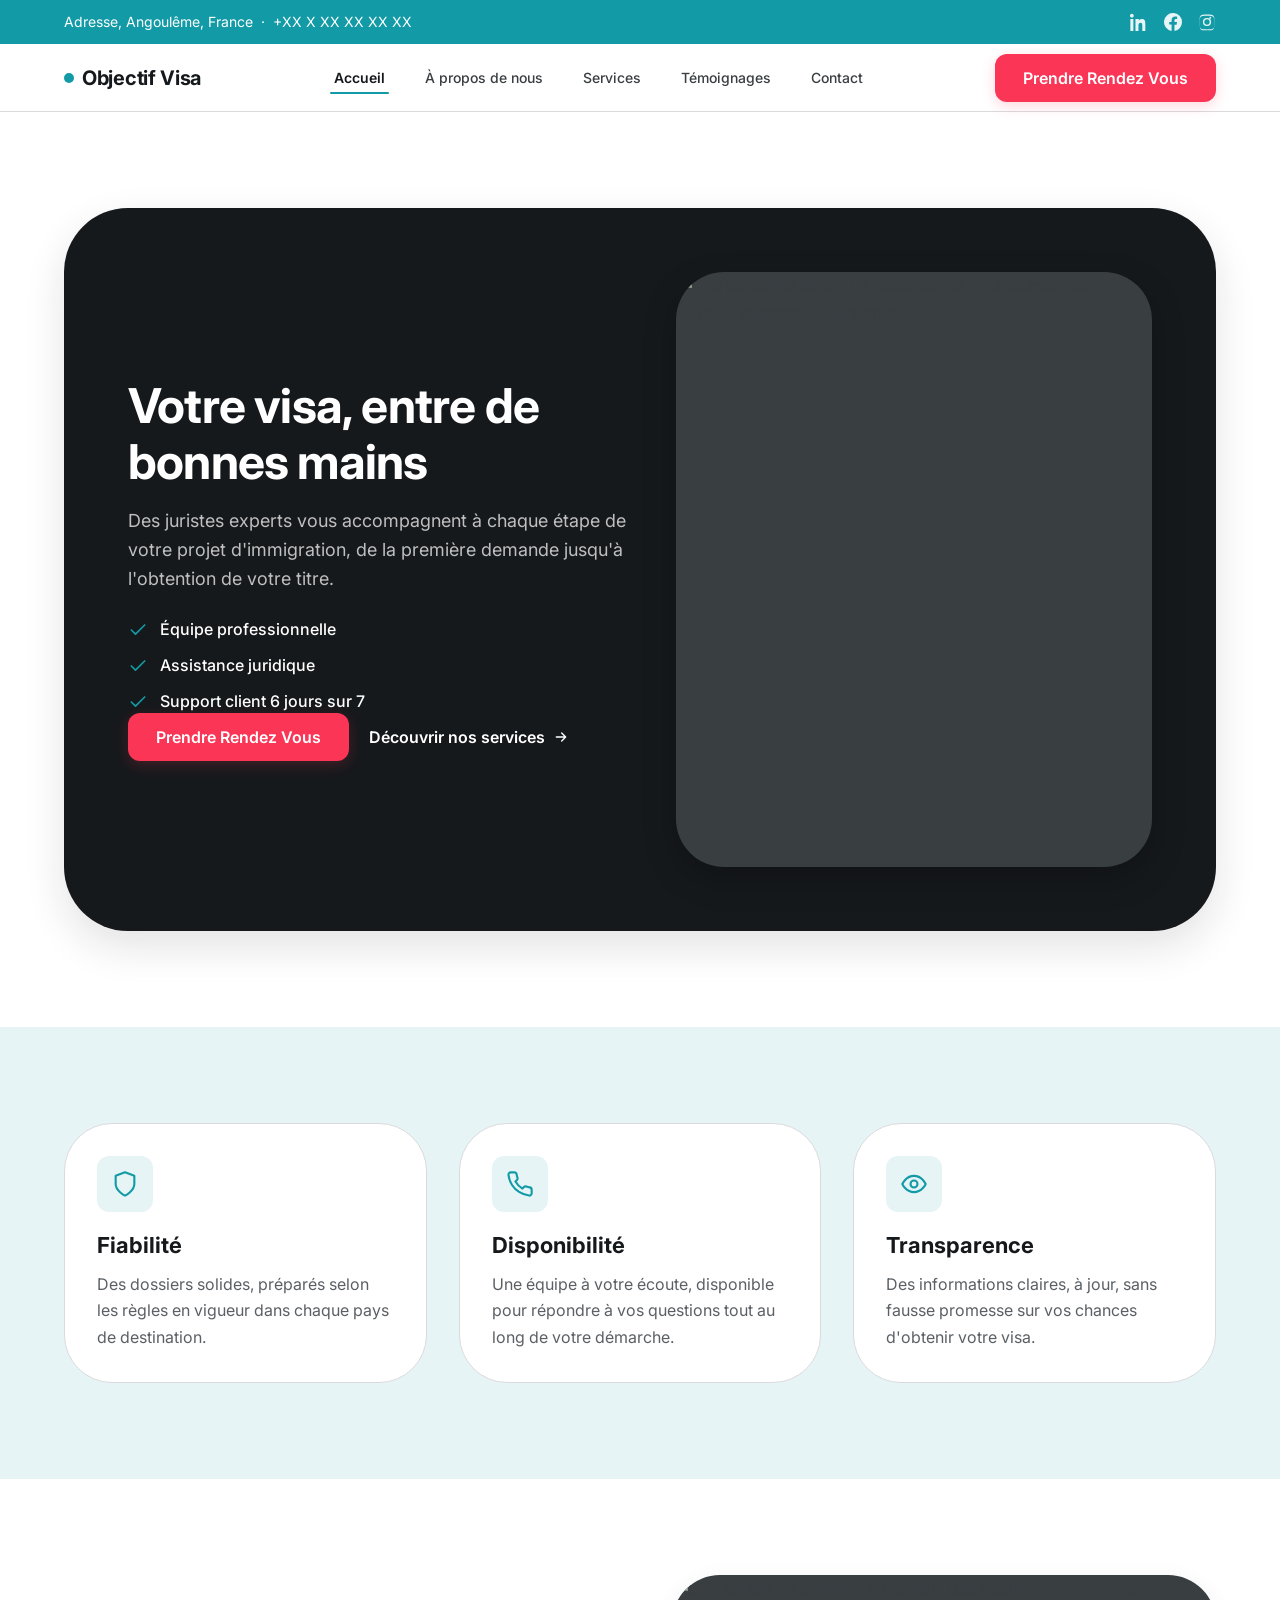
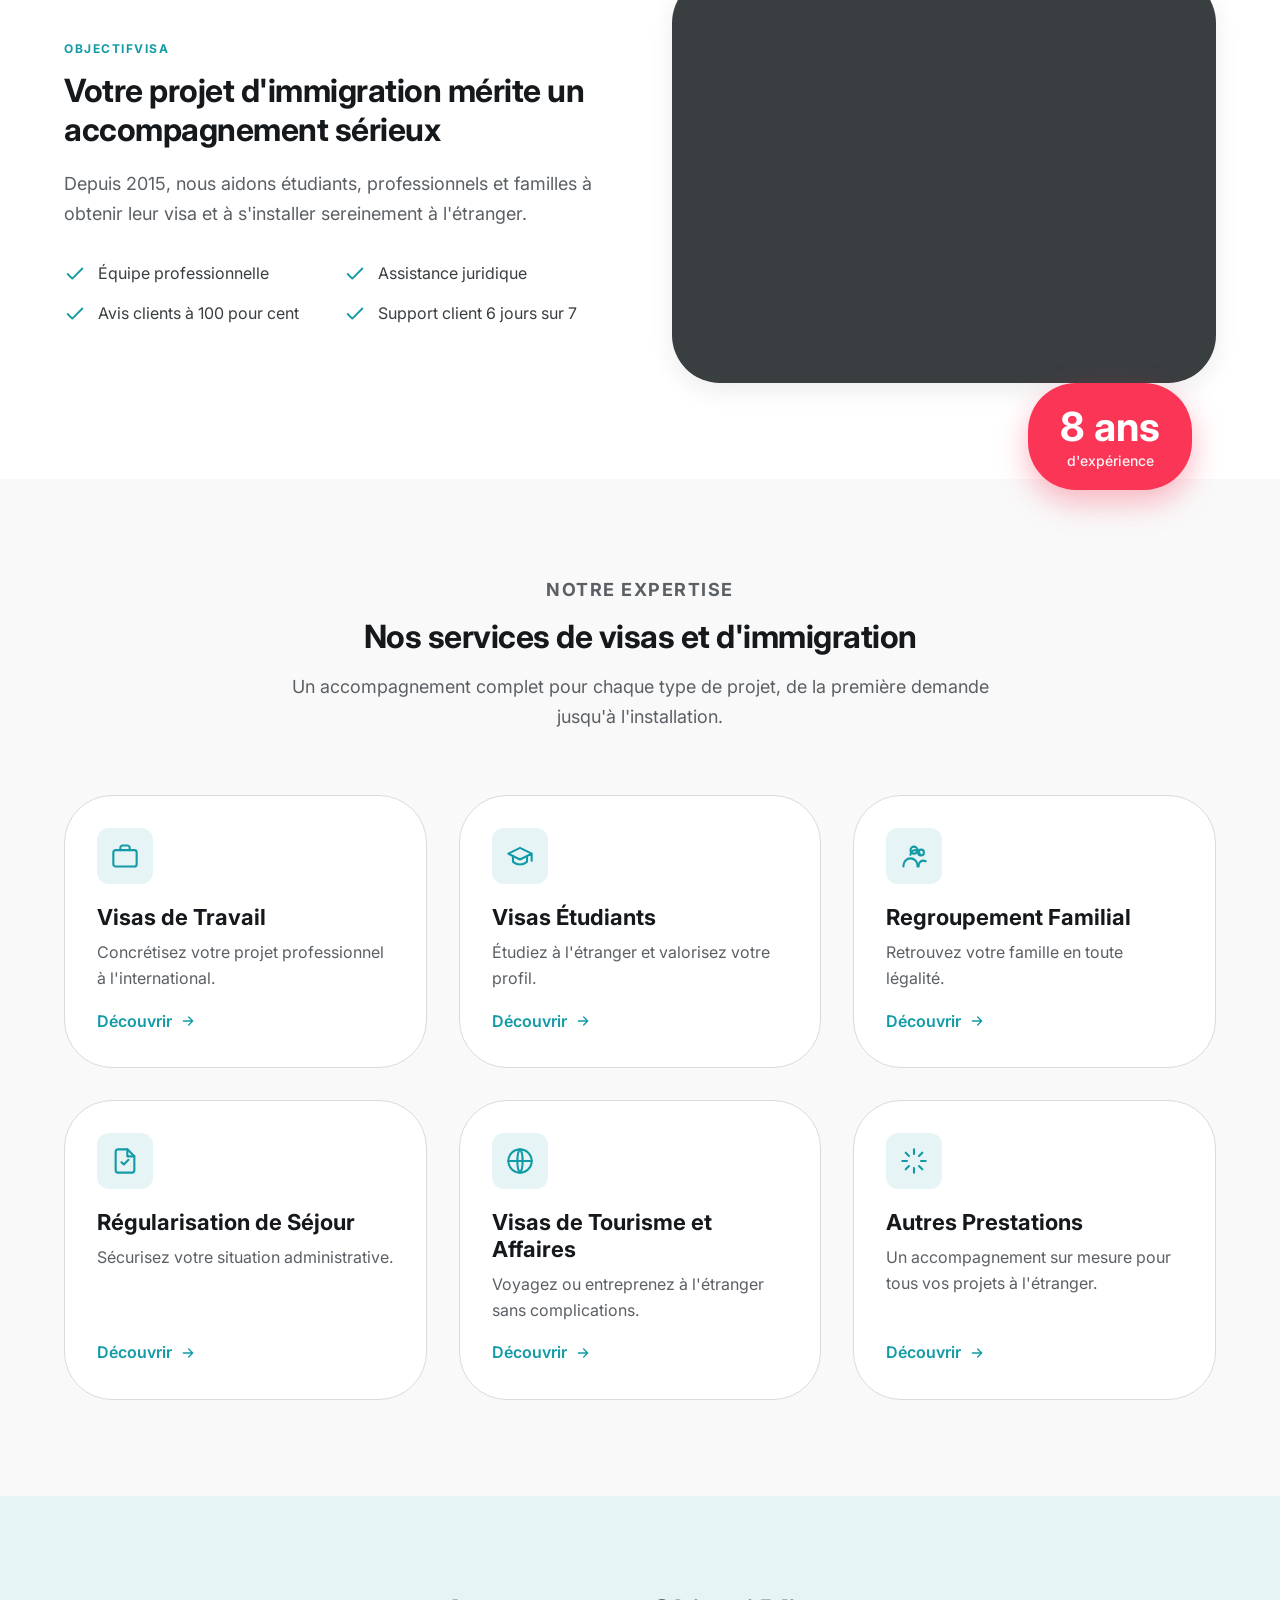
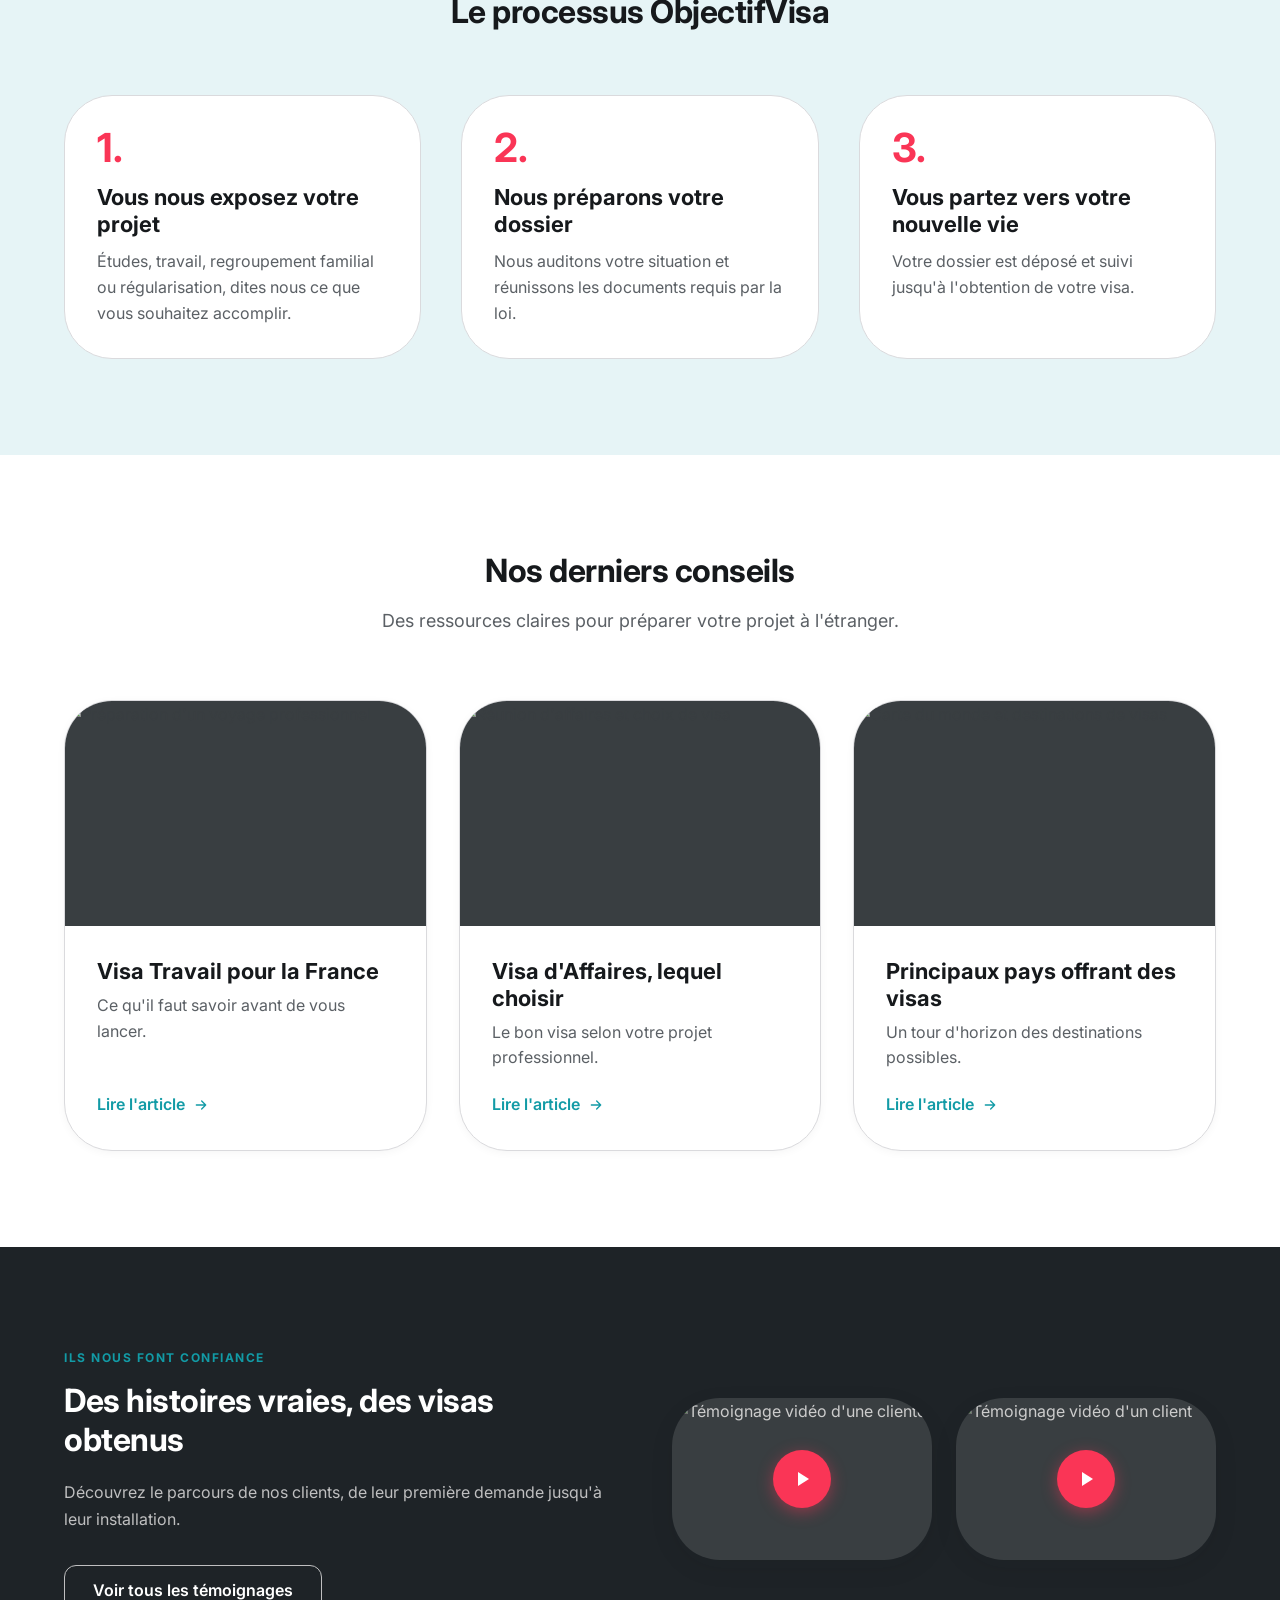
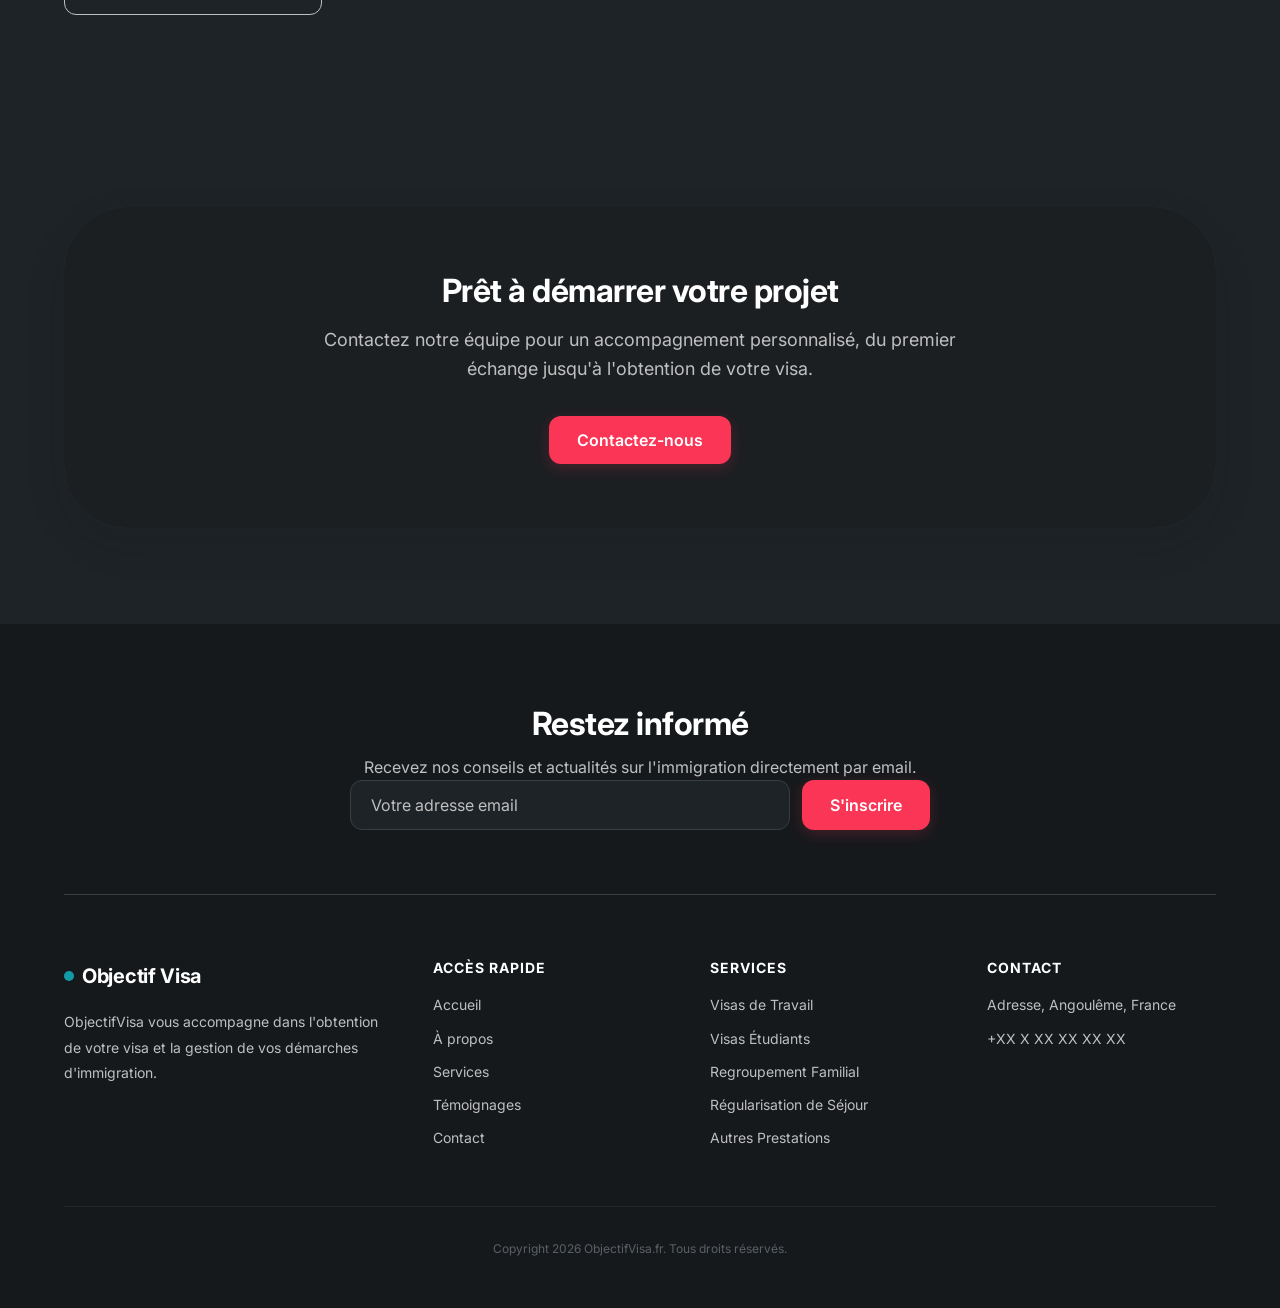
==== index.html @ 14c28fd8 "Design responsive, refonte styles CSS externes, menu burger et navigation mobile" ====
<!DOCTYPE html>
<html lang="fr">
<head>
<meta charset="UTF-8" />
<meta name="viewport" content="width=device-width, initial-scale=1.0" />
<title>Objectif Visa — Votre visa, entre de bonnes mains</title>
<link rel="preconnect" href="https://fonts.googleapis.com" />
<link rel="preconnect" href="https://fonts.gstatic.com" crossorigin />
<link href="https://fonts.googleapis.com/css2?family=Inter:wght@400;500;600;700&display=swap" rel="stylesheet" />
<link rel="stylesheet" href="styles.css" />
</head>
<body>

  <!-- ============ Section 1 — Bandeau du haut ============ -->
  <div class="topbar">
    <div class="container">
      <div class="contact">
        <span>Adresse, Angoulême, France</span>
        <span aria-hidden="true">·</span>
        <a href="tel:+33000000000">+XX X XX XX XX XX</a>
      </div>
      <div class="social">
        <a href="#" aria-label="LinkedIn"><svg width="18" height="18" viewBox="0 0 24 24"><path d="M4.98 3.5C4.98 4.88 3.87 6 2.5 6S0 4.88 0 3.5 1.12 1 2.5 1 4.98 2.12 4.98 3.5zM.5 8h4V24h-4V8zm7.5 0h3.8v2.2h.05c.53-1 1.83-2.2 3.77-2.2 4.03 0 4.78 2.65 4.78 6.1V24h-4v-7.1c0-1.7-.03-3.9-2.37-3.9-2.38 0-2.74 1.86-2.74 3.78V24h-4V8z"/></svg></a>
        <a href="#" aria-label="Facebook"><svg width="18" height="18" viewBox="0 0 24 24"><path d="M24 12a12 12 0 1 0-13.88 11.85v-8.38H7v-3.47h3.12V9.41c0-3.08 1.83-4.78 4.64-4.78 1.34 0 2.75.24 2.75.24v3.02h-1.55c-1.53 0-2 0.95-2 1.92v2.31h3.4l-.54 3.47h-2.86v8.38A12 12 0 0 0 24 12z"/></svg></a>
        <a href="#" aria-label="Instagram"><svg width="18" height="18" viewBox="0 0 24 24"><path d="M12 2.16c3.2 0 3.58.01 4.85.07 1.17.05 1.8.25 2.23.41.56.22.96.48 1.38.9.42.42.68.82.9 1.38.16.42.36 1.06.41 2.23.06 1.27.07 1.65.07 4.85s-.01 3.58-.07 4.85c-.05 1.17-.25 1.8-.41 2.23-.22.56-.48.96-.9 1.38-.42.42-.82.68-1.38.9-.42.16-1.06.36-2.23.41-1.27.06-1.65.07-4.85.07s-3.58-.01-4.85-.07c-1.17-.05-1.8-.25-2.23-.41a3.7 3.7 0 0 1-1.38-.9 3.7 3.7 0 0 1-.9-1.38c-.16-.42-.36-1.06-.41-2.23C2.17 15.58 2.16 15.2 2.16 12s.01-3.58.07-4.85c.05-1.17.25-1.8.41-2.23.22-.56.48-.96.9-1.38.42-.42.82-.68 1.38-.9.42-.16 1.06-.36 2.23-.41C8.42 2.17 8.8 2.16 12 2.16zm0 1.62c-3.15 0-3.5.01-4.74.07-1.14.05-1.76.24-2.17.4-.55.21-.94.47-1.35.88-.41.41-.67.8-.88 1.35-.16.41-.35 1.03-.4 2.17-.06 1.24-.07 1.6-.07 4.74s.01 3.5.07 4.74c.05 1.14.24 1.76.4 2.17.21.55.47.94.88 1.35.41.41.8.67 1.35.88.41.16 1.03.35 2.17.4 1.24.06 1.6.07 4.74.07s3.5-.01 4.74-.07c1.14-.05 1.76-.24 2.17-.4.55-.21.94-.47 1.35-.88.41-.41.67-.8.88-1.35.16-.41.35-1.03.4-2.17.06-1.24.07-1.6.07-4.74s-.01-3.5-.07-4.74c-.05-1.14-.24-1.76-.4-2.17a3.6 3.6 0 0 0-.88-1.35 3.6 3.6 0 0 0-1.35-.88c-.41-.16-1.03-.35-2.17-.4-1.24-.06-1.6-.07-4.74-.07zm0 2.76a5.46 5.46 0 1 0 0 10.92 5.46 5.46 0 0 0 0-10.92zm0 9a3.54 3.54 0 1 1 0-7.08 3.54 3.54 0 0 1 0 7.08zm5.68-9.22a1.28 1.28 0 1 1-2.56 0 1.28 1.28 0 0 1 2.56 0z"/></svg></a>
      </div>
    </div>
  </div>

  <!-- ============ Section 2 — Navigation ============ -->
  <nav class="nav" id="main-nav">
    <div class="container">
      <a href="index.html" class="logo"><span class="dot"></span>Objectif Visa</a>
      <ul class="nav-links">
        <li><a href="index.html" class="active">Accueil</a></li>
        <li><a href="a-propos.html">À propos de nous</a></li>
        <li><a href="services.html">Services</a></li>
        <li><a href="temoignages.html">Témoignages</a></li>
        <li><a href="contact.html">Contact</a></li>
      </ul>
      <div class="nav-actions">
        <a href="contact.html" class="btn btn-coral nav-cta">Prendre Rendez Vous</a>
        <button type="button" class="burger-btn" id="burger-btn" aria-label="Menu principal" aria-expanded="false" aria-controls="mobile-menu">
          <span class="burger-bar"></span>
          <span class="burger-bar"></span>
          <span class="burger-bar"></span>
        </button>
      </div>
    </div>

    <!-- Mobile Drawer / Menu Overlay -->
    <div class="mobile-menu" id="mobile-menu" aria-hidden="true">
      <div class="mobile-menu-inner">
        <ul class="mobile-nav-links">
          <li><a href="index.html" class="active">Accueil</a></li>
          <li><a href="a-propos.html">À propos de nous</a></li>
          <li><a href="services.html">Services</a></li>
          <li><a href="temoignages.html">Témoignages</a></li>
          <li><a href="contact.html">Contact</a></li>
        </ul>
        <div class="mobile-menu-cta">
          <a href="contact.html" class="btn btn-coral btn-block">Prendre Rendez Vous</a>
        </div>
        <div class="mobile-menu-info">
          <div class="mobile-info-item">
            <svg width="16" height="16" viewBox="0 0 24 24" fill="none" stroke="currentColor" stroke-width="2"><path d="M21 10c0 7-9 13-9 13s-9-6-9-13a9 9 0 0 1 18 0z"/><circle cx="12" cy="10" r="3"/></svg>
            <span>Adresse, Angoulême, France</span>
          </div>
          <div class="mobile-info-item">
            <svg width="16" height="16" viewBox="0 0 24 24" fill="none" stroke="currentColor" stroke-width="2"><path d="M22 16.92v3a2 2 0 0 1-2.18 2 19.79 19.79 0 0 1-8.63-3.07 19.5 19.5 0 0 1-6-6 19.79 19.79 0 0 1-3.07-8.67A2 2 0 0 1 4.11 2h3a2 2 0 0 1 2 1.72 12.84 12.84 0 0 0 .7 2.81 2 2 0 0 1-.45 2.11L8.09 9.91a16 16 0 0 0 6 6l1.27-1.27a2 2 0 0 1 2.11-.45 12.84 12.84 0 0 0 2.81.7A2 2 0 0 1 22 16.92z"/></svg>
            <a href="tel:+33000000000">+XX X XX XX XX XX</a>
          </div>
        </div>
      </div>
    </div>
    <div class="mobile-backdrop" id="mobile-backdrop"></div>
  </nav>

  <!-- ============ Section 3 — Hero ============ -->
  <section class="bg-white">
    <div class="container">
      <div class="hero-card">
        <div class="hero-text">
          <h1>Votre visa, entre de bonnes mains</h1>
          <p class="sub">Des juristes experts vous accompagnent à chaque étape de votre projet d'immigration, de la première demande jusqu'à l'obtention de votre titre.</p>
          <ul class="check-list">
            <li>
              <svg width="24" height="24" viewBox="0 0 24 24" fill="none" stroke="#129ba6" stroke-width="2" stroke-linecap="round" stroke-linejoin="round"><path d="M20 6 9 17l-5-5"/></svg>
              Équipe professionnelle
            </li>
            <li>
              <svg width="24" height="24" viewBox="0 0 24 24" fill="none" stroke="#129ba6" stroke-width="2" stroke-linecap="round" stroke-linejoin="round"><path d="M20 6 9 17l-5-5"/></svg>
              Assistance juridique
            </li>
            <li>
              <svg width="24" height="24" viewBox="0 0 24 24" fill="none" stroke="#129ba6" stroke-width="2" stroke-linecap="round" stroke-linejoin="round"><path d="M20 6 9 17l-5-5"/></svg>
              Support client 6 jours sur 7
            </li>
          </ul>
          <div class="hero-actions">
            <a href="contact.html" class="btn btn-coral">Prendre Rendez Vous</a>
            <a href="services.html" class="link-arrow on-dark">Découvrir nos services
              <svg width="16" height="16" viewBox="0 0 24 24" fill="none" stroke="currentColor" stroke-width="2" stroke-linecap="round" stroke-linejoin="round"><path d="M5 12h14M13 6l6 6-6 6"/></svg>
            </a>
          </div>
        </div>
        <div class="hero-media">
          <img src="https://images.unsplash.com/photo-1551836022-d5d88e9218df?auto=format&fit=crop&w=900&q=80" alt="Une personne tenant un passeport et un document de voyage, expression confiante" loading="lazy" />
        </div>
      </div>
    </div>
  </section>

  <!-- ============ Section 4 — Réassurance ============ -->
  <section class="bg-tide">
    <div class="container">
      <div class="pillars">
        <div class="card">
          <div class="icon">
            <svg width="28" height="28" viewBox="0 0 24 24" fill="none" stroke="#129ba6" stroke-width="1.8" stroke-linecap="round" stroke-linejoin="round"><path d="M12 22s8-4 8-10V5l-8-3-8 3v7c0 6 8 10 8 10z"/></svg>
          </div>
          <h3>Fiabilité</h3>
          <p>Des dossiers solides, préparés selon les règles en vigueur dans chaque pays de destination.</p>
        </div>
        <div class="card">
          <div class="icon">
            <svg width="28" height="28" viewBox="0 0 24 24" fill="none" stroke="#129ba6" stroke-width="1.8" stroke-linecap="round" stroke-linejoin="round"><path d="M22 16.92v3a2 2 0 0 1-2.18 2 19.79 19.79 0 0 1-8.63-3.07 19.5 19.5 0 0 1-6-6 19.79 19.79 0 0 1-3.07-8.67A2 2 0 0 1 4.11 2h3a2 2 0 0 1 2 1.72c.13.96.36 1.9.7 2.81a2 2 0 0 1-.45 2.11L8.09 9.91a16 16 0 0 0 6 6l1.27-1.27a2 2 0 0 1 2.11-.45c.91.34 1.85.57 2.81.7A2 2 0 0 1 22 16.92z"/></svg>
          </div>
          <h3>Disponibilité</h3>
          <p>Une équipe à votre écoute, disponible pour répondre à vos questions tout au long de votre démarche.</p>
        </div>
        <div class="card">
          <div class="icon">
            <svg width="28" height="28" viewBox="0 0 24 24" fill="none" stroke="#129ba6" stroke-width="1.8" stroke-linecap="round" stroke-linejoin="round"><path d="M2 12s3-7 10-7 10 7 10 7-3 7-10 7-10-7-10-7z"/><circle cx="12" cy="12" r="3"/></svg>
          </div>
          <h3>Transparence</h3>
          <p>Des informations claires, à jour, sans fausse promesse sur vos chances d'obtenir votre visa.</p>
        </div>
      </div>
    </div>
  </section>

  <!-- ============ Section 5 — À propos ============ -->
  <section class="bg-white">
    <div class="container">
      <div class="about-grid">
        <div class="about-text">
          <p class="eyebrow">ObjectifVisa</p>
          <h2>Votre projet d'immigration mérite un accompagnement sérieux</h2>
          <p class="lead">Depuis 2015, nous aidons étudiants, professionnels et familles à obtenir leur visa et à s'installer sereinement à l'étranger.</p>
          <ul class="check-list two-col">
            <li><svg width="22" height="22" viewBox="0 0 24 24" fill="none" stroke="#129ba6" stroke-width="2" stroke-linecap="round" stroke-linejoin="round"><path d="M20 6 9 17l-5-5"/></svg>Équipe professionnelle</li>
            <li><svg width="22" height="22" viewBox="0 0 24 24" fill="none" stroke="#129ba6" stroke-width="2" stroke-linecap="round" stroke-linejoin="round"><path d="M20 6 9 17l-5-5"/></svg>Assistance juridique</li>
            <li><svg width="22" height="22" viewBox="0 0 24 24" fill="none" stroke="#129ba6" stroke-width="2" stroke-linecap="round" stroke-linejoin="round"><path d="M20 6 9 17l-5-5"/></svg>Avis clients à 100 pour cent</li>
            <li><svg width="22" height="22" viewBox="0 0 24 24" fill="none" stroke="#129ba6" stroke-width="2" stroke-linecap="round" stroke-linejoin="round"><path d="M20 6 9 17l-5-5"/></svg>Support client 6 jours sur 7</li>
          </ul>
        </div>
        <div class="about-media">
          <img src="https://images.unsplash.com/photo-1521737604893-d14cc237f11d?auto=format&fit=crop&w=900&q=80" alt="Une équipe en entretien consultant des documents de voyage" loading="lazy" />
          <div class="about-badge">
            <span class="num">8 ans</span>
            <span class="label">d'expérience</span>
          </div>
        </div>
      </div>
    </div>
  </section>

  <!-- ============ Section 6 — Services ============ -->
  <section class="bg-fog">
    <div class="container">
      <div class="section-head">
        <p class="eyebrow">Notre expertise</p>
        <h2>Nos services de visas et d'immigration</h2>
        <p>Un accompagnement complet pour chaque type de projet, de la première demande jusqu'à l'installation.</p>
      </div>
      <div class="services-grid">
        <div class="card service-card">
          <div class="icon"><svg width="28" height="28" viewBox="0 0 24 24" fill="none" stroke="#129ba6" stroke-width="1.8" stroke-linecap="round" stroke-linejoin="round"><rect x="2" y="7" width="20" height="14" rx="2"/><path d="M16 7V5a2 2 0 0 0-2-2h-4a2 2 0 0 0-2 2v2"/></svg></div>
          <h3>Visas de Travail</h3>
          <p>Concrétisez votre projet professionnel à l'international.</p>
          <a href="visas-travail.html" class="link-arrow">Découvrir<svg width="16" height="16" viewBox="0 0 24 24" fill="none" stroke="currentColor" stroke-width="2" stroke-linecap="round" stroke-linejoin="round"><path d="M5 12h14M13 6l6 6-6 6"/></svg></a>
        </div>
        <div class="card service-card">
          <div class="icon"><svg width="28" height="28" viewBox="0 0 24 24" fill="none" stroke="#129ba6" stroke-width="1.8" stroke-linecap="round" stroke-linejoin="round"><path d="M22 10v6M2 10l10-5 10 5-10 5z"/><path d="M6 12v5c3 3 9 3 12 0v-5"/></svg></div>
          <h3>Visas Étudiants</h3>
          <p>Étudiez à l'étranger et valorisez votre profil.</p>
          <a href="visas-etudiants.html" class="link-arrow">Découvrir<svg width="16" height="16" viewBox="0 0 24 24" fill="none" stroke="currentColor" stroke-width="2" stroke-linecap="round" stroke-linejoin="round"><path d="M5 12h14M13 6l6 6-6 6"/></svg></a>
        </div>
        <div class="card service-card">
          <div class="icon"><svg width="28" height="28" viewBox="0 0 24 24" fill="none" stroke="#129ba6" stroke-width="1.8" stroke-linecap="round" stroke-linejoin="round"><path d="M17 11a4 4 0 0 0-8 0"/><circle cx="12" cy="7" r="3"/><path d="M3 21v-1a6 6 0 0 1 12 0v1"/><circle cx="18" cy="9" r="2.5"/><path d="M16 21v-1a4 4 0 0 1 6-3.5"/></svg></div>
          <h3>Regroupement Familial</h3>
          <p>Retrouvez votre famille en toute légalité.</p>
          <a href="regroupement-familial.html" class="link-arrow">Découvrir<svg width="16" height="16" viewBox="0 0 24 24" fill="none" stroke="currentColor" stroke-width="2" stroke-linecap="round" stroke-linejoin="round"><path d="M5 12h14M13 6l6 6-6 6"/></svg></a>
        </div>
        <div class="card service-card">
          <div class="icon"><svg width="28" height="28" viewBox="0 0 24 24" fill="none" stroke="#129ba6" stroke-width="1.8" stroke-linecap="round" stroke-linejoin="round"><path d="M14 2H6a2 2 0 0 0-2 2v16a2 2 0 0 0 2 2h12a2 2 0 0 0 2-2V8z"/><path d="M14 2v6h6M9 13l2 2 4-4"/></svg></div>
          <h3>Régularisation de Séjour</h3>
          <p>Sécurisez votre situation administrative.</p>
          <a href="regularisation-sejour.html" class="link-arrow">Découvrir<svg width="16" height="16" viewBox="0 0 24 24" fill="none" stroke="currentColor" stroke-width="2" stroke-linecap="round" stroke-linejoin="round"><path d="M5 12h14M13 6l6 6-6 6"/></svg></a>
        </div>
        <div class="card service-card">
          <div class="icon"><svg width="28" height="28" viewBox="0 0 24 24" fill="none" stroke="#129ba6" stroke-width="1.8" stroke-linecap="round" stroke-linejoin="round"><path d="M2 12a10 10 0 1 0 20 0 10 10 0 0 0-20 0z"/><path d="M2 12h20M12 2c3 3 3 17 0 20M12 2c-3 3-3 17 0 20"/></svg></div>
          <h3>Visas de Tourisme et Affaires</h3>
          <p>Voyagez ou entreprenez à l'étranger sans complications.</p>
          <a href="visas-travail.html" class="link-arrow">Découvrir<svg width="16" height="16" viewBox="0 0 24 24" fill="none" stroke="currentColor" stroke-width="2" stroke-linecap="round" stroke-linejoin="round"><path d="M5 12h14M13 6l6 6-6 6"/></svg></a>
        </div>
        <div class="card service-card">
          <div class="icon"><svg width="28" height="28" viewBox="0 0 24 24" fill="none" stroke="#129ba6" stroke-width="1.8" stroke-linecap="round" stroke-linejoin="round"><path d="M12 2v4M12 18v4M4.9 4.9l2.8 2.8M16.3 16.3l2.8 2.8M2 12h4M18 12h4M4.9 19.1l2.8-2.8M16.3 7.7l2.8-2.8"/></svg></div>
          <h3>Autres Prestations</h3>
          <p>Un accompagnement sur mesure pour tous vos projets à l'étranger.</p>
          <a href="autres-prestations.html" class="link-arrow">Découvrir<svg width="16" height="16" viewBox="0 0 24 24" fill="none" stroke="currentColor" stroke-width="2" stroke-linecap="round" stroke-linejoin="round"><path d="M5 12h14M13 6l6 6-6 6"/></svg></a>
        </div>
      </div>
    </div>
  </section>

  <!-- ============ Section 7 — Processus ============ -->
  <section class="bg-tide">
    <div class="container">
      <div class="section-head">
        <h2>Le processus ObjectifVisa</h2>
      </div>
      <div class="steps">
        <div class="step">
          <div class="num">1.</div>
          <h3>Vous nous exposez votre projet</h3>
          <p>Études, travail, regroupement familial ou régularisation, dites nous ce que vous souhaitez accomplir.</p>
        </div>
        <div class="step">
          <div class="num">2.</div>
          <h3>Nous préparons votre dossier</h3>
          <p>Nous auditons votre situation et réunissons les documents requis par la loi.</p>
        </div>
        <div class="step">
          <div class="num">3.</div>
          <h3>Vous partez vers votre nouvelle vie</h3>
          <p>Votre dossier est déposé et suivi jusqu'à l'obtention de votre visa.</p>
        </div>
      </div>
    </div>
  </section>

  <!-- ============ Section 8 — Blog ============ -->
  <section class="bg-white">
    <div class="container">
      <div class="section-head">
        <h2>Nos derniers conseils</h2>
        <p>Des ressources claires pour préparer votre projet à l'étranger.</p>
      </div>
      <div class="blog-grid">
        <div class="blog-card">
          <img src="https://images.unsplash.com/photo-1436491865332-7a61a109cc05?auto=format&fit=crop&w=600&q=80" alt="Préparation d'un voyage professionnel" loading="lazy" />
          <div class="blog-body">
            <h3>Visa Travail pour la France</h3>
            <p>Ce qu'il faut savoir avant de vous lancer.</p>
            <a href="#" class="link-arrow">Lire l'article<svg width="16" height="16" viewBox="0 0 24 24" fill="none" stroke="currentColor" stroke-width="2" stroke-linecap="round" stroke-linejoin="round"><path d="M5 12h14M13 6l6 6-6 6"/></svg></a>
          </div>
        </div>
        <div class="blog-card">
          <img src="https://images.unsplash.com/photo-1601584115197-04ecc0da31d7?auto=format&fit=crop&w=600&q=80" alt="Réunion d'affaires et choix de visa" loading="lazy" />
          <div class="blog-body">
            <h3>Visa d'Affaires, lequel choisir</h3>
            <p>Le bon visa selon votre projet professionnel.</p>
            <a href="#" class="link-arrow">Lire l'article<svg width="16" height="16" viewBox="0 0 24 24" fill="none" stroke="currentColor" stroke-width="2" stroke-linecap="round" stroke-linejoin="round"><path d="M5 12h14M13 6l6 6-6 6"/></svg></a>
          </div>
        </div>
        <div class="blog-card">
          <img src="https://images.unsplash.com/photo-1488646953014-85cb44e25828?auto=format&fit=crop&w=600&q=80" alt="Carte du monde et destinations de visas" loading="lazy" />
          <div class="blog-body">
            <h3>Principaux pays offrant des visas</h3>
            <p>Un tour d'horizon des destinations possibles.</p>
            <a href="#" class="link-arrow">Lire l'article<svg width="16" height="16" viewBox="0 0 24 24" fill="none" stroke="currentColor" stroke-width="2" stroke-linecap="round" stroke-linejoin="round"><path d="M5 12h14M13 6l6 6-6 6"/></svg></a>
          </div>
        </div>
      </div>
    </div>
  </section>

  <!-- ============ Section 9 — Témoignages ============ -->
  <section class="bg-abyss">
    <div class="container">
      <div class="testi-grid">
        <div class="testi-text">
          <p class="eyebrow">Ils nous font confiance</p>
          <h2>Des histoires vraies, des visas obtenus</h2>
          <p class="lead">Découvrez le parcours de nos clients, de leur première demande jusqu'à leur installation.</p>
          <a href="#" class="btn btn-dark-outline">Voir tous les témoignages</a>
        </div>
        <div class="testi-videos">
          <div class="video-thumb">
            <img src="https://images.unsplash.com/photo-1573497019940-1c28c88b4f3e?auto=format&fit=crop&w=500&q=80" alt="Témoignage vidéo d'une cliente" loading="lazy" />
            <span class="play-btn"><svg width="24" height="24" viewBox="0 0 24 24" fill="#fff"><path d="M8 5v14l11-7z"/></svg></span>
          </div>
          <div class="video-thumb">
            <img src="https://images.unsplash.com/photo-1560250097-0b93528c311a?auto=format&fit=crop&w=500&q=80" alt="Témoignage vidéo d'un client" loading="lazy" />
            <span class="play-btn"><svg width="24" height="24" viewBox="0 0 24 24" fill="#fff"><path d="M8 5v14l11-7z"/></svg></span>
          </div>
        </div>
      </div>
    </div>
  </section>

  <!-- ============ Section 10 — CTA final ============ -->
  <section class="bg-abyss">
    <div class="container">
      <div class="cta-final">
        <div class="bg-img" style="background-image:url('https://images.unsplash.com/photo-1488646953014-85cb44e25828?auto=format&fit=crop&w=1200&q=80')"></div>
        <div class="overlay"></div>
        <div class="inner">
          <h2>Prêt à démarrer votre projet</h2>
          <p>Contactez notre équipe pour un accompagnement personnalisé, du premier échange jusqu'à l'obtention de votre visa.</p>
          <a href="contact.html" class="btn btn-coral">Contactez-nous</a>
        </div>
      </div>
    </div>
  </section>

  <!-- ============ Section 11 — Newsletter + Footer ============ -->
  <div class="dark-block">
    <div class="container">
      <div class="newsletter">
        <h2>Restez informé</h2>
        <p>Recevez nos conseils et actualités sur l'immigration directement par email.</p>
        <form class="news-form" onsubmit="return false;">
          <input type="email" placeholder="Votre adresse email" aria-label="Votre adresse email" />
          <button type="submit" class="btn btn-coral">S'inscrire</button>
        </form>
      </div>
      <div class="footer">
        <div class="footer-grid">
          <div>
            <a href="index.html" class="logo"><span class="dot"></span>Objectif Visa</a>
            <p>ObjectifVisa vous accompagne dans l'obtention de votre visa et la gestion de vos démarches d'immigration.</p>
          </div>
          <div>
            <h4>Accès rapide</h4>
            <ul>
              <li><a href="index.html">Accueil</a></li>
              <li><a href="a-propos.html">À propos</a></li>
              <li><a href="services.html">Services</a></li>
              <li><a href="temoignages.html">Témoignages</a></li>
              <li><a href="contact.html">Contact</a></li>
            </ul>
          </div>
          <div>
            <h4>Services</h4>
            <ul>
              <li><a href="visas-travail.html">Visas de Travail</a></li>
              <li><a href="visas-etudiants.html">Visas Étudiants</a></li>
              <li><a href="regroupement-familial.html">Regroupement Familial</a></li>
              <li><a href="regularisation-sejour.html">Régularisation de Séjour</a></li>
              <li><a href="autres-prestations.html">Autres Prestations</a></li>
            </ul>
          </div>
          <div>
            <h4>Contact</h4>
            <ul>
            <li>Adresse, Angoulême, France</li>
            <li>+XX X XX XX XX XX</li>
            </ul>
          </div>
        </div>
        <div class="footer-bottom">Copyright 2026 ObjectifVisa.fr. Tous droits réservés.</div>
      </div>
    </div>
  </div>

  <script src="main.js"></script>
</body>
</html>
---- styles.css ----
/* ==========================================================================
   Objectif Visa — Master Stylesheet
   Responsive Design, Micro-details & Token-driven Typography & Spacing
   ========================================================================== */

:root {
  /* Colors — 3-color accent system: Blue (brand), Coral (action), Gold (promo) */
  --color-brand-blue: #129ba6;
  --color-brand-blue-dark: #0f8189;
  --color-coral-pulse: #fa3556;
  --color-promo-gold: #ffc200;

  /* Neutrals */
  --color-charcoal-ink: #16191c;
  --color-pure-white: #ffffff;
  --color-fog-white: #f9f9f9;
  --color-tide-tint: #e6f4f6;
  --color-ash-gray: #dadadd;
  --color-mist-gray: #bfbfc0;
  --color-slate: #5b6065;
  --color-graphite: #393e41;
  --color-carbon: #000000;
  --color-deep-abyss: #1e2327;

  /* Typography */
  --font-inter: 'Inter', ui-sans-serif, system-ui, -apple-system, BlinkMacSystemFont, "Segoe UI", Roboto, sans-serif;
  --text-caption: 12px;
  --text-body-sm: 14px;
  --text-body: 16px;
  --text-subheading: 18px;
  --text-heading-sm: 22px;
  --text-heading: 32px;
  --text-heading-lg: 40px;
  --text-display: clamp(2rem, 4vw + 1rem, 3.75rem); /* Responsive display 32px -> 60px */

  /* Spacing */
  --spacing-4: 4px;
  --spacing-8: 8px;
  --spacing-12: 12px;
  --spacing-16: 16px;
  --spacing-20: 20px;
  --spacing-24: 24px;
  --spacing-32: 32px;
  --spacing-40: 40px;
  --spacing-48: 48px;
  --spacing-64: 64px;
  --spacing-80: 80px;
  --spacing-96: 96px;

  /* Responsive Radii */
  --radius-buttons: 12px;
  --radius-cards: 48px;
  --radius-hero: 64px;
  --radius-pills: 96px;
  --radius-sm: 8px;

  /* Layout */
  --page-max-width: 1200px;
  --section-pad-v: var(--spacing-96);
  --container-pad-h: var(--spacing-24);
  --card-pad: var(--spacing-32);
  --hero-pad-v: var(--spacing-64);
  --hero-pad-h: var(--spacing-64);

  /* Shadows */
  --shadow-sm: 0 2px 8px rgba(22, 25, 28, 0.04);
  --shadow-md: 0 8px 24px rgba(22, 25, 28, 0.08);
  --shadow-lg: 0 16px 40px rgba(22, 25, 28, 0.12);
  --shadow-coral: 0 8px 20px rgba(250, 53, 86, 0.28);
}

/* Base Reset & Box Sizing */
*, *::before, *::after {
  box-sizing: border-box;
  margin: 0;
  padding: 0;
}

html {
  scroll-behavior: smooth;
  -webkit-text-size-adjust: 100%;
  text-size-adjust: 100%;
}

body {
  font-family: var(--font-inter);
  font-size: var(--text-body);
  line-height: 1.7;
  color: var(--color-graphite);
  background: var(--color-pure-white);
  -webkit-font-smoothing: antialiased;
  -moz-osx-font-smoothing: grayscale;
  overflow-x: hidden;
  width: 100%;
}

img {
  max-width: 100%;
  height: auto;
  display: block;
}

a {
  color: inherit;
  text-decoration: none;
}

button {
  font-family: inherit;
  background: none;
  border: none;
  cursor: pointer;
}

input, textarea, select {
  font-family: inherit;
  font-size: 16px; /* Prevents auto-zoom in iOS Safari */
}

/* Accessibility Focus */
:focus-visible {
  outline: 2px solid var(--color-brand-blue);
  outline-offset: 3px;
}

/* Container */
.container {
  max-width: var(--page-max-width);
  margin-left: auto;
  margin-right: auto;
  padding-left: var(--container-pad-h);
  padding-right: var(--container-pad-h);
  width: 100%;
}

/* Section Rhythm & Backgrounds */
section {
  padding-top: var(--section-pad-v);
  padding-bottom: var(--section-pad-v);
  position: relative;
  width: 100%;
}

.bg-white { background-color: var(--color-pure-white); }
.bg-fog { background-color: var(--color-fog-white); }
.bg-tide { background-color: var(--color-tide-tint); }
.bg-charcoal { background-color: var(--color-charcoal-ink); color: var(--color-pure-white); }
.bg-abyss { background-color: var(--color-deep-abyss); color: var(--color-pure-white); }

/* Typography Helpers */
.eyebrow {
  color: var(--color-brand-blue);
  text-transform: uppercase;
  letter-spacing: 1.5px;
  font-size: var(--text-caption);
  font-weight: 700;
  margin-bottom: var(--spacing-12);
  display: inline-block;
}

h1, h2, h3, h4 {
  font-family: var(--font-inter);
  font-weight: 700;
  line-height: 1.22;
  color: var(--color-charcoal-ink);
  overflow-wrap: break-word;
  word-break: normal;
  hyphens: auto;
}

h1 {
  font-size: var(--text-display);
  letter-spacing: -1.2px;
}

h2 {
  font-size: var(--text-heading);
  letter-spacing: -0.5px;
}

h3 {
  font-size: var(--text-heading-sm);
}

.section-head {
  text-align: center;
  max-width: 720px;
  margin: 0 auto var(--spacing-64);
}

.section-head h2 {
  margin-bottom: var(--spacing-16);
}

.section-head p {
  color: var(--color-slate);
  font-size: var(--text-subheading);
  line-height: 1.65;
}

.bg-charcoal .section-head h2,
.bg-abyss .section-head h2 {
  color: var(--color-pure-white);
}

.bg-charcoal .section-head p,
.bg-abyss .section-head p {
  color: var(--color-mist-gray);
}

/* Buttons */
.btn {
  display: inline-flex;
  align-items: center;
  justify-content: center;
  gap: var(--spacing-8);
  font-family: var(--font-inter);
  font-size: var(--text-body);
  font-weight: 600;
  border-radius: var(--radius-buttons);
  padding: 14px 28px;
  min-height: 48px;
  border: none;
  cursor: pointer;
  text-decoration: none;
  line-height: 1.25;
  white-space: nowrap;
  transition: all 0.2s cubic-bezier(0.16, 1, 0.3, 1);
  box-sizing: border-box;
}

.btn-coral {
  background-color: var(--color-coral-pulse);
  color: var(--color-pure-white) !important;
  box-shadow: 0 4px 14px rgba(250, 53, 86, 0.2);
}

.btn-coral:hover {
  background-color: #e62e4d;
  transform: translateY(-2px);
  box-shadow: var(--shadow-coral);
}

.btn-coral:active {
  transform: translateY(0) scale(0.98);
}

.btn-dark {
  background-color: var(--color-charcoal-ink);
  color: var(--color-pure-white) !important;
}

.btn-dark:hover {
  background-color: var(--color-deep-abyss);
  transform: translateY(-2px);
}

.btn-dark-outline {
  background: transparent;
  color: var(--color-pure-white) !important;
  border: 1.5px solid var(--color-mist-gray);
}

.btn-dark-outline:hover {
  border-color: var(--color-pure-white);
  background: rgba(255, 255, 255, 0.08);
  transform: translateY(-2px);
}

.btn-block {
  width: 100%;
}

.link-arrow {
  display: inline-flex;
  align-items: center;
  gap: var(--spacing-8);
  font-weight: 600;
  text-decoration: none;
  color: var(--color-brand-blue);
  font-size: var(--text-body);
  transition: color 0.2s ease;
}

.link-arrow svg {
  transition: transform 0.2s ease;
  flex-shrink: 0;
}

.link-arrow:hover {
  color: var(--color-brand-blue-dark);
}

.link-arrow:hover svg {
  transform: translateX(5px);
}

.link-arrow.on-dark {
  color: var(--color-pure-white);
}

.link-arrow.on-dark:hover {
  color: var(--color-tide-tint);
}

/* Check lists */
.check-list {
  list-style: none;
  display: grid;
  gap: var(--spacing-16);
}

.check-list.two-col {
  grid-template-columns: 1fr 1fr;
}

.check-list li {
  display: flex;
  align-items: flex-start;
  gap: var(--spacing-12);
  line-height: 1.5;
}

.check-list li svg {
  flex-shrink: 0;
  margin-top: 2px;
  stroke: var(--color-brand-blue);
}

/* ==========================================================================
    Section 1 — Topbar
    ========================================================================== */
.topbar {
  background: var(--color-brand-blue);
  color: var(--color-pure-white);
  font-size: var(--text-body-sm);
  position: relative;
  z-index: 60;
}

.topbar .container {
  display: flex;
  align-items: center;
  justify-content: space-between;
  min-height: 44px;
  gap: var(--spacing-16);
  padding-top: 6px;
  padding-bottom: 6px;
}

.topbar .contact {
  display: flex;
  align-items: center;
  gap: var(--spacing-8);
  flex-wrap: wrap;
}

.topbar .contact a {
  color: inherit;
  text-decoration: none;
}

.topbar .contact a:hover {
  text-decoration: underline;
}

.topbar .social {
  display: flex;
  align-items: center;
  gap: var(--spacing-16);
  flex-shrink: 0;
}

.topbar .social a {
  color: var(--color-pure-white);
  display: inline-flex;
  opacity: 0.9;
  transition: opacity 0.2s ease, transform 0.2s ease;
}

.topbar .social a:hover {
  opacity: 1;
  transform: translateY(-1px);
}

.topbar svg {
  fill: currentColor;
}

/* ==========================================================================
    Section 2 — Navigation & Burger Menu
    ========================================================================== */
.nav {
  position: sticky;
  top: 0;
  z-index: 50;
  background: rgba(255, 255, 255, 0.97);
  backdrop-filter: blur(12px);
  -webkit-backdrop-filter: blur(12px);
  height: 68px;
  border-bottom: 1px solid var(--color-ash-gray);
  transition: background-color 0.2s ease;
}

.nav .container {
  display: flex;
  align-items: center;
  justify-content: space-between;
  height: 100%;
}

.logo {
  display: flex;
  align-items: center;
  gap: var(--spacing-8);
  font-weight: 700;
  font-size: 20px;
  color: var(--color-charcoal-ink);
  text-decoration: none;
  letter-spacing: -0.3px;
  flex-shrink: 0;
}

.logo .dot {
  width: 10px;
  height: 10px;
  border-radius: 50%;
  background: var(--color-brand-blue);
  display: inline-block;
}

.nav-links {
  display: flex;
  align-items: center;
  gap: clamp(18px, 2.5vw, 36px);
  list-style: none;
}

.nav-links a {
  text-decoration: none;
  color: var(--color-graphite);
  font-size: var(--text-body-sm);
  font-weight: 500;
  padding: var(--spacing-8) var(--spacing-4);
  position: relative;
  transition: color 0.2s ease;
}

.nav-links a::after {
  content: '';
  position: absolute;
  bottom: 0;
  left: 0;
  width: 0;
  height: 2px;
  background: var(--color-brand-blue);
  transition: width 0.25s ease;
  border-radius: 2px;
}

.nav-links a:hover {
  color: var(--color-brand-blue);
}

.nav-links a:hover::after {
  width: 100%;
}

.nav-links a.active {
  color: var(--color-charcoal-ink);
  font-weight: 600;
}

.nav-links a.active::after {
  width: 100%;
}

.nav-actions {
  display: flex;
  align-items: center;
  gap: var(--spacing-20);
}

/* Burger Button */
.burger-btn {
  display: none;
  width: 44px;
  height: 44px;
  padding: 10px 8px;
  flex-direction: column;
  justify-content: space-around;
  align-items: center;
  background: var(--color-fog-white);
  border: 1px solid var(--color-ash-gray);
  border-radius: var(--radius-buttons);
  cursor: pointer;
  z-index: 55;
  transition: background-color 0.2s ease, border-color 0.2s ease;
}

.burger-btn:hover {
  background: var(--color-tide-tint);
  border-color: var(--color-brand-blue);
}

.burger-bar,
.burger-line {
  display: block;
  width: 22px;
  height: 2px;
  background-color: var(--color-charcoal-ink);
  border-radius: 2px;
  transition: transform 0.3s cubic-bezier(0.16, 1, 0.3, 1), opacity 0.2s ease;
  transform-origin: center;
}

.burger-btn.is-active .burger-bar:nth-child(1),
.burger-btn.is-active .burger-line:nth-child(1) {
  transform: translateY(7px) rotate(45deg);
}

.burger-btn.is-active .burger-bar:nth-child(2),
.burger-btn.is-active .burger-line:nth-child(2) {
  opacity: 0;
  transform: scaleX(0);
}

.burger-btn.is-active .burger-bar:nth-child(3),
.burger-btn.is-active .burger-line:nth-child(3) {
  transform: translateY(-7px) rotate(-45deg);
}

/* Mobile Drawer */
.mobile-menu {
  position: absolute;
  top: 100%;
  left: 0;
  width: 100%;
  background: var(--color-pure-white);
  border-bottom: 1px solid var(--color-ash-gray);
  box-shadow: var(--shadow-lg);
  max-height: 0;
  overflow: hidden;
  opacity: 0;
  pointer-events: none;
  transition: max-height 0.35s cubic-bezier(0.16, 1, 0.3, 1), opacity 0.25s ease;
  z-index: 49;
}

.mobile-menu.is-active {
  max-height: 90vh;
  overflow-y: auto;
  opacity: 1;
  pointer-events: auto;
}

.mobile-menu-inner {
  padding: var(--spacing-24) var(--spacing-24) var(--spacing-32);
}

.mobile-nav-links {
  list-style: none;
  display: flex;
  flex-direction: column;
  gap: var(--spacing-4);
  margin-bottom: var(--spacing-24);
}

.mobile-nav-links a {
  display: block;
  font-size: 17px;
  font-weight: 600;
  color: var(--color-charcoal-ink);
  padding: 12px 16px;
  border-radius: var(--radius-buttons);
  transition: all 0.2s ease;
}

.mobile-nav-links a:hover,
.mobile-nav-links a.active {
  background: var(--color-tide-tint);
  color: var(--color-brand-blue);
  padding-left: 20px;
}

.mobile-menu-cta {
  margin-bottom: var(--spacing-24);
}

.mobile-menu-info {
  border-top: 1px solid var(--color-ash-gray);
  padding-top: var(--spacing-20);
  display: flex;
  flex-direction: column;
  gap: var(--spacing-12);
  font-size: var(--text-body-sm);
  color: var(--color-slate);
}

.mobile-info-item {
  display: flex;
  align-items: center;
  gap: var(--spacing-12);
}

.mobile-info-item a {
  color: var(--color-brand-blue);
  font-weight: 500;
}

.mobile-backdrop {
  position: fixed;
  inset: 0;
  top: 68px;
  background: rgba(22, 25, 28, 0.4);
  backdrop-filter: blur(4px);
  -webkit-backdrop-filter: blur(4px);
  opacity: 0;
  pointer-events: none;
  transition: opacity 0.3s ease;
  z-index: 48;
}

.mobile-backdrop.is-active {
  opacity: 1;
  pointer-events: auto;
}

/* ==========================================================================
   Section 3 — Hero Card
   ========================================================================== */
.hero-card {
  background: var(--color-charcoal-ink);
  border-radius: var(--radius-hero);
  padding: var(--hero-pad-v) var(--hero-pad-h);
  display: grid;
  grid-template-columns: 1.05fr 1fr;
  gap: var(--spacing-48);
  align-items: center;
  position: relative;
  overflow: hidden;
  box-shadow: var(--shadow-lg);
}

.hero-card.centered {
  display: block;
  text-align: center;
  padding: var(--spacing-96) var(--hero-pad-h);
}

.hero-card h1,
.hero-card h2 {
  color: var(--color-pure-white);
  font-size: clamp(26px, 4vw, 48px);
  line-height: 1.18;
  letter-spacing: -0.8px;
  margin-bottom: var(--spacing-16);
}

.hero-card .sub,
.hero-card p {
  color: var(--color-mist-gray);
  font-size: clamp(15px, 1.6vw, 18px);
  line-height: 1.6;
  margin-bottom: var(--spacing-24);
}

.hero-card.centered p {
  max-width: 620px;
  margin-left: auto;
  margin-right: auto;
  margin-bottom: 0;
}

.hero-card .check-list {
  margin-bottom: var(--spacing-28);
  color: var(--color-pure-white);
  gap: var(--spacing-12);
}

.hero-card .check-list li {
  font-size: clamp(14px, 1.4vw, 16px);
  font-weight: 500;
  color: var(--color-pure-white);
  display: flex;
  align-items: center;
  gap: var(--spacing-12);
}

.hero-card .check-list svg {
  flex-shrink: 0;
  width: 20px;
  height: 20px;
}

.hero-actions {
  display: flex;
  align-items: center;
  gap: var(--spacing-20);
  flex-wrap: wrap;
}

.hero-media {
  width: 100%;
  height: 100%;
}

.hero-media img {
  width: 100%;
  height: 100%;
  object-fit: cover;
  border-radius: var(--radius-cards);
  aspect-ratio: 4 / 5;
  display: block;
  background: var(--color-graphite);
  box-shadow: 0 12px 32px rgba(0, 0, 0, 0.25);
}

/* ==========================================================================
   Cards & Feature Blocks
   ========================================================================== */
.card {
  background: var(--color-pure-white);
  border-radius: var(--radius-cards);
  padding: var(--card-pad);
  border: 1px solid var(--color-ash-gray);
  transition: transform 0.25s ease, box-shadow 0.25s ease, border-color 0.25s ease;
  height: 100%;
  display: flex;
  flex-direction: column;
}

.card:hover {
  transform: translateY(-4px);
  box-shadow: var(--shadow-md);
  border-color: rgba(18, 155, 166, 0.35);
}

.card .icon {
  width: 56px;
  height: 56px;
  border-radius: var(--radius-buttons);
  background: var(--color-tide-tint);
  display: flex;
  align-items: center;
  justify-content: center;
  margin-bottom: var(--spacing-20);
  color: var(--color-brand-blue);
  flex-shrink: 0;
}

.card h3 {
  margin-bottom: var(--spacing-12);
  color: var(--color-charcoal-ink);
}

.card p {
  color: var(--color-slate);
  font-size: var(--text-body);
  line-height: 1.65;
}

.pillars {
  display: grid;
  grid-template-columns: repeat(3, 1fr);
  gap: var(--spacing-32);
}

/* ==========================================================================
   About Section & Badge
   ========================================================================== */
.about-grid {
  display: grid;
  grid-template-columns: 1fr 1fr;
  gap: var(--spacing-64);
  align-items: center;
}

.about-grid h2 {
  margin-bottom: var(--spacing-20);
}

.about-grid p.lead {
  color: var(--color-slate);
  font-size: var(--text-subheading);
  line-height: 1.65;
  margin-bottom: var(--spacing-32);
}

.about-media {
  position: relative;
  width: 100%;
}

.about-media img {
  width: 100%;
  border-radius: var(--radius-cards);
  aspect-ratio: 4 / 3;
  object-fit: cover;
  display: block;
  background: var(--color-graphite);
  box-shadow: var(--shadow-md);
}

.about-badge {
  position: absolute;
  right: var(--spacing-24);
  bottom: calc(-1 * var(--spacing-28));
  background: var(--color-coral-pulse);
  color: var(--color-pure-white);
  border-radius: var(--radius-cards);
  padding: 20px 32px;
  text-align: center;
  line-height: 1.2;
  box-shadow: 0 12px 30px rgba(250, 53, 86, 0.35);
  z-index: 2;
}

.about-badge .num {
  font-size: var(--text-heading-lg);
  font-weight: 700;
  display: block;
}

.about-badge .label {
  font-size: var(--text-body-sm);
  font-weight: 500;
  opacity: 0.95;
}

/* Founders & Regional */
.founders-grid,
.regional-grid {
  display: grid;
  grid-template-columns: 1fr 1fr;
  gap: var(--spacing-32);
}

.founder-card,
.regional-card {
  background: var(--color-pure-white);
  border-radius: var(--radius-cards);
  padding: var(--card-pad);
  text-align: center;
  border: 1px solid var(--color-ash-gray);
  box-shadow: var(--shadow-sm);
  transition: transform 0.25s ease, box-shadow 0.25s ease;
}

.founder-card:hover,
.regional-card:hover {
  transform: translateY(-4px);
  box-shadow: var(--shadow-md);
}

.founder-card img,
.regional-card img {
  width: 120px;
  height: 120px;
  aspect-ratio: 1;
  object-fit: cover;
  border-radius: 50%;
  display: block;
  background: var(--color-graphite);
  margin: 0 auto var(--spacing-20);
  border: 4px solid var(--color-tide-tint);
}

.founder-card h3,
.regional-card h3 {
  margin-bottom: var(--spacing-4);
}

.founder-card .role,
.regional-card .zone {
  color: var(--color-brand-blue);
  font-size: var(--text-body-sm);
  font-weight: 600;
  margin-bottom: var(--spacing-12);
}

.founder-card p,
.regional-card p {
  color: var(--color-slate);
  font-size: var(--text-body);
  line-height: 1.6;
}

.social-row {
  display: flex;
  justify-content: center;
  gap: var(--spacing-16);
  margin-top: var(--spacing-20);
}

.social-row a {
  color: var(--color-brand-blue);
  display: inline-flex;
  transition: transform 0.2s ease, color 0.2s ease;
}

.social-row a:hover {
  color: var(--color-brand-blue-dark);
  transform: translateY(-2px);
}

/* ==========================================================================
   Services Grid & Detailed Service Layout
   ========================================================================== */
.services-grid {
  display: grid;
  grid-template-columns: repeat(3, 1fr);
  gap: var(--spacing-32);
}

.service-card {
  background: var(--color-pure-white);
  border-radius: var(--radius-cards);
  padding: var(--card-pad);
  border: 1px solid var(--color-ash-gray);
  transition: all 0.25s ease;
  display: flex;
  flex-direction: column;
}

.service-card:hover {
  transform: translateY(-4px);
  box-shadow: var(--shadow-md);
  border-color: rgba(18, 155, 166, 0.4);
}

.service-card .icon {
  width: 56px;
  height: 56px;
  border-radius: var(--radius-buttons);
  background: var(--color-tide-tint);
  display: flex;
  align-items: center;
  justify-content: center;
  margin-bottom: var(--spacing-20);
  color: var(--color-brand-blue);
}

.service-card h3 {
  margin-bottom: var(--spacing-8);
}

.service-card p {
  color: var(--color-slate);
  margin-bottom: var(--spacing-16);
  flex-grow: 1;
}

.service-detail {
  display: grid;
  grid-template-columns: 1fr 1fr;
  gap: var(--spacing-64);
  align-items: center;
}

.service-detail + .service-detail {
  margin-top: var(--spacing-80);
}

.service-detail.reverse > :first-child {
  order: 2;
}

.service-detail.reverse > :last-child {
  order: 1;
}

.service-detail .icon {
  width: 64px;
  height: 64px;
  border-radius: var(--radius-buttons);
  background: var(--color-tide-tint);
  display: flex;
  align-items: center;
  justify-content: center;
  margin-bottom: var(--spacing-20);
  color: var(--color-brand-blue);
}

.service-detail h3 {
  margin-bottom: var(--spacing-16);
}

.service-detail p {
  color: var(--color-slate);
  margin-bottom: var(--spacing-24);
  line-height: 1.65;
}

.service-detail img {
  width: 100%;
  border-radius: var(--radius-cards);
  aspect-ratio: 4 / 3;
  object-fit: cover;
  box-shadow: var(--shadow-md);
}

/* Service Detail Layout (for subpages) */
.back-link {
  display: inline-flex;
  align-items: center;
  gap: var(--spacing-8);
  text-decoration: none;
  color: var(--color-brand-blue);
  font-weight: 600;
  font-size: var(--text-body-sm);
  margin-bottom: var(--spacing-32);
  transition: transform 0.2s ease;
}

.back-link:hover {
  transform: translateX(-4px);
  color: var(--color-brand-blue-dark);
}

.detail-layout {
  display: grid;
  grid-template-columns: 1fr 1fr;
  gap: var(--spacing-64);
  align-items: start;
}

.detail-layout .icon {
  width: 64px;
  height: 64px;
  border-radius: var(--radius-buttons);
  background: var(--color-tide-tint);
  display: flex;
  align-items: center;
  justify-content: center;
  margin-bottom: var(--spacing-20);
  color: var(--color-brand-blue);
}

.detail-layout h3 {
  margin-bottom: var(--spacing-16);
}

.detail-layout p {
  color: var(--color-slate);
  margin-bottom: var(--spacing-24);
  line-height: 1.65;
}

.detail-media img {
  width: 100%;
  border-radius: var(--radius-cards);
  aspect-ratio: 4 / 3;
  object-fit: cover;
  display: block;
  background: var(--color-graphite);
  box-shadow: var(--shadow-md);
}

/* Documents & Countries */
.doc-grid {
  display: grid;
  grid-template-columns: repeat(2, 1fr);
  gap: var(--spacing-20);
}

.doc-item {
  display: flex;
  align-items: flex-start;
  gap: var(--spacing-12);
  background: var(--color-pure-white);
  border-radius: var(--radius-buttons);
  padding: var(--spacing-20);
  border: 1px solid var(--color-ash-gray);
  box-shadow: var(--shadow-sm);
}

.doc-item svg {
  flex-shrink: 0;
  margin-top: 2px;
  stroke: var(--color-brand-blue);
}

.doc-item span {
  font-size: var(--text-body-sm);
  color: var(--color-graphite);
  line-height: 1.5;
}

.countries-grid {
  display: grid;
  grid-template-columns: repeat(auto-fill, minmax(130px, 1fr));
  gap: var(--spacing-16);
}

.country-tag {
  background: var(--color-pure-white);
  border: 1px solid var(--color-ash-gray);
  border-radius: var(--radius-buttons);
  padding: var(--spacing-12) var(--spacing-16);
  text-align: center;
  font-size: var(--text-body-sm);
  font-weight: 600;
  color: var(--color-charcoal-ink);
  transition: all 0.2s ease;
  box-shadow: var(--shadow-sm);
}

.country-tag:hover {
  border-color: var(--color-brand-blue);
  background: var(--color-tide-tint);
  transform: translateY(-2px);
}

/* ==========================================================================
   Process & Steps
   ========================================================================== */
.steps,
.process-grid {
  display: grid;
  grid-template-columns: repeat(3, 1fr);
  gap: var(--spacing-40);
}

.step,
.process-step {
  background: var(--color-pure-white);
  border-radius: var(--radius-cards);
  padding: var(--card-pad);
  border: 1px solid var(--color-ash-gray);
  position: relative;
  transition: transform 0.25s ease, box-shadow 0.25s ease;
}

.step:hover,
.process-step:hover {
  transform: translateY(-4px);
  box-shadow: var(--shadow-md);
}

.step .num,
.process-step .num {
  font-size: var(--text-heading-lg);
  font-weight: 700;
  color: var(--color-coral-pulse);
  line-height: 1;
  margin-bottom: var(--spacing-16);
  display: block;
}

.step h3,
.process-step h3 {
  margin-bottom: var(--spacing-12);
}

.step p,
.process-step p {
  color: var(--color-slate);
  line-height: 1.6;
}

/* ==========================================================================
   Testimonials, Videos & Stats
   ========================================================================== */
.testi-grid {
  display: grid;
  grid-template-columns: 1fr 1fr;
  gap: var(--spacing-64);
  align-items: center;
}

.testi-grid h2 {
  color: var(--color-pure-white);
  margin-bottom: var(--spacing-20);
}

.testi-grid p.lead {
  color: var(--color-mist-gray);
  margin-bottom: var(--spacing-32);
}

.testi-videos {
  display: grid;
  grid-template-columns: 1fr 1fr;
  gap: var(--spacing-24);
}

.video-thumb {
  position: relative;
  border-radius: var(--radius-cards);
  overflow: hidden;
  aspect-ratio: 16 / 10;
  background: var(--color-graphite);
  box-shadow: var(--shadow-md);
}

.video-thumb img {
  width: 100%;
  height: 100%;
  object-fit: cover;
  display: block;
  filter: brightness(0.8);
  transition: transform 0.4s ease;
}

.video-thumb:hover img {
  transform: scale(1.05);
}

.video-thumb .thumb-title {
  position: absolute;
  bottom: var(--spacing-16);
  left: var(--spacing-16);
  color: var(--color-pure-white);
  font-weight: 600;
  font-size: var(--text-body-sm);
  text-shadow: 0 1px 4px rgba(0, 0, 0, 0.6);
  z-index: 2;
}

.play-btn {
  position: absolute;
  top: 50%;
  left: 50%;
  transform: translate(-50%, -50%);
  width: 58px;
  height: 58px;
  background: var(--color-coral-pulse);
  border-radius: 50%;
  display: flex;
  align-items: center;
  justify-content: center;
  box-shadow: 0 4px 16px rgba(250, 53, 86, 0.45);
  cursor: pointer;
  transition: transform 0.25s ease, background-color 0.2s ease;
  z-index: 3;
}

.play-btn:hover {
  transform: translate(-50%, -50%) scale(1.12);
  background-color: #e62e4d;
}

.testi-cards {
  display: grid;
  grid-template-columns: repeat(3, 1fr);
  gap: var(--spacing-32);
}

.testi-card {
  background: var(--color-pure-white);
  border-radius: var(--radius-cards);
  padding: var(--card-pad);
  position: relative;
  border: 1px solid var(--color-ash-gray);
  box-shadow: var(--shadow-sm);
  display: flex;
  flex-direction: column;
  transition: transform 0.25s ease, box-shadow 0.25s ease;
}

.testi-card:hover {
  transform: translateY(-4px);
  box-shadow: var(--shadow-md);
}

.testi-card .stars {
  color: var(--color-promo-gold);
  margin-bottom: var(--spacing-12);
  font-size: var(--text-body-sm);
  letter-spacing: 2px;
}

.testi-card .quote-icon {
  color: var(--color-brand-blue);
  font-size: 40px;
  line-height: 1;
  margin-bottom: var(--spacing-12);
  font-weight: 700;
}

.testi-card p {
  color: var(--color-slate);
  font-style: italic;
  margin-bottom: var(--spacing-20);
  line-height: 1.65;
  flex-grow: 1;
}

.testi-card .author {
  display: flex;
  align-items: center;
  gap: var(--spacing-16);
  border-top: 1px solid var(--color-ash-gray);
  padding-top: var(--spacing-16);
}

.testi-card .author img {
  width: 48px;
  height: 48px;
  border-radius: 50%;
  object-fit: cover;
  background: var(--color-graphite);
}

.testi-card .author-info h4 {
  font-size: var(--text-body-sm);
  color: var(--color-charcoal-ink);
  margin-bottom: 2px;
}

.testi-card .author-info span {
  font-size: var(--text-caption);
  color: var(--color-brand-blue);
  font-weight: 500;
}

.video-grid {
  display: grid;
  grid-template-columns: repeat(3, 1fr);
  gap: var(--spacing-32);
}

.video-card {
  border-radius: var(--radius-cards);
  overflow: hidden;
  position: relative;
  aspect-ratio: 16 / 10;
  background: var(--color-graphite);
  box-shadow: var(--shadow-md);
}

.video-card img {
  width: 100%;
  height: 100%;
  object-fit: cover;
  display: block;
  filter: brightness(0.75);
  transition: transform 0.4s ease;
}

.video-card:hover img {
  transform: scale(1.05);
}

.video-card .video-label {
  position: absolute;
  bottom: var(--spacing-16);
  left: var(--spacing-16);
  color: var(--color-pure-white);
  font-weight: 600;
  font-size: var(--text-body-sm);
  z-index: 2;
  text-shadow: 0 1px 4px rgba(0, 0, 0, 0.6);
}

.stats-grid {
  display: grid;
  grid-template-columns: repeat(4, 1fr);
  gap: var(--spacing-32);
  text-align: center;
}

.stat-item .num {
  font-size: clamp(2rem, 3vw + 0.5rem, 3rem);
  font-weight: 700;
  color: var(--color-brand-blue);
  line-height: 1.1;
  margin-bottom: var(--spacing-8);
}

.stat-item .label {
  color: var(--color-mist-gray);
  font-size: var(--text-body-sm);
  font-weight: 500;
}

/* ==========================================================================
   Blog Grid
   ========================================================================== */
.blog-grid {
  display: grid;
  grid-template-columns: repeat(3, 1fr);
  gap: var(--spacing-32);
}

.blog-card {
  background: var(--color-pure-white);
  border-radius: var(--radius-cards);
  overflow: hidden;
  border: 1px solid var(--color-ash-gray);
  box-shadow: var(--shadow-sm);
  transition: transform 0.25s ease, box-shadow 0.25s ease;
  display: flex;
  flex-direction: column;
}

.blog-card:hover {
  transform: translateY(-4px);
  box-shadow: var(--shadow-md);
}

.blog-card img {
  width: 100%;
  aspect-ratio: 16 / 10;
  object-fit: cover;
  display: block;
  background: var(--color-graphite);
}

.blog-body {
  padding: var(--card-pad);
  display: flex;
  flex-direction: column;
  flex-grow: 1;
}

.blog-body h3 {
  margin-bottom: var(--spacing-8);
}

.blog-body p {
  color: var(--color-slate);
  margin-bottom: var(--spacing-20);
  flex-grow: 1;
  line-height: 1.6;
}

/* ==========================================================================
   FAQ Accordion
   ========================================================================== */
.faq-list {
  max-width: 820px;
  margin: 0 auto;
}

.faq-item {
  border-bottom: 1px solid var(--color-ash-gray);
  transition: background-color 0.2s ease;
}

.faq-item:first-child {
  border-top: 1px solid var(--color-ash-gray);
}

.faq-item summary {
  padding: var(--spacing-20) 0;
  cursor: pointer;
  font-weight: 600;
  font-size: var(--text-subheading);
  color: var(--color-charcoal-ink);
  list-style: none;
  display: flex;
  justify-content: space-between;
  align-items: center;
  gap: var(--spacing-16);
  user-select: none;
}

.faq-item summary::-webkit-details-marker {
  display: none;
}

.faq-item summary svg {
  transition: transform 0.25s ease;
  flex-shrink: 0;
  stroke: var(--color-brand-blue);
}

.faq-item[open] summary svg {
  transform: rotate(180deg);
}

.faq-item .faq-answer {
  padding-bottom: var(--spacing-24);
  color: var(--color-slate);
  line-height: 1.7;
}

/* ==========================================================================
   Contact Page Layout & Forms
   ========================================================================== */
.contact-grid {
  display: grid;
  grid-template-columns: 1fr 1.15fr;
  gap: var(--spacing-64);
  align-items: start;
}

.contact-info h3 {
  margin-bottom: var(--spacing-24);
}

.info-list {
  list-style: none;
  display: grid;
  gap: var(--spacing-24);
  margin-bottom: var(--spacing-32);
}

.info-list li {
  display: flex;
  align-items: flex-start;
  gap: var(--spacing-16);
}

.info-list .icon {
  width: 48px;
  height: 48px;
  border-radius: var(--radius-buttons);
  background: var(--color-tide-tint);
  display: flex;
  align-items: center;
  justify-content: center;
  flex-shrink: 0;
  color: var(--color-brand-blue);
}

.info-list h4 {
  font-size: var(--text-body-sm);
  color: var(--color-charcoal-ink);
  margin-bottom: 2px;
}

.info-list p {
  color: var(--color-slate);
  font-size: var(--text-body-sm);
  line-height: 1.5;
}

.contact-form {
  background: var(--color-pure-white);
  border-radius: var(--radius-cards);
  padding: var(--spacing-48);
  border: 1px solid var(--color-ash-gray);
  box-shadow: var(--shadow-md);
}

.form-group {
  margin-bottom: var(--spacing-20);
}

.form-group label {
  display: block;
  font-size: var(--text-body-sm);
  font-weight: 600;
  color: var(--color-charcoal-ink);
  margin-bottom: var(--spacing-8);
}

.form-group input,
.form-group select,
.form-group textarea {
  width: 100%;
  padding: 14px var(--spacing-20);
  border-radius: var(--radius-buttons);
  border: 1px solid var(--color-ash-gray);
  background: var(--color-fog-white);
  color: var(--color-graphite);
  font-family: var(--font-inter);
  font-size: 16px;
  transition: border-color 0.2s ease, box-shadow 0.2s ease;
  outline: none;
  box-sizing: border-box;
}

.form-group input:focus,
.form-group select:focus,
.form-group textarea:focus {
  border-color: var(--color-brand-blue);
  background: var(--color-pure-white);
  box-shadow: 0 0 0 3px rgba(18, 155, 166, 0.15);
}

.form-group textarea {
  resize: vertical;
  min-height: 120px;
}

.form-group input::placeholder,
.form-group textarea::placeholder {
  color: var(--color-mist-gray);
}

.form-row {
  display: grid;
  grid-template-columns: 1fr 1fr;
  gap: var(--spacing-20);
}

.hours-card {
  background: var(--color-tide-tint);
  border-radius: var(--radius-cards);
  padding: var(--card-pad);
  border: 1px solid rgba(18, 155, 166, 0.15);
}

.hours-card h3 {
  margin-bottom: var(--spacing-16);
}

.hours-list {
  list-style: none;
}

.hours-list li {
  display: flex;
  justify-content: space-between;
  padding: var(--spacing-8) 0;
  border-bottom: 1px solid rgba(0, 0, 0, 0.08);
  font-size: var(--text-body-sm);
}

.hours-list li:last-child {
  border-bottom: none;
}

.hours-list .day {
  color: var(--color-charcoal-ink);
  font-weight: 600;
}

.hours-list .time {
  color: var(--color-slate);
}

.map-card {
  border-radius: var(--radius-cards);
  overflow: hidden;
  aspect-ratio: 16 / 9;
  background: var(--color-graphite);
  display: flex;
  align-items: center;
  justify-content: center;
  color: var(--color-mist-gray);
  font-size: var(--text-body-sm);
}

/* ==========================================================================
   Section CTA Final & Newsletter / Footer
   ========================================================================== */
.cta-final {
  position: relative;
  border-radius: var(--radius-hero);
  overflow: hidden;
  padding: var(--hero-pad-v) var(--hero-pad-h);
  text-align: center;
  box-shadow: var(--shadow-lg);
}

.cta-final .bg-img {
  position: absolute;
  inset: 0;
  background-size: cover;
  background-position: center;
  background-color: var(--color-graphite);
}

.cta-final .overlay {
  position: absolute;
  inset: 0;
  background: rgba(22, 25, 28, 0.82);
}

.cta-final .inner {
  position: relative;
  max-width: 640px;
  margin: 0 auto;
  z-index: 2;
}

.cta-final h2 {
  color: var(--color-pure-white);
  margin-bottom: var(--spacing-16);
}

.cta-final p {
  color: var(--color-mist-gray);
  margin-bottom: var(--spacing-32);
  font-size: var(--text-subheading);
  line-height: 1.6;
}

.dark-block {
  background: var(--color-charcoal-ink);
  color: var(--color-pure-white);
}

.newsletter {
  padding-top: var(--spacing-80);
  padding-bottom: var(--spacing-64);
  text-align: center;
  max-width: 580px;
  margin: 0 auto;
}

.newsletter h2 {
  color: var(--color-pure-white);
  margin-bottom: var(--spacing-12);
}

.newsletter p {
  color: var(--color-mist-gray);
  margin-bottom: var(--spacing-28);
  line-height: 1.6;
}

.news-form {
  display: flex;
  gap: var(--spacing-12);
  justify-content: center;
  flex-wrap: wrap;
}

.news-form input {
  flex: 1;
  min-width: 260px;
  padding: 14px var(--spacing-20);
  border-radius: var(--radius-buttons);
  border: 1px solid var(--color-graphite);
  background: var(--color-deep-abyss);
  color: var(--color-pure-white);
  font-family: var(--font-inter);
  font-size: 16px;
  outline: none;
}

.news-form input:focus {
  border-color: var(--color-brand-blue);
  box-shadow: 0 0 0 3px rgba(18, 155, 166, 0.2);
}

.news-form input::placeholder {
  color: var(--color-mist-gray);
}

.footer {
  padding-top: var(--spacing-64);
  padding-bottom: var(--spacing-48);
  border-top: 1px solid var(--color-graphite);
}

.footer-grid {
  display: grid;
  grid-template-columns: 1.4fr 1fr 1fr 1fr;
  gap: var(--spacing-48);
}

.footer .logo {
  color: var(--color-pure-white);
  margin-bottom: var(--spacing-16);
}

.footer h4 {
  color: var(--color-pure-white);
  font-size: var(--text-body-sm);
  text-transform: uppercase;
  letter-spacing: 1px;
  margin-bottom: var(--spacing-16);
}

.footer p,
.footer li {
  color: var(--color-mist-gray);
  font-size: var(--text-body-sm);
  line-height: 1.8;
}

.footer ul {
  list-style: none;
}

.footer ul li {
  margin-bottom: var(--spacing-8);
}

.footer ul a {
  color: var(--color-mist-gray);
  text-decoration: none;
  transition: color 0.2s ease, padding-left 0.2s ease;
  display: inline-block;
}

.footer ul a:hover {
  color: var(--color-brand-blue);
  padding-left: 4px;
}

.footer-bottom {
  text-align: center;
  color: var(--color-slate);
  font-size: var(--text-caption);
  padding-top: var(--spacing-32);
  border-top: 1px solid rgba(255, 255, 255, 0.05);
  margin-top: var(--spacing-48);
}

/* ==========================================================================
   Responsive Breakpoints & Micro-details
   ========================================================================== */

/* Tablet (<= 992px) */
@media (max-width: 992px) {
  :root {
    --radius-hero: 36px;
    --radius-cards: 28px;
    --section-pad-v: var(--spacing-64);
    --hero-pad-v: var(--spacing-48);
    --hero-pad-h: var(--spacing-40);
    --card-pad: var(--spacing-28);
    --text-heading: 28px;
    --text-heading-lg: 34px;
  }

  /* Navigation adjustments */
  .nav-links,
  .nav-actions .nav-cta {
    display: none;
  }

  .burger-btn {
    display: flex;
  }

  /* Grids to 2 or 1 columns */
  .hero-card {
    grid-template-columns: 1fr;
    gap: var(--spacing-32);
    padding: var(--spacing-40) var(--spacing-32);
  }

  .hero-text {
    display: flex;
    flex-direction: column;
  }

  .hero-card h1 {
    font-size: clamp(28px, 4.5vw, 38px);
    margin-bottom: var(--spacing-16);
  }

  .hero-card .sub,
  .hero-card p {
    font-size: 16px;
    margin-bottom: var(--spacing-20);
    max-width: 640px;
  }

  .hero-card .check-list {
    margin-bottom: var(--spacing-28);
    gap: var(--spacing-12);
  }

  .hero-actions {
    display: flex;
    flex-direction: row;
    align-items: center;
    gap: var(--spacing-20);
    flex-wrap: wrap;
  }

  .hero-media {
    margin-top: var(--spacing-8);
  }

  .hero-media img {
    aspect-ratio: 16 / 10;
    max-height: 380px;
    border-radius: var(--radius-cards);
  }

  .about-grid,
  .detail-layout,
  .service-detail,
  .contact-grid,
  .testi-grid {
    grid-template-columns: 1fr;
    gap: var(--spacing-40);
  }

  .service-detail.reverse > :first-child {
    order: 1;
  }
  .service-detail.reverse > :last-child {
    order: 2;
  }

  .pillars,
  .services-grid,
  .blog-grid,
  .testi-cards,
  .video-grid {
    grid-template-columns: repeat(2, 1fr);
    gap: var(--spacing-24);
  }

  .steps,
  .process-grid {
    grid-template-columns: 1fr;
    gap: var(--spacing-24);
  }

  .stats-grid {
    grid-template-columns: repeat(2, 1fr);
    gap: var(--spacing-24);
  }

  .footer-grid {
    grid-template-columns: repeat(2, 1fr);
    gap: var(--spacing-36);
  }

  /* Topbar stacking */
  .topbar .container {
    flex-direction: column;
    text-align: center;
    gap: var(--spacing-4);
    padding-top: 8px;
    padding-bottom: 8px;
  }

  .topbar .contact {
    justify-content: center;
    font-size: 13px;
  }

  .topbar .social {
    justify-content: center;
  }
}

/* Mobile landscape / Small Tablet (<= 768px) */
@media (max-width: 768px) {
  :root {
    --container-pad-h: var(--spacing-20);
    --radius-hero: 28px;
    --radius-cards: 24px;
    --card-pad: var(--spacing-24);
    --section-pad-v: var(--spacing-56);
  }

  .about-badge {
    position: relative;
    right: auto;
    bottom: auto;
    margin-top: calc(-1 * var(--spacing-24));
    margin-left: auto;
    margin-right: var(--spacing-16);
    display: inline-block;
    padding: 16px 24px;
  }

  .founders-grid,
  .regional-grid {
    grid-template-columns: 1fr;
    gap: var(--spacing-24);
  }

  .doc-grid {
    grid-template-columns: 1fr;
  }

  .form-row {
    grid-template-columns: 1fr;
    gap: var(--spacing-16);
  }

  .contact-form {
    padding: var(--spacing-28) var(--spacing-20);
  }
}

/* Mobile Portrait (<= 640px) */
@media (max-width: 640px) {
  :root {
    --container-pad-h: var(--spacing-16);
    --radius-hero: 22px;
    --radius-cards: 20px;
    --hero-pad-v: var(--spacing-36);
    --hero-pad-h: var(--spacing-20);
    --card-pad: var(--spacing-20);
    --section-pad-v: var(--spacing-48);
    --text-heading: 24px;
    --text-heading-lg: 28px;
    --text-heading-sm: 19px;
  }

  /* Single Column Grids */
  .pillars,
  .services-grid,
  .blog-grid,
  .testi-cards,
  .video-grid,
  .testi-videos {
    grid-template-columns: 1fr;
    gap: var(--spacing-20);
  }

  .check-list.two-col {
    grid-template-columns: 1fr;
  }

  /* Hero Card Mobile Optimizations */
  .hero-card {
    padding: var(--spacing-32) var(--spacing-20);
    gap: var(--spacing-28);
    border-radius: var(--radius-hero);
  }

  .hero-card.centered {
    padding: var(--spacing-48) var(--spacing-20);
  }

  .hero-card h1 {
    font-size: clamp(24px, 6.5vw, 32px);
    line-height: 1.2;
    margin-bottom: var(--spacing-16);
    letter-spacing: -0.5px;
  }

  .hero-card .sub,
  .hero-card p {
    font-size: 15px;
    line-height: 1.6;
    margin-bottom: var(--spacing-24);
    color: #dadadd;
  }

  .hero-card .check-list {
    margin-bottom: var(--spacing-28);
    gap: var(--spacing-14);
  }

  .hero-card .check-list li {
    font-size: 14.5px;
    line-height: 1.45;
    gap: var(--spacing-10);
  }

  .hero-card .check-list svg {
    width: 18px;
    height: 18px;
    margin-top: 1px;
  }

  /* Hero Actions on mobile */
  .hero-actions {
    display: flex;
    flex-direction: column;
    align-items: stretch;
    gap: var(--spacing-14);
    margin-bottom: var(--spacing-4);
  }

  .hero-actions .btn {
    width: 100%;
    min-height: 50px;
    padding: 14px 20px;
    font-size: 15.5px;
    letter-spacing: 0.2px;
  }

  .hero-actions .link-arrow {
    justify-content: center;
    padding: 10px 16px;
    font-size: 14.5px;
    color: var(--color-pure-white);
  }

  .hero-media {
    margin-top: var(--spacing-4);
  }

  .hero-media img {
    aspect-ratio: 16 / 11;
    max-height: 280px;
    border-radius: var(--radius-cards);
  }

  /* Newsletter form stacked */
  .news-form {
    flex-direction: column;
    align-items: stretch;
  }

  .news-form input,
  .news-form .btn {
    width: 100%;
    min-width: 0;
  }

  /* Footer single column */
  .footer-grid {
    grid-template-columns: 1fr;
    gap: var(--spacing-32);
  }

  /* Section header tighter */
  .section-head {
    margin-bottom: var(--spacing-36);
  }

  .section-head p {
    font-size: var(--text-body);
  }

  .cta-final {
    padding: var(--spacing-40) var(--spacing-20);
  }
}

/* Extra small devices (<= 380px) */
@media (max-width: 380px) {
  .logo {
    font-size: 18px;
  }

  .btn {
    padding: 12px 20px;
    font-size: 15px;
  }

  .countries-grid {
    grid-template-columns: 1fr 1fr;
  }
}
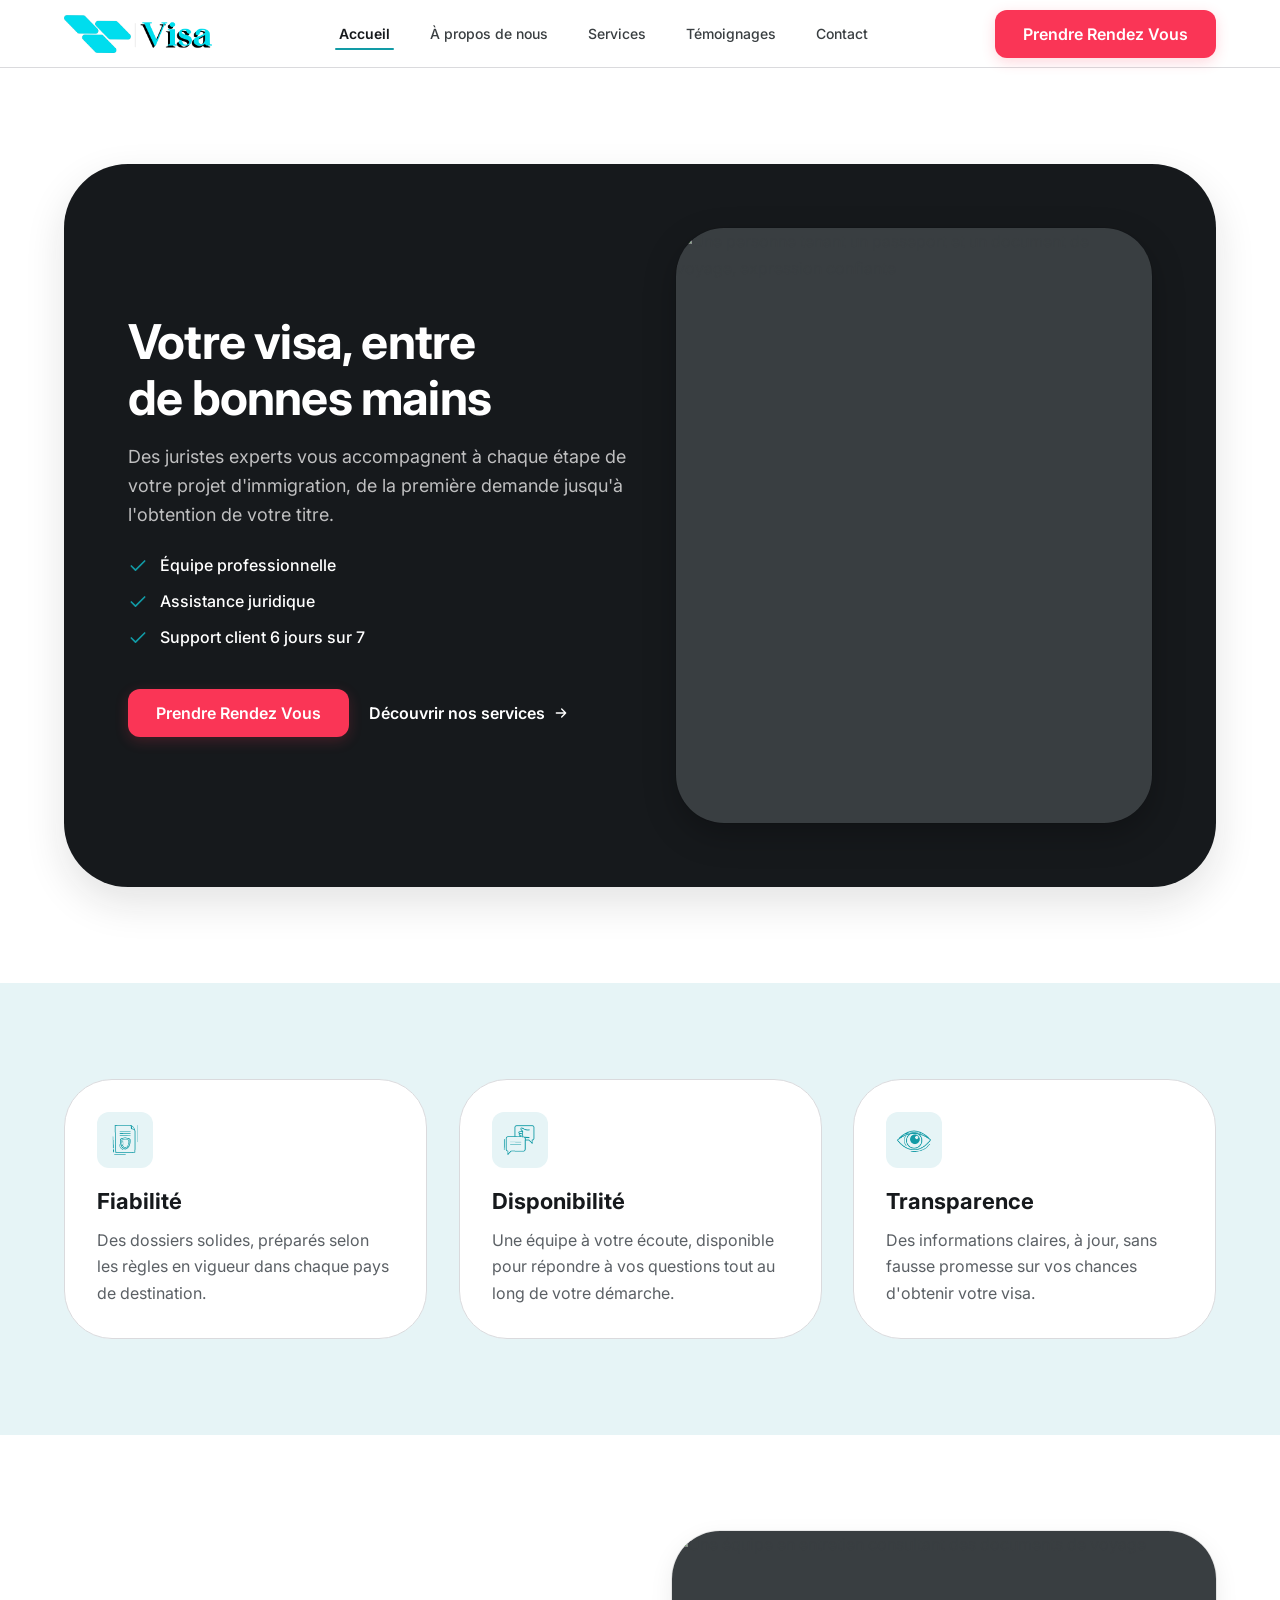
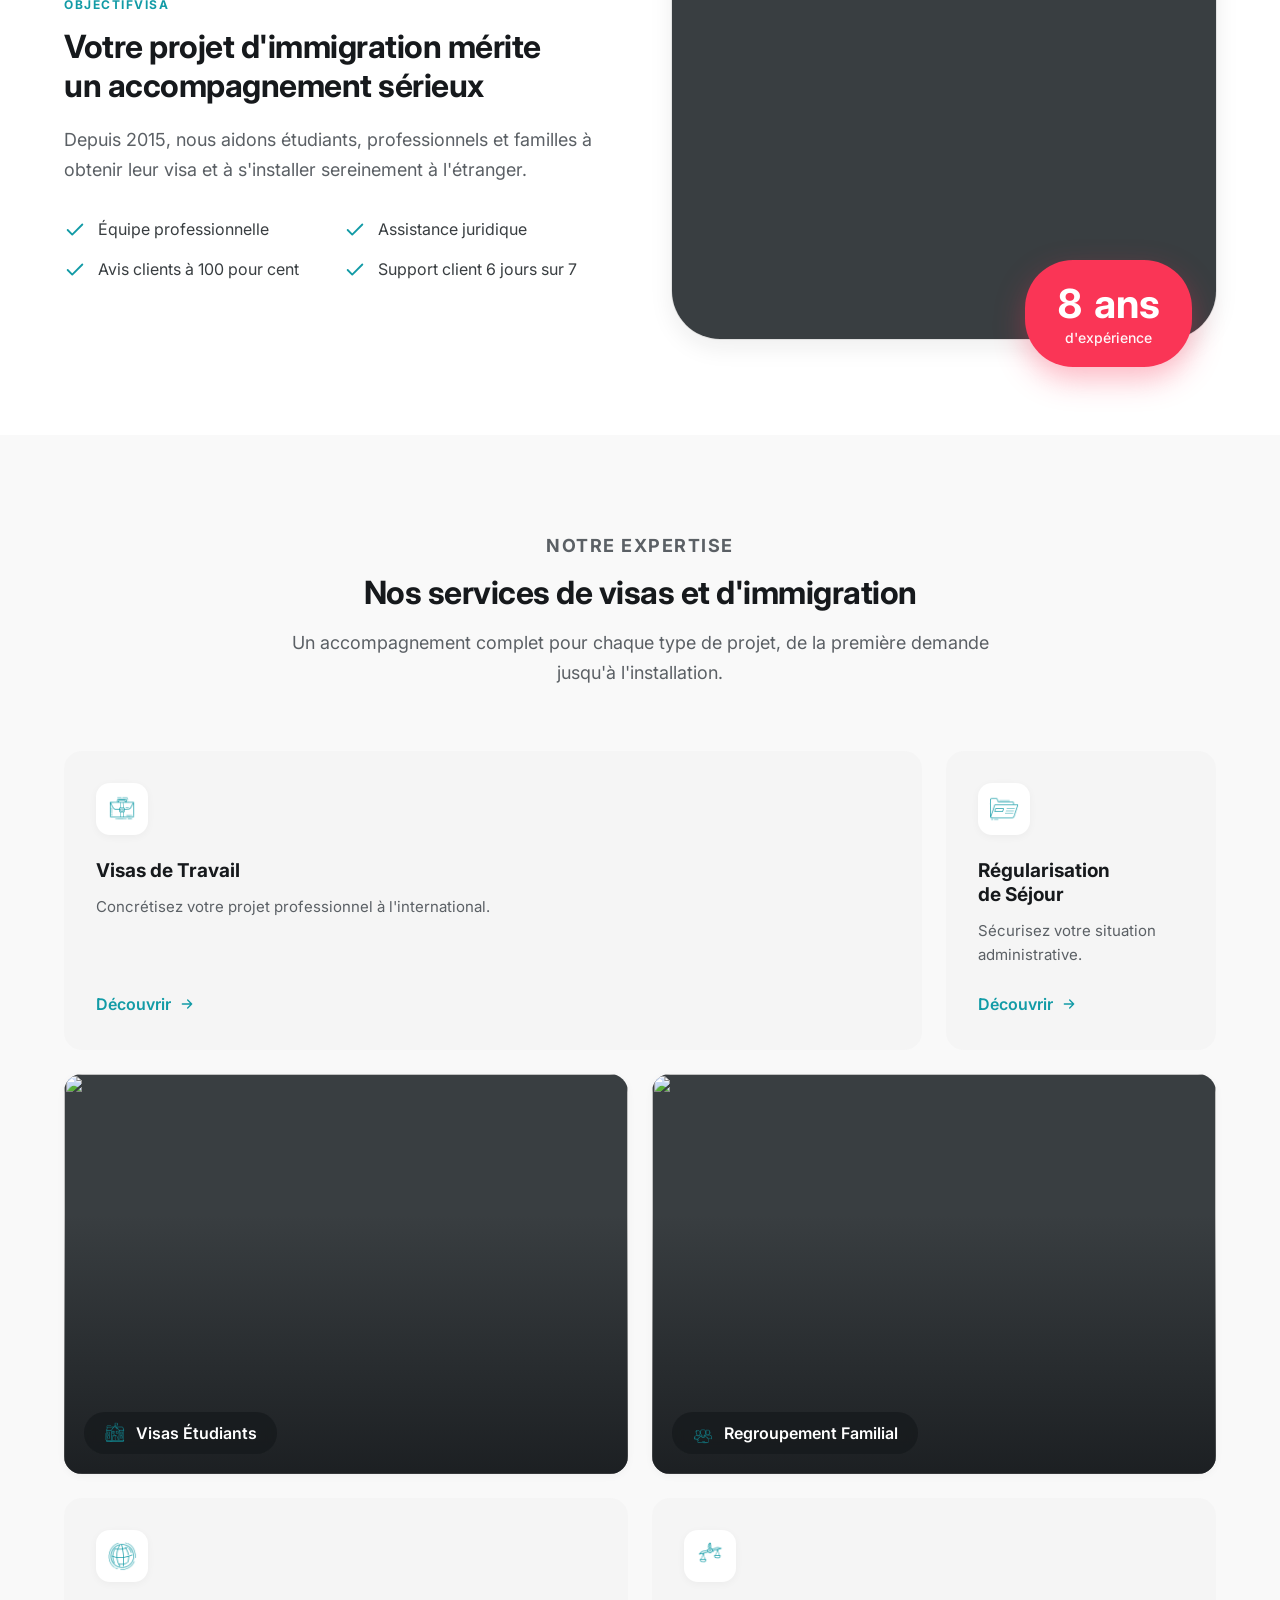
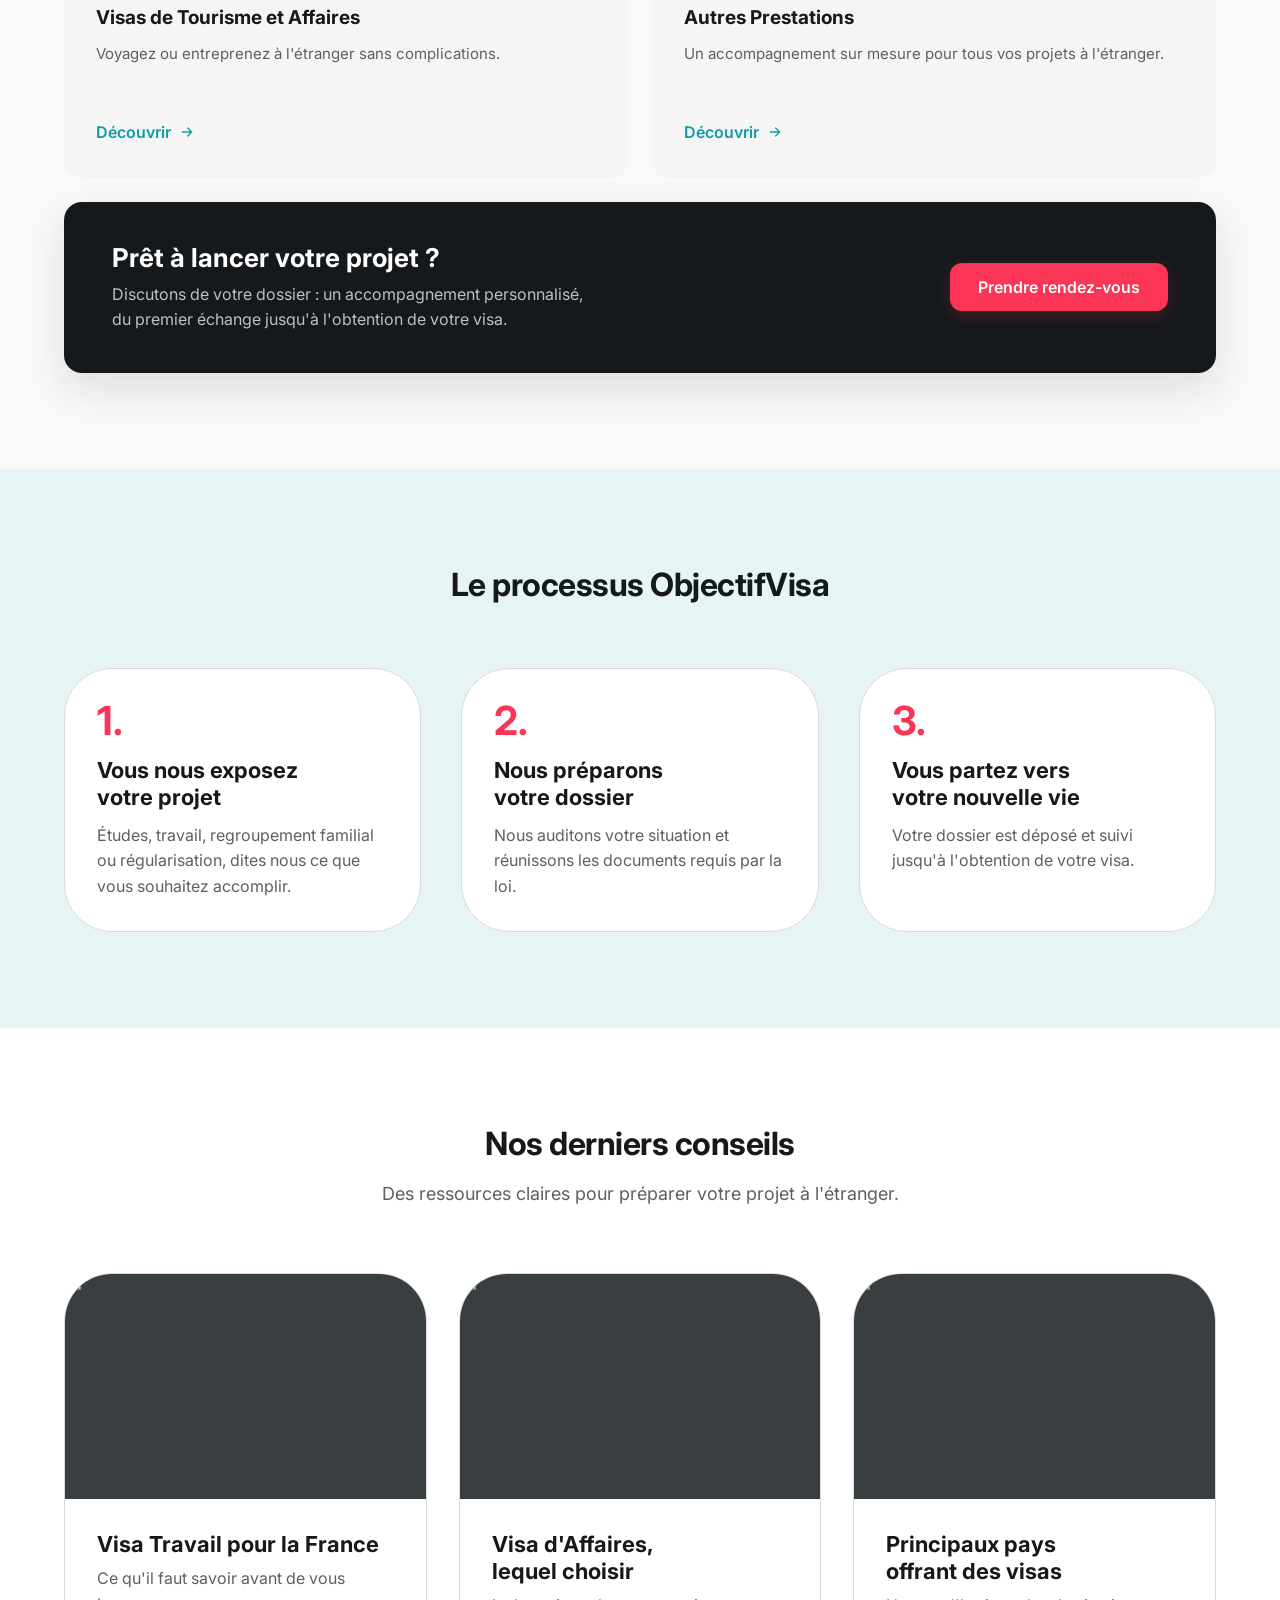
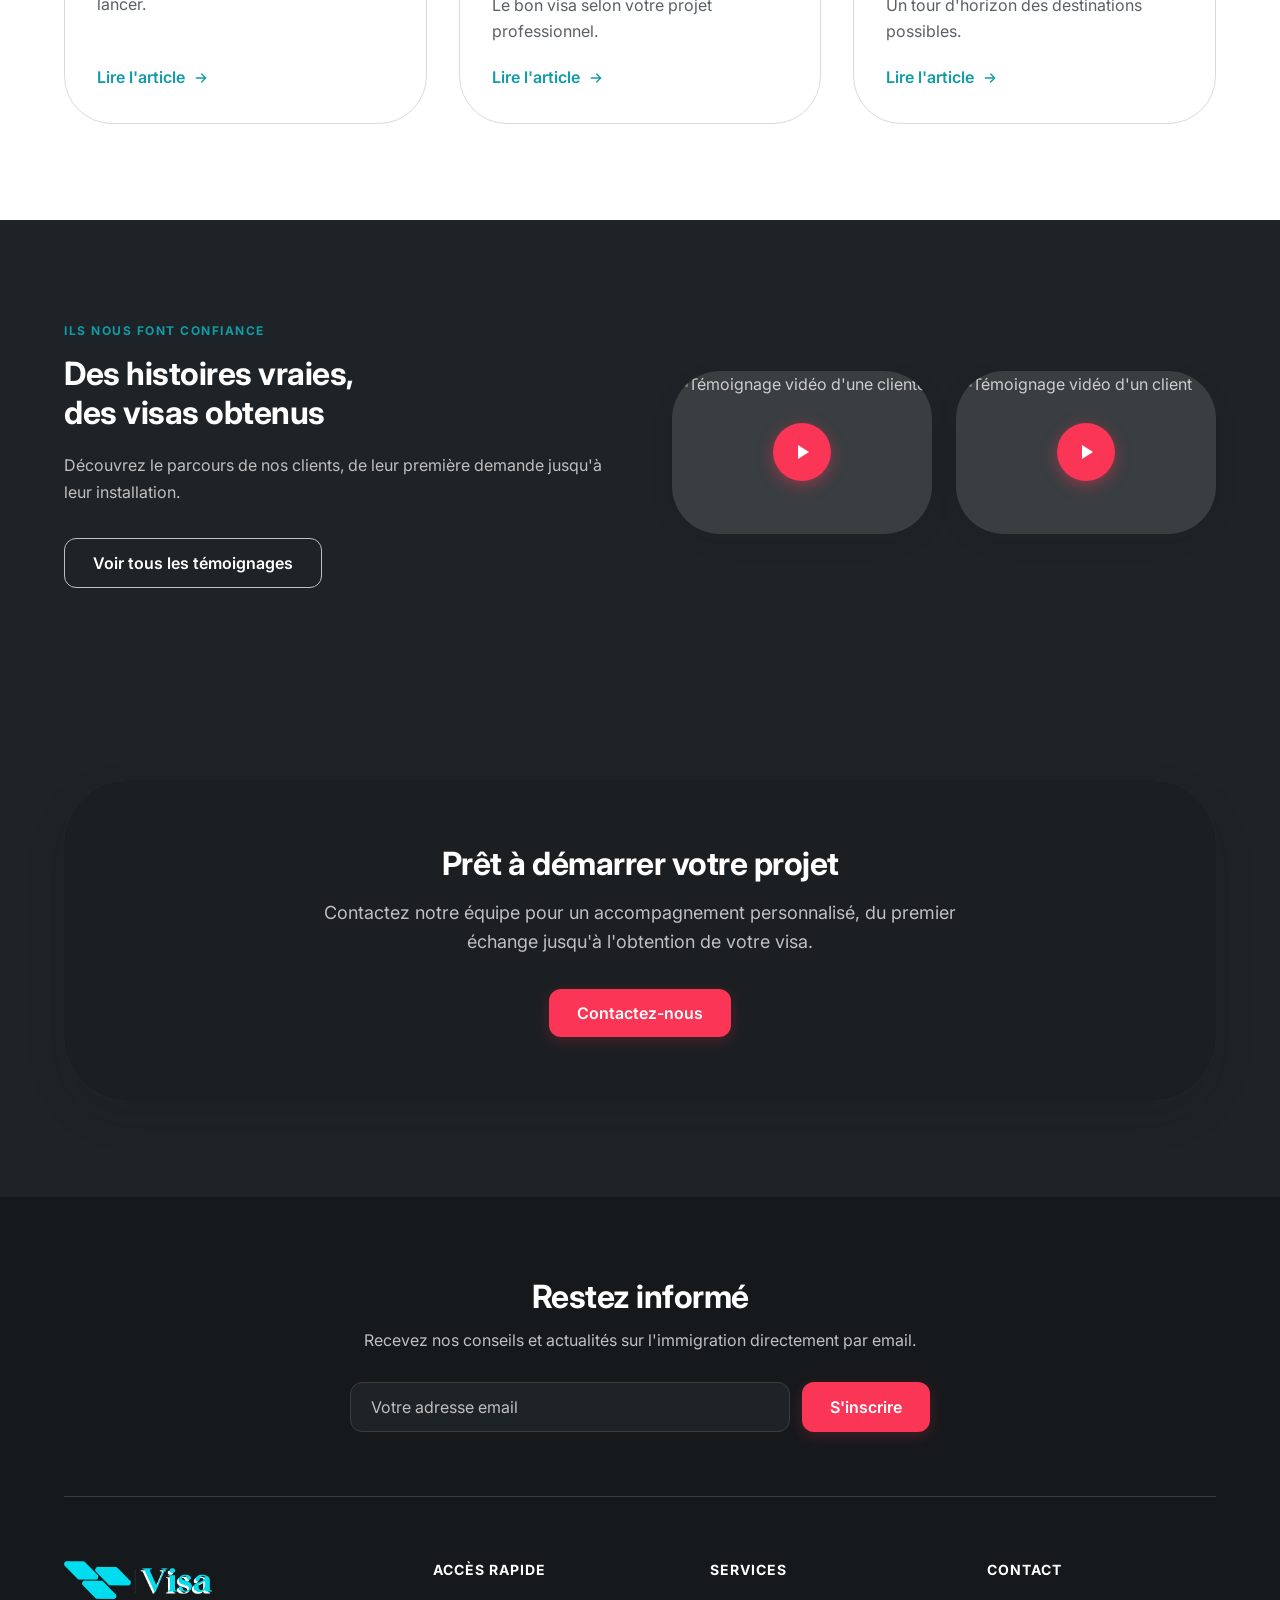
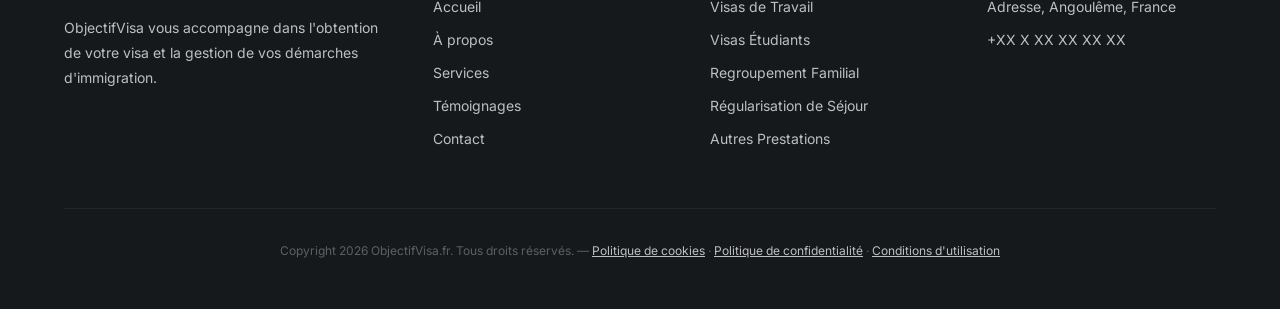
==== commit ea04f06d: "Ajout pages legales, images icones et logos, refonte CSS et menu mobile" ====
--- a/index.html
+++ b/index.html
@@ -4,6 +4,18 @@
 <meta charset="UTF-8" />
 <meta name="viewport" content="width=device-width, initial-scale=1.0" />
 <title>Objectif Visa — Votre visa, entre de bonnes mains</title>
+<link rel="icon" type="image/png" sizes="64x64" href="images/favicon.png" />
+<meta name="description" content="ObjectifVisa vous accompagne dans l'obtention de votre visa et la gestion de vos démarches d'immigration." />
+<meta property="og:site_name" content="ObjectifVisa" />
+<meta property="og:locale" content="fr_FR" />
+<meta property="og:type" content="website" />
+<meta property="og:title" content="Objectif Visa — Votre visa, entre de bonnes mains" />
+<meta property="og:description" content="ObjectifVisa vous accompagne dans l'obtention de votre visa et la gestion de vos démarches d'immigration." />
+<meta property="og:image" content="https://objectifvisa.fr/images/favicon.png" />
+<meta name="twitter:card" content="summary" />
+<meta name="twitter:title" content="Objectif Visa — Votre visa, entre de bonnes mains" />
+<meta name="twitter:description" content="ObjectifVisa vous accompagne dans l'obtention de votre visa et la gestion de vos démarches d'immigration." />
+<meta name="twitter:image" content="https://objectifvisa.fr/images/favicon.png" />
 <link rel="preconnect" href="https://fonts.googleapis.com" />
 <link rel="preconnect" href="https://fonts.gstatic.com" crossorigin />
 <link href="https://fonts.googleapis.com/css2?family=Inter:wght@400;500;600;700&display=swap" rel="stylesheet" />
@@ -11,26 +23,10 @@
 </head>
 <body>
 
-  <!-- ============ Section 1 — Bandeau du haut ============ -->
-  <div class="topbar">
-    <div class="container">
-      <div class="contact">
-        <span>Adresse, Angoulême, France</span>
-        <span aria-hidden="true">·</span>
-        <a href="tel:+33000000000">+XX X XX XX XX XX</a>
-      </div>
-      <div class="social">
-        <a href="#" aria-label="LinkedIn"><svg width="18" height="18" viewBox="0 0 24 24"><path d="M4.98 3.5C4.98 4.88 3.87 6 2.5 6S0 4.88 0 3.5 1.12 1 2.5 1 4.98 2.12 4.98 3.5zM.5 8h4V24h-4V8zm7.5 0h3.8v2.2h.05c.53-1 1.83-2.2 3.77-2.2 4.03 0 4.78 2.65 4.78 6.1V24h-4v-7.1c0-1.7-.03-3.9-2.37-3.9-2.38 0-2.74 1.86-2.74 3.78V24h-4V8z"/></svg></a>
-        <a href="#" aria-label="Facebook"><svg width="18" height="18" viewBox="0 0 24 24"><path d="M24 12a12 12 0 1 0-13.88 11.85v-8.38H7v-3.47h3.12V9.41c0-3.08 1.83-4.78 4.64-4.78 1.34 0 2.75.24 2.75.24v3.02h-1.55c-1.53 0-2 0.95-2 1.92v2.31h3.4l-.54 3.47h-2.86v8.38A12 12 0 0 0 24 12z"/></svg></a>
-        <a href="#" aria-label="Instagram"><svg width="18" height="18" viewBox="0 0 24 24"><path d="M12 2.16c3.2 0 3.58.01 4.85.07 1.17.05 1.8.25 2.23.41.56.22.96.48 1.38.9.42.42.68.82.9 1.38.16.42.36 1.06.41 2.23.06 1.27.07 1.65.07 4.85s-.01 3.58-.07 4.85c-.05 1.17-.25 1.8-.41 2.23-.22.56-.48.96-.9 1.38-.42.42-.82.68-1.38.9-.42.16-1.06.36-2.23.41-1.27.06-1.65.07-4.85.07s-3.58-.01-4.85-.07c-1.17-.05-1.8-.25-2.23-.41a3.7 3.7 0 0 1-1.38-.9 3.7 3.7 0 0 1-.9-1.38c-.16-.42-.36-1.06-.41-2.23C2.17 15.58 2.16 15.2 2.16 12s.01-3.58.07-4.85c.05-1.17.25-1.8.41-2.23.22-.56.48-.96.9-1.38.42-.42.82-.68 1.38-.9.42-.16 1.06-.36 2.23-.41C8.42 2.17 8.8 2.16 12 2.16zm0 1.62c-3.15 0-3.5.01-4.74.07-1.14.05-1.76.24-2.17.4-.55.21-.94.47-1.35.88-.41.41-.67.8-.88 1.35-.16.41-.35 1.03-.4 2.17-.06 1.24-.07 1.6-.07 4.74s.01 3.5.07 4.74c.05 1.14.24 1.76.4 2.17.21.55.47.94.88 1.35.41.41.8.67 1.35.88.41.16 1.03.35 2.17.4 1.24.06 1.6.07 4.74.07s3.5-.01 4.74-.07c1.14-.05 1.76-.24 2.17-.4.55-.21.94-.47 1.35-.88.41-.41.67-.8.88-1.35.16-.41.35-1.03.4-2.17.06-1.24.07-1.6.07-4.74s-.01-3.5-.07-4.74c-.05-1.14-.24-1.76-.4-2.17a3.6 3.6 0 0 0-.88-1.35 3.6 3.6 0 0 0-1.35-.88c-.41-.16-1.03-.35-2.17-.4-1.24-.06-1.6-.07-4.74-.07zm0 2.76a5.46 5.46 0 1 0 0 10.92 5.46 5.46 0 0 0 0-10.92zm0 9a3.54 3.54 0 1 1 0-7.08 3.54 3.54 0 0 1 0 7.08zm5.68-9.22a1.28 1.28 0 1 1-2.56 0 1.28 1.28 0 0 1 2.56 0z"/></svg></a>
-      </div>
-    </div>
-  </div>
-
-  <!-- ============ Section 2 — Navigation ============ -->
+<!-- ============ Section 1 — Navigation ============ -->
   <nav class="nav" id="main-nav">
     <div class="container">
-      <a href="index.html" class="logo"><span class="dot"></span>Objectif Visa</a>
+      <a href="index.html" class="logo"><img src="images/logo.png" alt="Objectif Visa" style="height:38px;width:auto;" /></a>
       <ul class="nav-links">
         <li><a href="index.html" class="active">Accueil</a></li>
         <li><a href="a-propos.html">À propos de nous</a></li>
@@ -117,21 +113,21 @@
       <div class="pillars">
         <div class="card">
           <div class="icon">
-            <svg width="28" height="28" viewBox="0 0 24 24" fill="none" stroke="#129ba6" stroke-width="1.8" stroke-linecap="round" stroke-linejoin="round"><path d="M12 22s8-4 8-10V5l-8-3-8 3v7c0 6 8 10 8 10z"/></svg>
+            <img src="images/icon-fiabilite.gif" alt="Fiabilité" width="36" height="36" style="display:block" />
           </div>
           <h3>Fiabilité</h3>
           <p>Des dossiers solides, préparés selon les règles en vigueur dans chaque pays de destination.</p>
         </div>
         <div class="card">
           <div class="icon">
-            <svg width="28" height="28" viewBox="0 0 24 24" fill="none" stroke="#129ba6" stroke-width="1.8" stroke-linecap="round" stroke-linejoin="round"><path d="M22 16.92v3a2 2 0 0 1-2.18 2 19.79 19.79 0 0 1-8.63-3.07 19.5 19.5 0 0 1-6-6 19.79 19.79 0 0 1-3.07-8.67A2 2 0 0 1 4.11 2h3a2 2 0 0 1 2 1.72c.13.96.36 1.9.7 2.81a2 2 0 0 1-.45 2.11L8.09 9.91a16 16 0 0 0 6 6l1.27-1.27a2 2 0 0 1 2.11-.45c.91.34 1.85.57 2.81.7A2 2 0 0 1 22 16.92z"/></svg>
+            <img src="images/icon-disponibilite.gif" alt="Disponibilité" width="36" height="36" style="display:block" />
           </div>
           <h3>Disponibilité</h3>
           <p>Une équipe à votre écoute, disponible pour répondre à vos questions tout au long de votre démarche.</p>
         </div>
         <div class="card">
           <div class="icon">
-            <svg width="28" height="28" viewBox="0 0 24 24" fill="none" stroke="#129ba6" stroke-width="1.8" stroke-linecap="round" stroke-linejoin="round"><path d="M2 12s3-7 10-7 10 7 10 7-3 7-10 7-10-7-10-7z"/><circle cx="12" cy="12" r="3"/></svg>
+            <img src="images/icon-transparence.gif" alt="Transparence" width="36" height="36" style="display:block" />
           </div>
           <h3>Transparence</h3>
           <p>Des informations claires, à jour, sans fausse promesse sur vos chances d'obtenir votre visa.</p>
@@ -174,42 +170,55 @@
         <h2>Nos services de visas et d'immigration</h2>
         <p>Un accompagnement complet pour chaque type de projet, de la première demande jusqu'à l'installation.</p>
       </div>
-      <div class="services-grid">
-        <div class="card service-card">
-          <div class="icon"><svg width="28" height="28" viewBox="0 0 24 24" fill="none" stroke="#129ba6" stroke-width="1.8" stroke-linecap="round" stroke-linejoin="round"><rect x="2" y="7" width="20" height="14" rx="2"/><path d="M16 7V5a2 2 0 0 0-2-2h-4a2 2 0 0 0-2 2v2"/></svg></div>
-          <h3>Visas de Travail</h3>
-          <p>Concrétisez votre projet professionnel à l'international.</p>
+      <div class="bento-grid">
+        <div class="bento-card bento-card--text bento-card--wide">
+          <div>
+            <div class="bento-card__icon"><img src="images/icon-visas-travail.gif" alt="Visas de Travail" width="36" height="36" style="display:block" /></div>
+            <h3>Visas de Travail</h3>
+            <p>Concrétisez votre projet professionnel à l'international.</p>
+          </div>
           <a href="visas-travail.html" class="link-arrow">Découvrir<svg width="16" height="16" viewBox="0 0 24 24" fill="none" stroke="currentColor" stroke-width="2" stroke-linecap="round" stroke-linejoin="round"><path d="M5 12h14M13 6l6 6-6 6"/></svg></a>
         </div>
-        <div class="card service-card">
-          <div class="icon"><svg width="28" height="28" viewBox="0 0 24 24" fill="none" stroke="#129ba6" stroke-width="1.8" stroke-linecap="round" stroke-linejoin="round"><path d="M22 10v6M2 10l10-5 10 5-10 5z"/><path d="M6 12v5c3 3 9 3 12 0v-5"/></svg></div>
-          <h3>Visas Étudiants</h3>
-          <p>Étudiez à l'étranger et valorisez votre profil.</p>
-          <a href="visas-etudiants.html" class="link-arrow">Découvrir<svg width="16" height="16" viewBox="0 0 24 24" fill="none" stroke="currentColor" stroke-width="2" stroke-linecap="round" stroke-linejoin="round"><path d="M5 12h14M13 6l6 6-6 6"/></svg></a>
-        </div>
-        <div class="card service-card">
-          <div class="icon"><svg width="28" height="28" viewBox="0 0 24 24" fill="none" stroke="#129ba6" stroke-width="1.8" stroke-linecap="round" stroke-linejoin="round"><path d="M17 11a4 4 0 0 0-8 0"/><circle cx="12" cy="7" r="3"/><path d="M3 21v-1a6 6 0 0 1 12 0v1"/><circle cx="18" cy="9" r="2.5"/><path d="M16 21v-1a4 4 0 0 1 6-3.5"/></svg></div>
-          <h3>Regroupement Familial</h3>
-          <p>Retrouvez votre famille en toute légalité.</p>
-          <a href="regroupement-familial.html" class="link-arrow">Découvrir<svg width="16" height="16" viewBox="0 0 24 24" fill="none" stroke="currentColor" stroke-width="2" stroke-linecap="round" stroke-linejoin="round"><path d="M5 12h14M13 6l6 6-6 6"/></svg></a>
-        </div>
-        <div class="card service-card">
-          <div class="icon"><svg width="28" height="28" viewBox="0 0 24 24" fill="none" stroke="#129ba6" stroke-width="1.8" stroke-linecap="round" stroke-linejoin="round"><path d="M14 2H6a2 2 0 0 0-2 2v16a2 2 0 0 0 2 2h12a2 2 0 0 0 2-2V8z"/><path d="M14 2v6h6M9 13l2 2 4-4"/></svg></div>
-          <h3>Régularisation de Séjour</h3>
-          <p>Sécurisez votre situation administrative.</p>
+        <a href="visas-etudiants.html" class="bento-card bento-card--visual left" aria-label="Visas Étudiants">
+          <img class="bento-card__bg" src="https://images.unsplash.com/photo-1523580846011-d3a5bc25702b?auto=format&fit=crop&w=1200&q=80" alt="" loading="lazy" />
+          <span class="bento-card__overlay"></span>
+          <span class="bento-card__chip"><img src="images/icon-visas-etudiants.gif" alt="" />Visas Étudiants</span>
+        </a>
+        <div class="bento-card bento-card--text bento-card--narrow">
+          <div>
+            <div class="bento-card__icon"><img src="images/icon-regularisation-sejour.gif" alt="Régularisation de Séjour" width="36" height="36" style="display:block" /></div>
+            <h3>Régularisation de Séjour</h3>
+            <p>Sécurisez votre situation administrative.</p>
+          </div>
           <a href="regularisation-sejour.html" class="link-arrow">Découvrir<svg width="16" height="16" viewBox="0 0 24 24" fill="none" stroke="currentColor" stroke-width="2" stroke-linecap="round" stroke-linejoin="round"><path d="M5 12h14M13 6l6 6-6 6"/></svg></a>
         </div>
-        <div class="card service-card">
-          <div class="icon"><svg width="28" height="28" viewBox="0 0 24 24" fill="none" stroke="#129ba6" stroke-width="1.8" stroke-linecap="round" stroke-linejoin="round"><path d="M2 12a10 10 0 1 0 20 0 10 10 0 0 0-20 0z"/><path d="M2 12h20M12 2c3 3 3 17 0 20M12 2c-3 3-3 17 0 20"/></svg></div>
-          <h3>Visas de Tourisme et Affaires</h3>
-          <p>Voyagez ou entreprenez à l'étranger sans complications.</p>
+        <a href="regroupement-familial.html" class="bento-card bento-card--visual right" aria-label="Regroupement Familial">
+          <img class="bento-card__bg" src="https://images.unsplash.com/photo-1511895426328-dc8714191300?auto=format&fit=crop&w=1200&q=80" alt="" loading="lazy" />
+          <span class="bento-card__overlay"></span>
+          <span class="bento-card__chip"><img src="images/icon-regroupement-familial.gif" alt="" />Regroupement Familial</span>
+        </a>
+        <div class="bento-card bento-card--text bento-card--half first">
+          <div>
+            <div class="bento-card__icon"><img src="images/icon-tourisme-affaires.gif" alt="Visas de Tourisme et Affaires" width="36" height="36" style="display:block" /></div>
+            <h3>Visas de Tourisme et Affaires</h3>
+            <p>Voyagez ou entreprenez à l'étranger sans complications.</p>
+          </div>
           <a href="visas-travail.html" class="link-arrow">Découvrir<svg width="16" height="16" viewBox="0 0 24 24" fill="none" stroke="currentColor" stroke-width="2" stroke-linecap="round" stroke-linejoin="round"><path d="M5 12h14M13 6l6 6-6 6"/></svg></a>
         </div>
-        <div class="card service-card">
-          <div class="icon"><svg width="28" height="28" viewBox="0 0 24 24" fill="none" stroke="#129ba6" stroke-width="1.8" stroke-linecap="round" stroke-linejoin="round"><path d="M12 2v4M12 18v4M4.9 4.9l2.8 2.8M16.3 16.3l2.8 2.8M2 12h4M18 12h4M4.9 19.1l2.8-2.8M16.3 7.7l2.8-2.8"/></svg></div>
-          <h3>Autres Prestations</h3>
-          <p>Un accompagnement sur mesure pour tous vos projets à l'étranger.</p>
+        <div class="bento-card bento-card--text bento-card--half second">
+          <div>
+            <div class="bento-card__icon"><img src="images/icon-autres-prestations.gif" alt="Autres Prestations" width="36" height="36" style="display:block" /></div>
+            <h3>Autres Prestations</h3>
+            <p>Un accompagnement sur mesure pour tous vos projets à l'étranger.</p>
+          </div>
           <a href="autres-prestations.html" class="link-arrow">Découvrir<svg width="16" height="16" viewBox="0 0 24 24" fill="none" stroke="currentColor" stroke-width="2" stroke-linecap="round" stroke-linejoin="round"><path d="M5 12h14M13 6l6 6-6 6"/></svg></a>
+        </div>
+        <div class="bento-cta">
+          <div class="bento-cta__text">
+            <h3>Prêt à lancer votre projet ?</h3>
+            <p>Discutons de votre dossier : un accompagnement personnalisé, du premier échange jusqu'à l'obtention de votre visa.</p>
+          </div>
+          <a href="contact.html" class="btn btn-coral">Prendre rendez-vous</a>
         </div>
       </div>
     </div>
@@ -330,7 +339,7 @@
       <div class="footer">
         <div class="footer-grid">
           <div>
-            <a href="index.html" class="logo"><span class="dot"></span>Objectif Visa</a>
+            <a href="index.html" class="logo"><img src="images/logo-white.png" alt="Objectif Visa" style="height:38px;width:auto;" /></a>
             <p>ObjectifVisa vous accompagne dans l'obtention de votre visa et la gestion de vos démarches d'immigration.</p>
           </div>
           <div>
@@ -361,7 +370,7 @@
             </ul>
           </div>
         </div>
-        <div class="footer-bottom">Copyright 2026 ObjectifVisa.fr. Tous droits réservés.</div>
+        <div class="footer-bottom">Copyright 2026 ObjectifVisa.fr. Tous droits réservés. — <a href="politique-de-cookies.html">Politique de cookies</a> · <a href="politique-de-confidentialite.html">Politique de confidentialité</a> · <a href="conditions-d-utilisation.html">Conditions d'utilisation</a></div>
       </div>
     </div>
   </div>
--- a/styles.css
+++ b/styles.css
@@ -9,6 +9,7 @@
   --color-brand-blue-dark: #0f8189;
   --color-coral-pulse: #fa3556;
   --color-promo-gold: #ffc200;
+  --color-bento-fill: #f5f5f5;
 
   /* Neutrals */
   --color-charcoal-ink: #16191c;
@@ -40,6 +41,7 @@
   --spacing-16: 16px;
   --spacing-20: 20px;
   --spacing-24: 24px;
+  --spacing-28: 28px;
   --spacing-32: 32px;
   --spacing-40: 40px;
   --spacing-48: 48px;
@@ -78,6 +80,7 @@
 
 html {
   scroll-behavior: smooth;
+  overflow-x: clip;
   -webkit-text-size-adjust: 100%;
   text-size-adjust: 100%;
 }
@@ -89,9 +92,10 @@
   color: var(--color-graphite);
   background: var(--color-pure-white);
   -webkit-font-smoothing: antialiased;
+  overflow-x: clip;
+  padding-top: 68px;
+  width: 100%;
   -moz-osx-font-smoothing: grayscale;
-  overflow-x: hidden;
-  width: 100%;
 }
 
 img {
@@ -131,7 +135,7 @@
   padding-left: var(--container-pad-h);
   padding-right: var(--container-pad-h);
   width: 100%;
-}
+  }
 
 /* Section Rhythm & Backgrounds */
 section {
@@ -139,6 +143,7 @@
   padding-bottom: var(--section-pad-v);
   position: relative;
   width: 100%;
+  overflow-x: clip;
 }
 
 .bg-white { background-color: var(--color-pure-white); }
@@ -166,6 +171,7 @@
   overflow-wrap: break-word;
   word-break: normal;
   hyphens: auto;
+  text-wrap: balance;
 }
 
 h1 {
@@ -196,6 +202,7 @@
   color: var(--color-slate);
   font-size: var(--text-subheading);
   line-height: 1.65;
+  text-wrap: pretty;
 }
 
 .bg-charcoal .section-head h2,
@@ -225,7 +232,10 @@
   text-decoration: none;
   line-height: 1.25;
   white-space: nowrap;
-  transition: all 0.2s cubic-bezier(0.16, 1, 0.3, 1);
+  transition: background-color 0.2s cubic-bezier(0.16, 1, 0.3, 1),
+              transform 0.2s cubic-bezier(0.16, 1, 0.3, 1),
+              box-shadow 0.2s cubic-bezier(0.16, 1, 0.3, 1),
+              border-color 0.2s cubic-bezier(0.16, 1, 0.3, 1);
   box-sizing: border-box;
 }
 
@@ -242,7 +252,7 @@
 }
 
 .btn-coral:active {
-  transform: translateY(0) scale(0.98);
+  transform: translateY(0) scale(0.96);
 }
 
 .btn-dark {
@@ -253,6 +263,10 @@
 .btn-dark:hover {
   background-color: var(--color-deep-abyss);
   transform: translateY(-2px);
+}
+
+.btn-dark:active {
+  transform: translateY(0) scale(0.96);
 }
 
 .btn-dark-outline {
@@ -264,11 +278,59 @@
 .btn-dark-outline:hover {
   border-color: var(--color-pure-white);
   background: rgba(255, 255, 255, 0.08);
-  transform: translateY(-2px);
+}
+
+.btn-dark-outline:active {
+  transform: scale(0.96);
 }
 
 .btn-block {
   width: 100%;
+}
+
+/* Text-swap hover effect (reference: CTA "Commencez") */
+.btn {
+  position: relative;
+  overflow: hidden;
+}
+
+.btn .btn-label {
+  display: inline-flex;
+  align-items: center;
+  gap: var(--spacing-8);
+  transition: transform 0.3s cubic-bezier(0.16, 1, 0.3, 1);
+}
+
+.btn:hover .btn-label {
+  transform: translateY(-130%);
+}
+
+.btn .btn-text-swap {
+  position: absolute;
+  inset: 0;
+  display: flex;
+  align-items: center;
+  justify-content: center;
+  gap: var(--spacing-8);
+  transform: translateY(130%);
+  transition: transform 0.3s cubic-bezier(0.16, 1, 0.3, 1);
+}
+
+.btn:hover .btn-text-swap {
+  transform: translateY(0);
+}
+
+@media (prefers-reduced-motion: reduce) {
+  .btn .btn-label,
+  .btn .btn-text-swap {
+    transition: none;
+  }
+  .btn .btn-text-swap {
+    display: none;
+  }
+  .btn:hover .btn-label {
+    transform: none;
+  }
 }
 
 .link-arrow {
@@ -284,6 +346,7 @@
 
 .link-arrow svg {
   transition: transform 0.2s ease;
+  will-change: transform;
   flex-shrink: 0;
 }
 
@@ -364,7 +427,7 @@
   text-decoration: underline;
 }
 
-.topbar .social {
+  .topbar .social {
   display: flex;
   align-items: center;
   gap: var(--spacing-16);
@@ -374,6 +437,10 @@
 .topbar .social a {
   color: var(--color-pure-white);
   display: inline-flex;
+  min-width: 44px;
+  min-height: 44px;
+  align-items: center;
+  justify-content: center;
   opacity: 0.9;
   transition: opacity 0.2s ease, transform 0.2s ease;
 }
@@ -391,8 +458,10 @@
     Section 2 — Navigation & Burger Menu
     ========================================================================== */
 .nav {
-  position: sticky;
+  position: fixed;
   top: 0;
+  left: 0;
+  right: 0;
   z-index: 50;
   background: rgba(255, 255, 255, 0.97);
   backdrop-filter: blur(12px);
@@ -410,23 +479,20 @@
 }
 
 .logo {
-  display: flex;
-  align-items: center;
-  gap: var(--spacing-8);
-  font-weight: 700;
-  font-size: 20px;
-  color: var(--color-charcoal-ink);
+  display: inline-flex;
+  align-items: center;
   text-decoration: none;
-  letter-spacing: -0.3px;
   flex-shrink: 0;
 }
 
+.logo img {
+  height: 38px;
+  width: auto;
+  display: block;
+}
+
 .logo .dot {
-  width: 10px;
-  height: 10px;
-  border-radius: 50%;
-  background: var(--color-brand-blue);
-  display: inline-block;
+  display: none;
 }
 
 .nav-links {
@@ -673,7 +739,7 @@
 }
 
 .hero-card .check-list {
-  margin-bottom: var(--spacing-28);
+  margin-bottom: var(--spacing-40);
   color: var(--color-pure-white);
   gap: var(--spacing-12);
 }
@@ -714,6 +780,7 @@
   display: block;
   background: var(--color-graphite);
   box-shadow: 0 12px 32px rgba(0, 0, 0, 0.25);
+  outline: 1px solid oklch(0 0 0 / 0.08);
 }
 
 /* ==========================================================================
@@ -724,17 +791,18 @@
   border-radius: var(--radius-cards);
   padding: var(--card-pad);
   border: 1px solid var(--color-ash-gray);
+  will-change: transform;
   transition: transform 0.25s ease, box-shadow 0.25s ease, border-color 0.25s ease;
   height: 100%;
   display: flex;
   flex-direction: column;
-}
-
-.card:hover {
-  transform: translateY(-4px);
-  box-shadow: var(--shadow-md);
-  border-color: rgba(18, 155, 166, 0.35);
-}
+  box-sizing: border-box;
+  overflow: hidden;
+  min-width: 0;
+  width: 100%;
+}
+
+
 
 .card .icon {
   width: 56px;
@@ -749,6 +817,14 @@
   flex-shrink: 0;
 }
 
+.card .icon img {
+  width: 36px;
+  height: 36px;
+  object-fit: contain;
+  border-radius: 4px;
+  display: block;
+}
+
 .card h3 {
   margin-bottom: var(--spacing-12);
   color: var(--color-charcoal-ink);
@@ -764,6 +840,32 @@
   display: grid;
   grid-template-columns: repeat(3, 1fr);
   gap: var(--spacing-32);
+  width: 100%;
+  box-sizing: border-box;
+}
+
+/* Empeche les cellules de grille de depasser leur colonne */
+.pillars > *,
+.services-grid > *,
+.blog-grid > *,
+.testi-cards > *,
+.video-grid > *,
+.steps > *,
+.process-grid > *,
+.stats-grid > *,
+.doc-grid > *,
+.countries-grid > *,
+.about-grid > *,
+.founders-grid > *,
+.regional-grid > *,
+.contact-grid > *,
+.testi-grid > *,
+.detail-layout > *,
+.service-detail > *,
+.footer-grid > *,
+.bento-grid > * {
+  min-width: 0;
+  word-break: break-word;
 }
 
 /* ==========================================================================
@@ -800,6 +902,7 @@
   display: block;
   background: var(--color-graphite);
   box-shadow: var(--shadow-md);
+  outline: 1px solid oklch(0 0 0 / 0.08);
 }
 
 .about-badge {
@@ -820,6 +923,7 @@
   font-size: var(--text-heading-lg);
   font-weight: 700;
   display: block;
+  font-variant-numeric: tabular-nums;
 }
 
 .about-badge .label {
@@ -832,7 +936,7 @@
 .founders-grid,
 .regional-grid {
   display: grid;
-  grid-template-columns: 1fr 1fr;
+  grid-template-columns: repeat(auto-fit, minmax(260px, 1fr));
   gap: var(--spacing-32);
 }
 
@@ -844,14 +948,11 @@
   text-align: center;
   border: 1px solid var(--color-ash-gray);
   box-shadow: var(--shadow-sm);
+  will-change: transform;
   transition: transform 0.25s ease, box-shadow 0.25s ease;
 }
 
-.founder-card:hover,
-.regional-card:hover {
-  transform: translateY(-4px);
-  box-shadow: var(--shadow-md);
-}
+
 
 .founder-card img,
 .regional-card img {
@@ -911,6 +1012,8 @@
   display: grid;
   grid-template-columns: repeat(3, 1fr);
   gap: var(--spacing-32);
+  width: 100%;
+  box-sizing: border-box;
 }
 
 .service-card {
@@ -918,15 +1021,14 @@
   border-radius: var(--radius-cards);
   padding: var(--card-pad);
   border: 1px solid var(--color-ash-gray);
-  transition: all 0.25s ease;
+  will-change: transform;
+  transition: transform 0.25s ease, box-shadow 0.25s ease, border-color 0.25s ease;
   display: flex;
   flex-direction: column;
-}
-
-.service-card:hover {
-  transform: translateY(-4px);
-  box-shadow: var(--shadow-md);
-  border-color: rgba(18, 155, 166, 0.4);
+  box-sizing: border-box;
+  overflow: hidden;
+  min-width: 0;
+  width: 100%;
 }
 
 .service-card .icon {
@@ -951,6 +1053,259 @@
   flex-grow: 1;
 }
 
+/* ==========================================================================
+   Bento Grid (Services — style Surfshark)
+   ========================================================================== */
+.bento-grid {
+  display: grid;
+  grid-template-columns: 1fr;
+  gap: var(--spacing-20);
+  width: 100%;
+  box-sizing: border-box;
+}
+
+.bento-card {
+  position: relative;
+  border-radius: 18px;
+  overflow: hidden;
+  box-sizing: border-box;
+  display: flex;
+  flex-direction: column;
+  min-width: 0;
+  will-change: transform;
+  transition: transform 0.25s cubic-bezier(0.16, 1, 0.3, 1),
+              box-shadow 0.25s cubic-bezier(0.16, 1, 0.3, 1);
+}
+
+.bento-card:hover {
+  transform: translateY(-4px);
+  box-shadow: var(--shadow-md);
+}
+
+/* ---- Text cards ---- */
+.bento-card--text {
+  background: var(--color-bento-fill);
+  justify-content: space-between;
+}
+
+.bento-card--text .bento-card__icon {
+  width: 52px;
+  height: 52px;
+  border-radius: 14px;
+  background: var(--color-pure-white);
+  display: flex;
+  align-items: center;
+  justify-content: center;
+  margin-bottom: var(--spacing-24);
+  flex-shrink: 0;
+  box-shadow: var(--shadow-sm);
+}
+
+.bento-card--text .bento-card__icon img {
+  width: 30px;
+  height: 30px;
+  object-fit: contain;
+  display: block;
+}
+
+.bento-card--text h3 {
+  font-size: 19px;
+  font-weight: 700;
+  color: var(--color-charcoal-ink);
+  line-height: 1.25;
+  margin-bottom: var(--spacing-12);
+}
+
+.bento-card--text p {
+  font-size: 15px;
+  line-height: 1.6;
+  color: var(--color-slate);
+  margin-bottom: var(--spacing-24);
+}
+
+.bento-card--wide,
+.bento-card--half,
+.bento-card--narrow {
+  padding: 32px;
+  min-height: 260px;
+}
+
+/* ---- Visual cards (image background + floating chip) ---- */
+.bento-card--visual {
+  min-height: 360px;
+  justify-content: flex-end;
+  color: var(--color-pure-white);
+  box-shadow: var(--shadow-sm);
+}
+
+.bento-card__bg {
+  position: absolute;
+  inset: 0;
+  width: 100%;
+  height: 100%;
+  object-fit: cover;
+  display: block;
+  background: var(--color-graphite);
+  transition: transform 0.5s cubic-bezier(0.16, 1, 0.3, 1);
+}
+
+.bento-card--visual:hover .bento-card__bg {
+  transform: scale(1.04);
+}
+
+.bento-card__overlay {
+  position: absolute;
+  inset: 0;
+  background: linear-gradient(180deg, rgba(22, 25, 28, 0) 35%, rgba(22, 25, 28, 0.82) 100%);
+}
+
+.bento-card__chip {
+  position: relative;
+  z-index: 1;
+  display: inline-flex;
+  align-items: center;
+  gap: 10px;
+  margin: 20px;
+  margin-top: auto;
+  align-self: flex-start;
+  background: rgba(22, 25, 28, 0.72);
+  backdrop-filter: blur(6px);
+  -webkit-backdrop-filter: blur(6px);
+  color: var(--color-pure-white);
+  font-weight: 600;
+  font-size: 16px;
+  padding: 10px 20px;
+  border-radius: 999px;
+  line-height: 1.3;
+}
+
+.bento-card__chip img {
+  width: 22px;
+  height: 22px;
+  object-fit: contain;
+  display: block;
+  flex-shrink: 0;
+}
+
+/* ---- CTA banner (bottom of bento) ---- */
+.bento-cta {
+  grid-column: 1 / -1;
+  margin-top: 0;
+  border-radius: 18px;
+  background: var(--color-charcoal-ink);
+  color: var(--color-pure-white);
+  padding: 40px 48px;
+  display: flex;
+  align-items: center;
+  justify-content: space-between;
+  gap: 32px;
+  flex-wrap: wrap;
+  box-shadow: var(--shadow-lg);
+  position: relative;
+  overflow: hidden;
+}
+
+.bento-cta h3 {
+  color: var(--color-pure-white);
+  font-size: clamp(20px, 2.4vw, 26px);
+  margin-bottom: var(--spacing-8);
+}
+
+.bento-cta p {
+  color: var(--color-mist-gray);
+  font-size: var(--text-body);
+  line-height: 1.6;
+  max-width: 480px;
+}
+
+.bento-cta .btn {
+  flex-shrink: 0;
+}
+
+/* ---- Bento responsive ---- */
+@media (min-width: 641px) {
+  .bento-grid {
+    grid-template-columns: repeat(2, 1fr);
+    gap: var(--spacing-24);
+  }
+
+  .bento-card--wide {
+    grid-column: 1 / -1;
+  }
+}
+
+@media (min-width: 993px) {
+  .bento-grid {
+    grid-template-columns: repeat(4, 1fr);
+  }
+
+  .bento-card--wide {
+    grid-column: 1 / span 3;
+    grid-row: 1;
+  }
+
+  .bento-card--narrow {
+    grid-column: 4;
+    grid-row: 1;
+  }
+
+  .bento-card--visual {
+    grid-row: 2;
+    min-height: 400px;
+  }
+
+  .bento-card--visual.left {
+    grid-column: 1 / span 2;
+  }
+
+  .bento-card--visual.right {
+    grid-column: 3 / span 2;
+  }
+
+  .bento-card--half {
+    grid-row: 3;
+    min-height: 280px;
+  }
+
+  .bento-card--half.first {
+    grid-column: 1 / span 2;
+  }
+
+  .bento-card--half.second {
+    grid-column: 3 / span 2;
+  }
+}
+
+@media (max-width: 640px) {
+  .bento-card--wide,
+  .bento-card--half,
+  .bento-card--narrow {
+    padding: 28px 24px;
+    min-height: 220px;
+  }
+
+  .bento-card--visual {
+    min-height: 320px;
+  }
+
+  .bento-cta {
+    flex-direction: column;
+    align-items: flex-start;
+    padding: 32px 24px;
+  }
+
+  .bento-cta .btn {
+    width: 100%;
+  }
+}
+
+@media (prefers-reduced-motion: reduce) {
+  .bento-card,
+  .bento-card--visual .bento-card__bg {
+    transition: none;
+  }
+}
+
 .service-detail {
   display: grid;
   grid-template-columns: 1fr 1fr;
@@ -969,6 +1324,7 @@
 .service-detail.reverse > :last-child {
   order: 1;
 }
+
 
 .service-detail .icon {
   width: 64px;
@@ -980,6 +1336,14 @@
   justify-content: center;
   margin-bottom: var(--spacing-20);
   color: var(--color-brand-blue);
+}
+
+.service-detail .icon img {
+  width: 36px;
+  height: 36px;
+  object-fit: contain;
+  border-radius: 4px;
+  display: block;
 }
 
 .service-detail h3 {
@@ -998,6 +1362,7 @@
   aspect-ratio: 4 / 3;
   object-fit: cover;
   box-shadow: var(--shadow-md);
+  outline: 1px solid oklch(0 0 0 / 0.08);
 }
 
 /* Service Detail Layout (for subpages) */
@@ -1035,6 +1400,14 @@
   justify-content: center;
   margin-bottom: var(--spacing-20);
   color: var(--color-brand-blue);
+}
+
+.detail-layout .icon img {
+  width: 36px;
+  height: 36px;
+  object-fit: contain;
+  border-radius: 4px;
+  display: block;
 }
 
 .detail-layout h3 {
@@ -1060,7 +1433,7 @@
 /* Documents & Countries */
 .doc-grid {
   display: grid;
-  grid-template-columns: repeat(2, 1fr);
+  grid-template-columns: repeat(auto-fit, minmax(260px, 1fr));
   gap: var(--spacing-20);
 }
 
@@ -1109,7 +1482,6 @@
 .country-tag:hover {
   border-color: var(--color-brand-blue);
   background: var(--color-tide-tint);
-  transform: translateY(-2px);
 }
 
 /* ==========================================================================
@@ -1118,7 +1490,7 @@
 .steps,
 .process-grid {
   display: grid;
-  grid-template-columns: repeat(3, 1fr);
+  grid-template-columns: repeat(auto-fit, minmax(260px, 1fr));
   gap: var(--spacing-40);
 }
 
@@ -1132,12 +1504,6 @@
   transition: transform 0.25s ease, box-shadow 0.25s ease;
 }
 
-.step:hover,
-.process-step:hover {
-  transform: translateY(-4px);
-  box-shadow: var(--shadow-md);
-}
-
 .step .num,
 .process-step .num {
   font-size: var(--text-heading-lg);
@@ -1203,9 +1569,7 @@
   transition: transform 0.4s ease;
 }
 
-.video-thumb:hover img {
-  transform: scale(1.05);
-}
+
 
 .video-thumb .thumb-title {
   position: absolute;
@@ -1237,7 +1601,6 @@
 }
 
 .play-btn:hover {
-  transform: translate(-50%, -50%) scale(1.12);
   background-color: #e62e4d;
 }
 
@@ -1256,13 +1619,11 @@
   box-shadow: var(--shadow-sm);
   display: flex;
   flex-direction: column;
+  will-change: transform;
   transition: transform 0.25s ease, box-shadow 0.25s ease;
 }
 
-.testi-card:hover {
-  transform: translateY(-4px);
-  box-shadow: var(--shadow-md);
-}
+
 
 .testi-card .stars {
   color: var(--color-promo-gold);
@@ -1317,7 +1678,7 @@
 
 .video-grid {
   display: grid;
-  grid-template-columns: repeat(3, 1fr);
+  grid-template-columns: repeat(auto-fit, minmax(260px, 1fr));
   gap: var(--spacing-32);
 }
 
@@ -1339,9 +1700,7 @@
   transition: transform 0.4s ease;
 }
 
-.video-card:hover img {
-  transform: scale(1.05);
-}
+
 
 .video-card .video-label {
   position: absolute;
@@ -1356,7 +1715,7 @@
 
 .stats-grid {
   display: grid;
-  grid-template-columns: repeat(4, 1fr);
+  grid-template-columns: repeat(auto-fit, minmax(260px, 1fr));
   gap: var(--spacing-32);
   text-align: center;
 }
@@ -1366,6 +1725,7 @@
   font-weight: 700;
   color: var(--color-brand-blue);
   line-height: 1.1;
+  font-variant-numeric: tabular-nums;
   margin-bottom: var(--spacing-8);
 }
 
@@ -1380,7 +1740,7 @@
    ========================================================================== */
 .blog-grid {
   display: grid;
-  grid-template-columns: repeat(3, 1fr);
+  grid-template-columns: repeat(auto-fit, minmax(260px, 1fr));
   gap: var(--spacing-32);
 }
 
@@ -1389,16 +1749,11 @@
   border-radius: var(--radius-cards);
   overflow: hidden;
   border: 1px solid var(--color-ash-gray);
-  box-shadow: var(--shadow-sm);
-  transition: transform 0.25s ease, box-shadow 0.25s ease;
   display: flex;
   flex-direction: column;
 }
 
-.blog-card:hover {
-  transform: translateY(-4px);
-  box-shadow: var(--shadow-md);
-}
+
 
 .blog-card img {
   width: 100%;
@@ -1514,6 +1869,14 @@
   justify-content: center;
   flex-shrink: 0;
   color: var(--color-brand-blue);
+}
+
+.info-list .icon img {
+  width: 26px;
+  height: 26px;
+  object-fit: contain;
+  border-radius: 4px;
+  display: block;
 }
 
 .info-list h4 {
@@ -1740,7 +2103,7 @@
   border-top: 1px solid var(--color-graphite);
 }
 
-.footer-grid {
+  .footer-grid {
   display: grid;
   grid-template-columns: 1.4fr 1fr 1fr 1fr;
   gap: var(--spacing-48);
@@ -1795,6 +2158,15 @@
   margin-top: var(--spacing-48);
 }
 
+.footer-bottom a {
+  color: var(--color-mist-gray);
+  text-decoration: underline;
+}
+
+.footer-bottom a:hover {
+  color: var(--color-brand-blue);
+}
+
 /* ==========================================================================
    Responsive Breakpoints & Micro-details
    ========================================================================== */
@@ -1802,14 +2174,15 @@
 /* Tablet (<= 992px) */
 @media (max-width: 992px) {
   :root {
-    --radius-hero: 36px;
-    --radius-cards: 28px;
-    --section-pad-v: var(--spacing-64);
-    --hero-pad-v: var(--spacing-48);
-    --hero-pad-h: var(--spacing-40);
-    --card-pad: var(--spacing-28);
+    --radius-hero: 32px;
+    --radius-cards: 24px;
+    --section-pad-v: var(--spacing-48);
+    --hero-pad-v: var(--spacing-40);
+    --hero-pad-h: var(--spacing-32);
+    --container-pad-h: var(--spacing-20);
+    --card-pad: var(--spacing-24);
     --text-heading: 28px;
-    --text-heading-lg: 34px;
+    --text-heading-lg: 32px;
   }
 
   /* Navigation adjustments */
@@ -1846,10 +2219,9 @@
     max-width: 640px;
   }
 
-  .hero-card .check-list {
-    margin-bottom: var(--spacing-28);
-    gap: var(--spacing-12);
-  }
+.hero-card .check-list {
+  margin-bottom: var(--spacing-40);
+}
 
   .hero-actions {
     display: flex;
@@ -1883,31 +2255,45 @@
   }
   .service-detail.reverse > :last-child {
     order: 2;
-  }
-
-  .pillars,
+  }  .pillars,
   .services-grid,
   .blog-grid,
   .testi-cards,
   .video-grid {
     grid-template-columns: repeat(2, 1fr);
-    gap: var(--spacing-24);
+    gap: var(--spacing-20);
+    width: 100%;
   }
 
   .steps,
   .process-grid {
     grid-template-columns: 1fr;
-    gap: var(--spacing-24);
+    gap: var(--spacing-20);
   }
 
   .stats-grid {
     grid-template-columns: repeat(2, 1fr);
-    gap: var(--spacing-24);
+    gap: var(--spacing-20);
+  }
+
+  /* Espace de securite et dimensions adaptees pour les icones sur tablette */
+  .card .icon,
+  .service-card .icon {
+    width: 48px;
+    height: 48px;
+    margin-bottom: var(--spacing-16);
+    flex-shrink: 0;
+  }
+
+  .card .icon img,
+  .service-card .icon img {
+    width: 30px;
+    height: 30px;
   }
 
   .footer-grid {
     grid-template-columns: repeat(2, 1fr);
-    gap: var(--spacing-36);
+    gap: var(--spacing-32);
   }
 
   /* Topbar stacking */
@@ -1927,6 +2313,53 @@
   .topbar .social {
     justify-content: center;
   }
+
+  /* ---- Tablet padding & overflow fixes ---- */
+
+  /* Empeche les enfants de grille de depasser leur cellule */
+  .pillars > *,
+  .services-grid > *,
+  .blog-grid > *,
+  .testi-cards > *,
+  .video-grid > *,
+  .founders-grid > *,
+  .regional-grid > *,
+  .about-grid > *,
+  .detail-layout > *,
+  .service-detail > *,
+  .contact-grid > *,
+  .testi-grid > *,
+  .footer-grid > *,
+  .bento-grid > * {
+    min-width: 0;
+    overflow-wrap: break-word;
+  }
+
+  /* Contact form: reduire le padding sur tablette */
+  .contact-form {
+    padding: var(--spacing-32);
+  }
+
+  /* Section head: reduire la marge basse sur tablette */
+  .section-head {
+    margin-bottom: var(--spacing-48);
+  }
+
+  /* CTA final: harmoniser le padding tablette */
+  .cta-final {
+    padding: var(--spacing-48) var(--spacing-32);
+  }
+
+  /* Formulaire newsletter: eviter le debordement */
+  .news-form input {
+    min-width: 0;
+    width: 100%;
+  }
+
+  /* About badge: eviter le debordement absolu */
+  .about-media {
+    overflow: visible;
+  }
 }
 
 /* Mobile landscape / Small Tablet (<= 768px) */
@@ -1936,7 +2369,7 @@
     --radius-hero: 28px;
     --radius-cards: 24px;
     --card-pad: var(--spacing-24);
-    --section-pad-v: var(--spacing-56);
+    --section-pad-v: var(--spacing-48);
   }
 
   .about-badge {
@@ -1950,16 +2383,6 @@
     padding: 16px 24px;
   }
 
-  .founders-grid,
-  .regional-grid {
-    grid-template-columns: 1fr;
-    gap: var(--spacing-24);
-  }
-
-  .doc-grid {
-    grid-template-columns: 1fr;
-  }
-
   .form-row {
     grid-template-columns: 1fr;
     gap: var(--spacing-16);
@@ -1976,7 +2399,7 @@
     --container-pad-h: var(--spacing-16);
     --radius-hero: 22px;
     --radius-cards: 20px;
-    --hero-pad-v: var(--spacing-36);
+    --hero-pad-v: var(--spacing-32);
     --hero-pad-h: var(--spacing-20);
     --card-pad: var(--spacing-20);
     --section-pad-v: var(--spacing-48);
@@ -1985,7 +2408,243 @@
     --text-heading-sm: 19px;
   }
 
-  /* Single Column Grids */
+  .check-list.two-col {
+    grid-template-columns: 1fr;
+  }
+
+  /* Hero Card Mobile Optimizations */
+  .hero-card {
+    padding: var(--spacing-32) var(--spacing-20);
+    gap: var(--spacing-28);
+    border-radius: var(--radius-hero);
+  }
+
+  .hero-card.centered {
+    padding: var(--spacing-48) var(--spacing-20);
+  }
+
+  .hero-card h1 {
+    font-size: clamp(24px, 6.5vw, 32px);
+    line-height: 1.2;
+    margin-bottom: var(--spacing-16);
+    letter-spacing: -0.5px;
+  }
+
+  .hero-card .sub,
+  .hero-card p {
+    font-size: 15px;
+    line-height: 1.6;
+    margin-bottom: var(--spacing-24);
+    color: #dadadd;
+  }
+
+.hero-card .check-list {
+    margin-bottom: var(--spacing-32);
+    gap: var(--spacing-12);
+  }
+
+  .hero-card .check-list li {
+    font-size: 14.5px;
+    line-height: 1.45;
+    gap: var(--spacing-8);
+  }
+
+  .hero-card .check-list svg {
+    width: 18px;
+    height: 18px;
+    margin-top: 1px;
+  }
+
+  /* Hero Actions on mobile */
+  .hero-actions {
+    display: flex;
+    flex-direction: column;
+    align-items: stretch;
+    gap: var(--spacing-12);
+    margin-bottom: var(--spacing-4);
+  }
+
+  .hero-actions .btn {
+    width: 100%;
+    min-height: 50px;
+    padding: 14px 20px;
+    font-size: 15.5px;
+    letter-spacing: 0.2px;
+  }
+
+  .hero-actions .link-arrow {
+    justify-content: center;
+    padding: 10px 16px;
+    font-size: 14.5px;
+    color: var(--color-pure-white);
+  }
+
+  .hero-media {
+    margin-top: var(--spacing-4);
+  }
+
+  .hero-media img {
+    aspect-ratio: 16 / 11;
+    max-height: 280px;
+    border-radius: var(--radius-cards);
+  }
+
+  /* Newsletter form stacked */
+  .news-form {
+    flex-direction: column;
+    align-items: stretch;
+  }
+
+  .news-form input,
+  .news-form .btn {
+    width: 100%;
+    min-width: 0;
+  }
+
+  /* Footer single column */
+  .footer-grid {
+    grid-template-columns: 1fr;
+    gap: var(--spacing-32);
+  }
+
+  /* Section header tighter */
+  .section-head {
+    margin-bottom: var(--spacing-32);
+  }
+
+  .section-head p {
+    font-size: var(--text-body);
+  }
+
+  .cta-final {
+    padding: var(--spacing-40) var(--spacing-20);
+  }
+}
+
+/* Extra small devices (<= 380px) */
+@media (max-width: 380px) {
+  .logo {
+    font-size: 18px;
+  }
+
+  .btn {
+    padding: 12px 20px;
+    font-size: 15px;
+  }
+
+  .countries-grid {
+    grid-template-columns: 1fr 1fr;
+  }
+}
+
+
+/* ==========================================================================
+   Micro-interactions & Enter Animations (skill: make-interfaces-feel-better)
+   ========================================================================== */
+
+/* Entree en fade-up douce pour les cartes dans les grilles */
+@keyframes card-enter {
+  from {
+    opacity: 0;
+    transform: translateY(12px);
+  }
+  to {
+    opacity: 1;
+    transform: translateY(0);
+  }
+}
+
+.pillars > *,
+.services-grid > *,
+.testi-cards > *,
+.blog-grid > *,
+.bento-grid > * {
+  animation: card-enter 0.4s cubic-bezier(0.16, 1, 0.3, 1) both;
+}
+
+/* Stagger par position dans la grille (nth-child) */
+.pillars > *:nth-child(1),
+.services-grid > *:nth-child(1),
+.testi-cards > *:nth-child(1),
+.blog-grid > *:nth-child(1),
+.bento-grid > *:nth-child(1) { animation-delay: 0ms; }
+
+.pillars > *:nth-child(2),
+.services-grid > *:nth-child(2),
+.testi-cards > *:nth-child(2),
+.blog-grid > *:nth-child(2),
+.bento-grid > *:nth-child(2) { animation-delay: 80ms; }
+
+.pillars > *:nth-child(3),
+.services-grid > *:nth-child(3),
+.testi-cards > *:nth-child(3),
+.blog-grid > *:nth-child(3),
+.bento-grid > *:nth-child(3) { animation-delay: 160ms; }
+
+.pillars > *:nth-child(4),
+.services-grid > *:nth-child(4),
+.testi-cards > *:nth-child(4),
+.blog-grid > *:nth-child(4),
+.bento-grid > *:nth-child(4) { animation-delay: 240ms; }
+
+.pillars > *:nth-child(5),
+.services-grid > *:nth-child(5),
+.testi-cards > *:nth-child(5),
+.blog-grid > *:nth-child(5),
+.bento-grid > *:nth-child(5) { animation-delay: 320ms; }
+
+.pillars > *:nth-child(6),
+.services-grid > *:nth-child(6),
+.testi-cards > *:nth-child(6),
+.blog-grid > *:nth-child(6),
+.bento-grid > *:nth-child(6) { animation-delay: 400ms; }
+
+.bento-grid > *:nth-child(7) { animation-delay: 480ms; }
+
+/* Respect prefers-reduced-motion */
+@media (prefers-reduced-motion: reduce) {
+  .pillars > *,
+  .services-grid > *,
+  .testi-cards > *,
+  .blog-grid > *,
+  .bento-grid > * {
+    animation: none;
+  }
+}
+
+/* Focus visible ameliore � anneau net */
+:focus-visible {
+  outline: 2px solid var(--color-brand-blue);
+  outline-offset: 3px;
+  border-radius: 4px;
+}
+
+/* Smooth scroll link arrows */
+.link-arrow {
+  position: relative;
+}
+
+/* Ombre legere au hover des testi-cards (deja defini, rien a changer) */
+
+/* Transition douce exit hero-card .check-list svg */
+.hero-card .check-list svg {
+  transition: transform 0.2s ease;
+}
+
+/* Stat numbers � highlight */
+.stat-item .num {
+  letter-spacing: -0.5px;
+}
+
+/* -- Small Tablet narrow (= 700px) � grilles en colonne unique -- */
+@media (max-width: 700px) {
+  :root {
+    --container-pad-h: var(--spacing-16);
+    --card-pad: var(--spacing-20);
+    --radius-cards: 20px;
+    --radius-hero: 24px;
+  }
+
   .pillars,
   .services-grid,
   .blog-grid,
@@ -1994,133 +2653,111 @@
   .testi-videos {
     grid-template-columns: 1fr;
     gap: var(--spacing-20);
-  }
-
-  .check-list.two-col {
+    width: 100%;
+  }
+
+  .form-row {
     grid-template-columns: 1fr;
-  }
-
-  /* Hero Card Mobile Optimizations */
+    gap: var(--spacing-16);
+  }
+
+  .contact-form {
+    padding: var(--spacing-24) var(--spacing-16);
+  }
+
   .hero-card {
-    padding: var(--spacing-32) var(--spacing-20);
-    gap: var(--spacing-28);
-    border-radius: var(--radius-hero);
-  }
-
-  .hero-card.centered {
-    padding: var(--spacing-48) var(--spacing-20);
-  }
-
-  .hero-card h1 {
-    font-size: clamp(24px, 6.5vw, 32px);
-    line-height: 1.2;
-    margin-bottom: var(--spacing-16);
-    letter-spacing: -0.5px;
-  }
-
-  .hero-card .sub,
-  .hero-card p {
-    font-size: 15px;
-    line-height: 1.6;
-    margin-bottom: var(--spacing-24);
-    color: #dadadd;
-  }
-
-  .hero-card .check-list {
-    margin-bottom: var(--spacing-28);
-    gap: var(--spacing-14);
-  }
-
-  .hero-card .check-list li {
-    font-size: 14.5px;
-    line-height: 1.45;
-    gap: var(--spacing-10);
-  }
-
-  .hero-card .check-list svg {
-    width: 18px;
-    height: 18px;
-    margin-top: 1px;
-  }
-
-  /* Hero Actions on mobile */
-  .hero-actions {
-    display: flex;
-    flex-direction: column;
-    align-items: stretch;
-    gap: var(--spacing-14);
-    margin-bottom: var(--spacing-4);
-  }
-
-  .hero-actions .btn {
-    width: 100%;
-    min-height: 50px;
-    padding: 14px 20px;
-    font-size: 15.5px;
-    letter-spacing: 0.2px;
-  }
-
-  .hero-actions .link-arrow {
-    justify-content: center;
-    padding: 10px 16px;
-    font-size: 14.5px;
-    color: var(--color-pure-white);
-  }
-
-  .hero-media {
-    margin-top: var(--spacing-4);
-  }
-
-  .hero-media img {
-    aspect-ratio: 16 / 11;
-    max-height: 280px;
-    border-radius: var(--radius-cards);
-  }
-
-  /* Newsletter form stacked */
-  .news-form {
-    flex-direction: column;
-    align-items: stretch;
-  }
-
-  .news-form input,
-  .news-form .btn {
-    width: 100%;
-    min-width: 0;
-  }
-
-  /* Footer single column */
+    padding: var(--spacing-32) var(--spacing-16);
+  }
+
+  .cta-final {
+    padding: var(--spacing-36) var(--spacing-16);
+  }
+
   .footer-grid {
     grid-template-columns: 1fr;
-    gap: var(--spacing-32);
-  }
-
-  /* Section header tighter */
-  .section-head {
-    margin-bottom: var(--spacing-36);
-  }
-
-  .section-head p {
-    font-size: var(--text-body);
-  }
-
-  .cta-final {
-    padding: var(--spacing-40) var(--spacing-20);
-  }
-}
-
-/* Extra small devices (<= 380px) */
-@media (max-width: 380px) {
-  .logo {
-    font-size: 18px;
-  }
-
-  .btn {
-    padding: 12px 20px;
-    font-size: 15px;
-  }
-
-  .countries-grid {
-    grid-template-columns: 1fr 1fr;
-  }
-}
+    gap: var(--spacing-24);
+  }
+
+.check-list.two-col {
+    grid-template-columns: 1fr;
+  }
+}
+
+/* ==========================================================================
+   Legal pages (Politique de cookies, confidentialité, CGU)
+   ========================================================================== */
+.legal-page {
+  max-width: 780px;
+  margin: 0 auto;
+}
+
+.legal-page .legal-meta {
+  color: var(--color-slate);
+  font-size: var(--text-caption);
+  letter-spacing: 0.4px;
+  text-transform: uppercase;
+  margin-bottom: var(--spacing-32);
+}
+
+.legal-page h2 {
+  font-size: var(--text-heading-sm);
+  margin: var(--spacing-48) 0 var(--spacing-16);
+  padding-top: var(--spacing-32);
+  border-top: 1px solid var(--color-tide-tint);
+}
+
+.legal-page h3 {
+  margin: var(--spacing-32) 0 var(--spacing-12);
+}
+
+.legal-page p,
+.legal-page ul,
+.legal-page ol {
+  color: var(--color-graphite);
+  margin-bottom: var(--spacing-16);
+  line-height: 1.7;
+  text-wrap: pretty;
+}
+
+.legal-page ul,
+.legal-page ol {
+  padding-left: 22px;
+}
+
+.legal-page li {
+  margin-bottom: var(--spacing-8);
+  line-height: 1.7;
+}
+
+.legal-page a {
+  color: var(--color-brand-blue);
+  text-decoration: underline;
+}
+
+.legal-page table {
+  width: 100%;
+  border-collapse: collapse;
+  margin: var(--spacing-16) 0 var(--spacing-32);
+  font-size: var(--text-body);
+}
+
+.legal-page th,
+.legal-page td {
+  text-align: left;
+  padding: 12px 16px;
+  border: 1px solid var(--color-tide-tint);
+  vertical-align: top;
+}
+
+.legal-page th {
+  background: var(--color-tide-tint);
+  color: var(--color-charcoal-ink);
+  font-weight: 600;
+}
+
+.legal-page .legal-contact {
+  margin-top: var(--spacing-48);
+  padding: var(--spacing-32);
+  background: var(--color-fog-white);
+  border-radius: var(--radius-hero);
+}
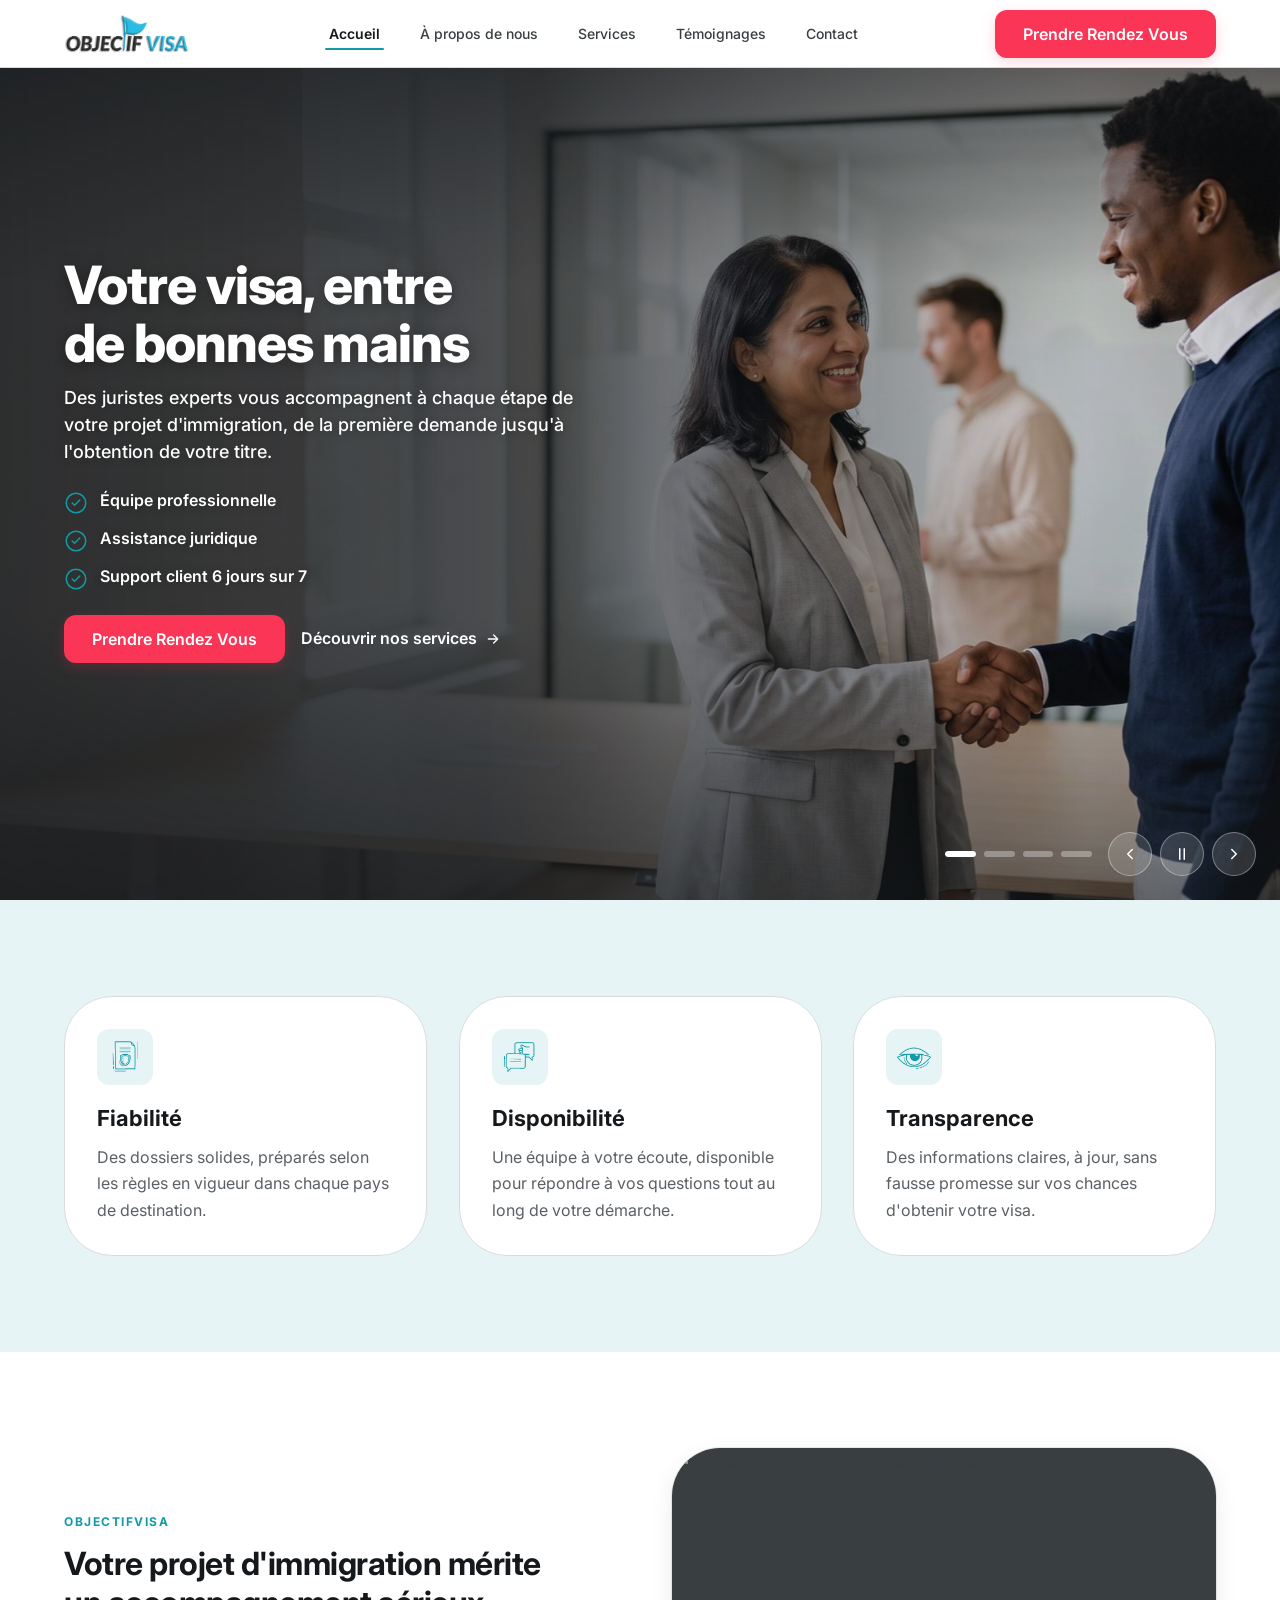
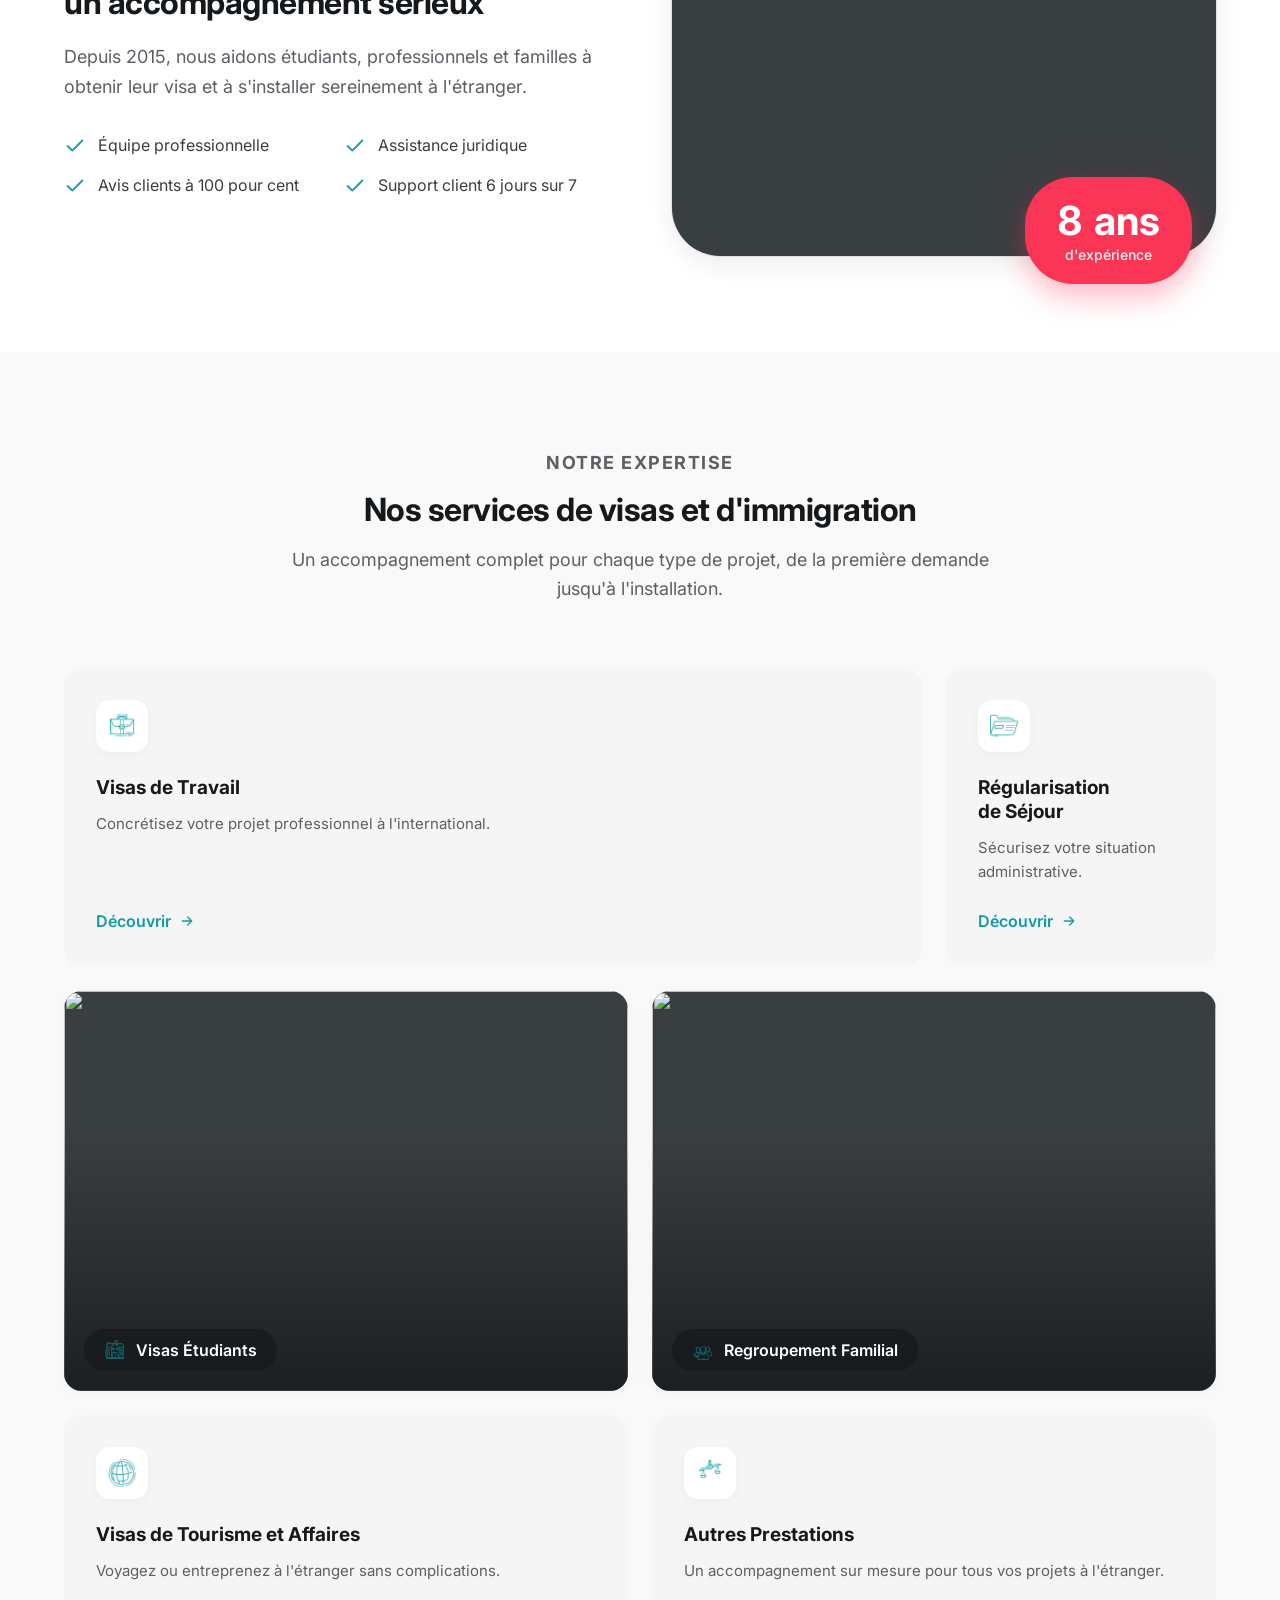
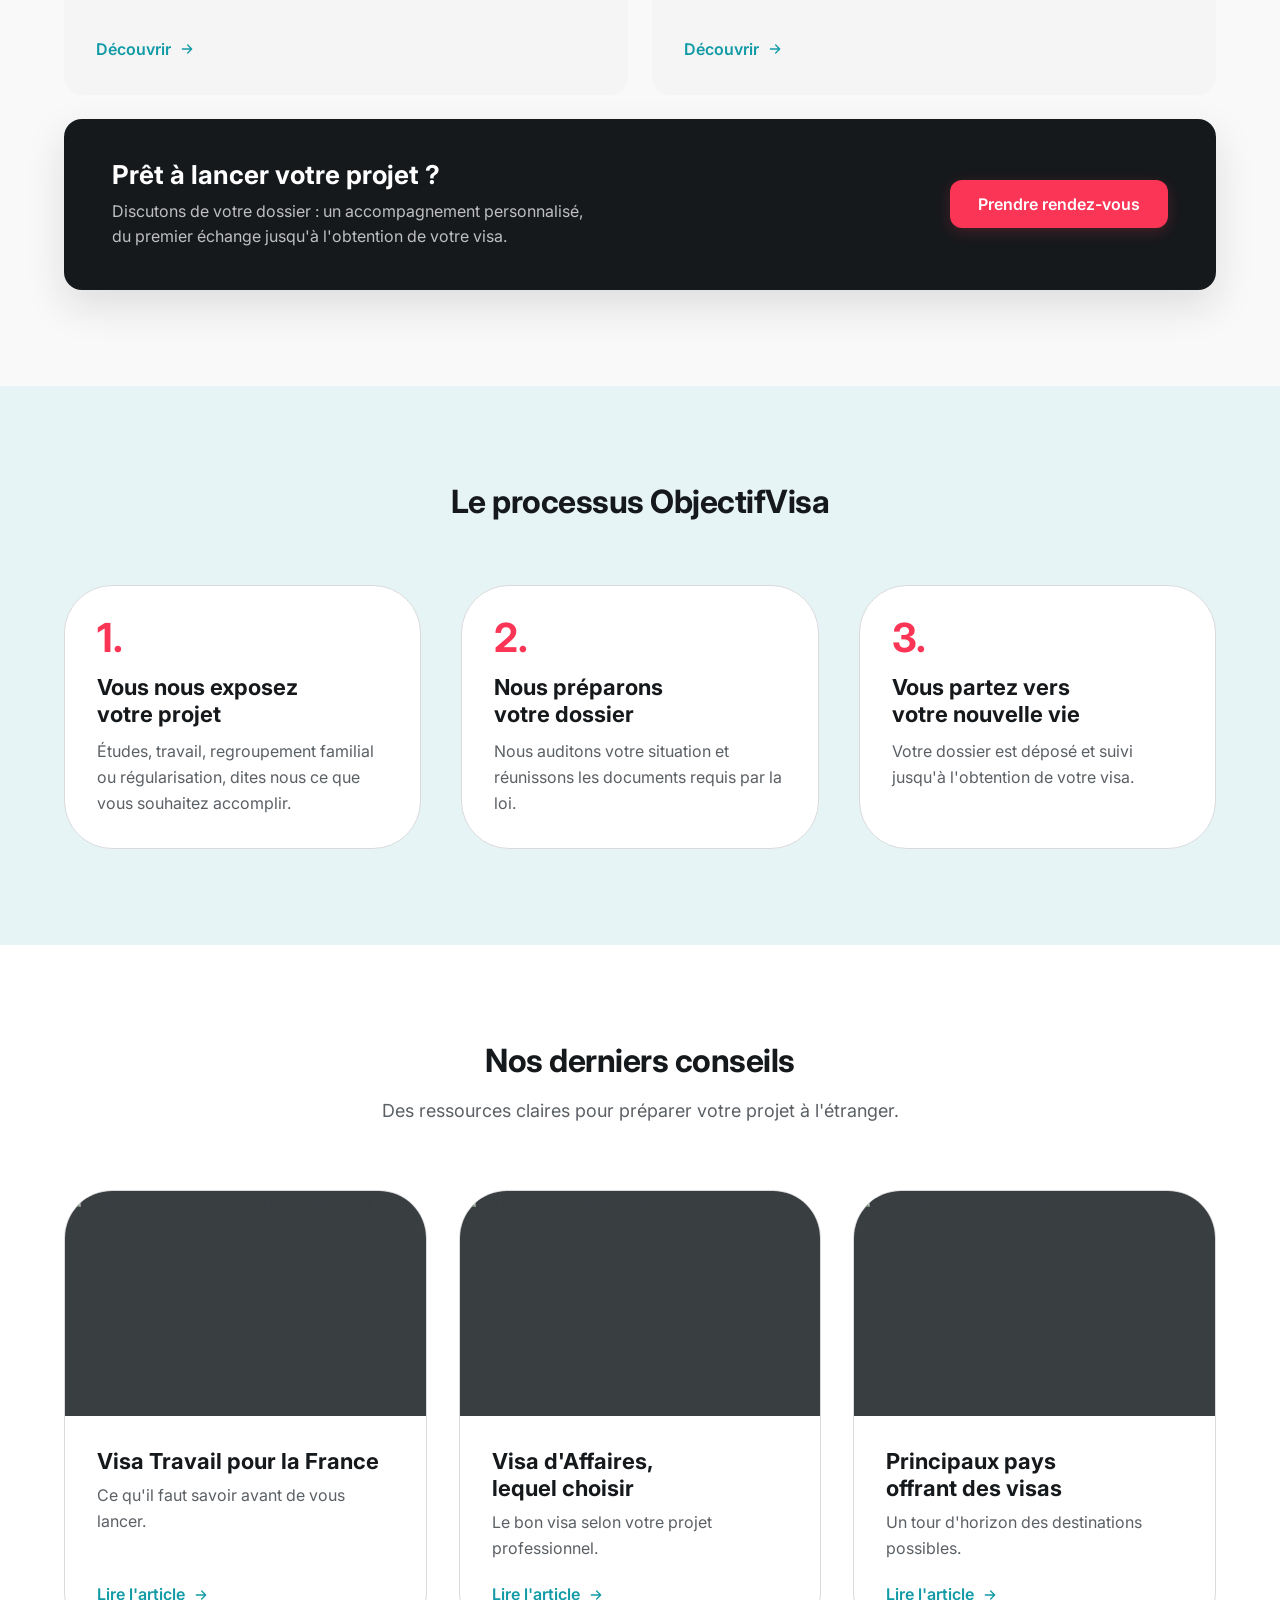
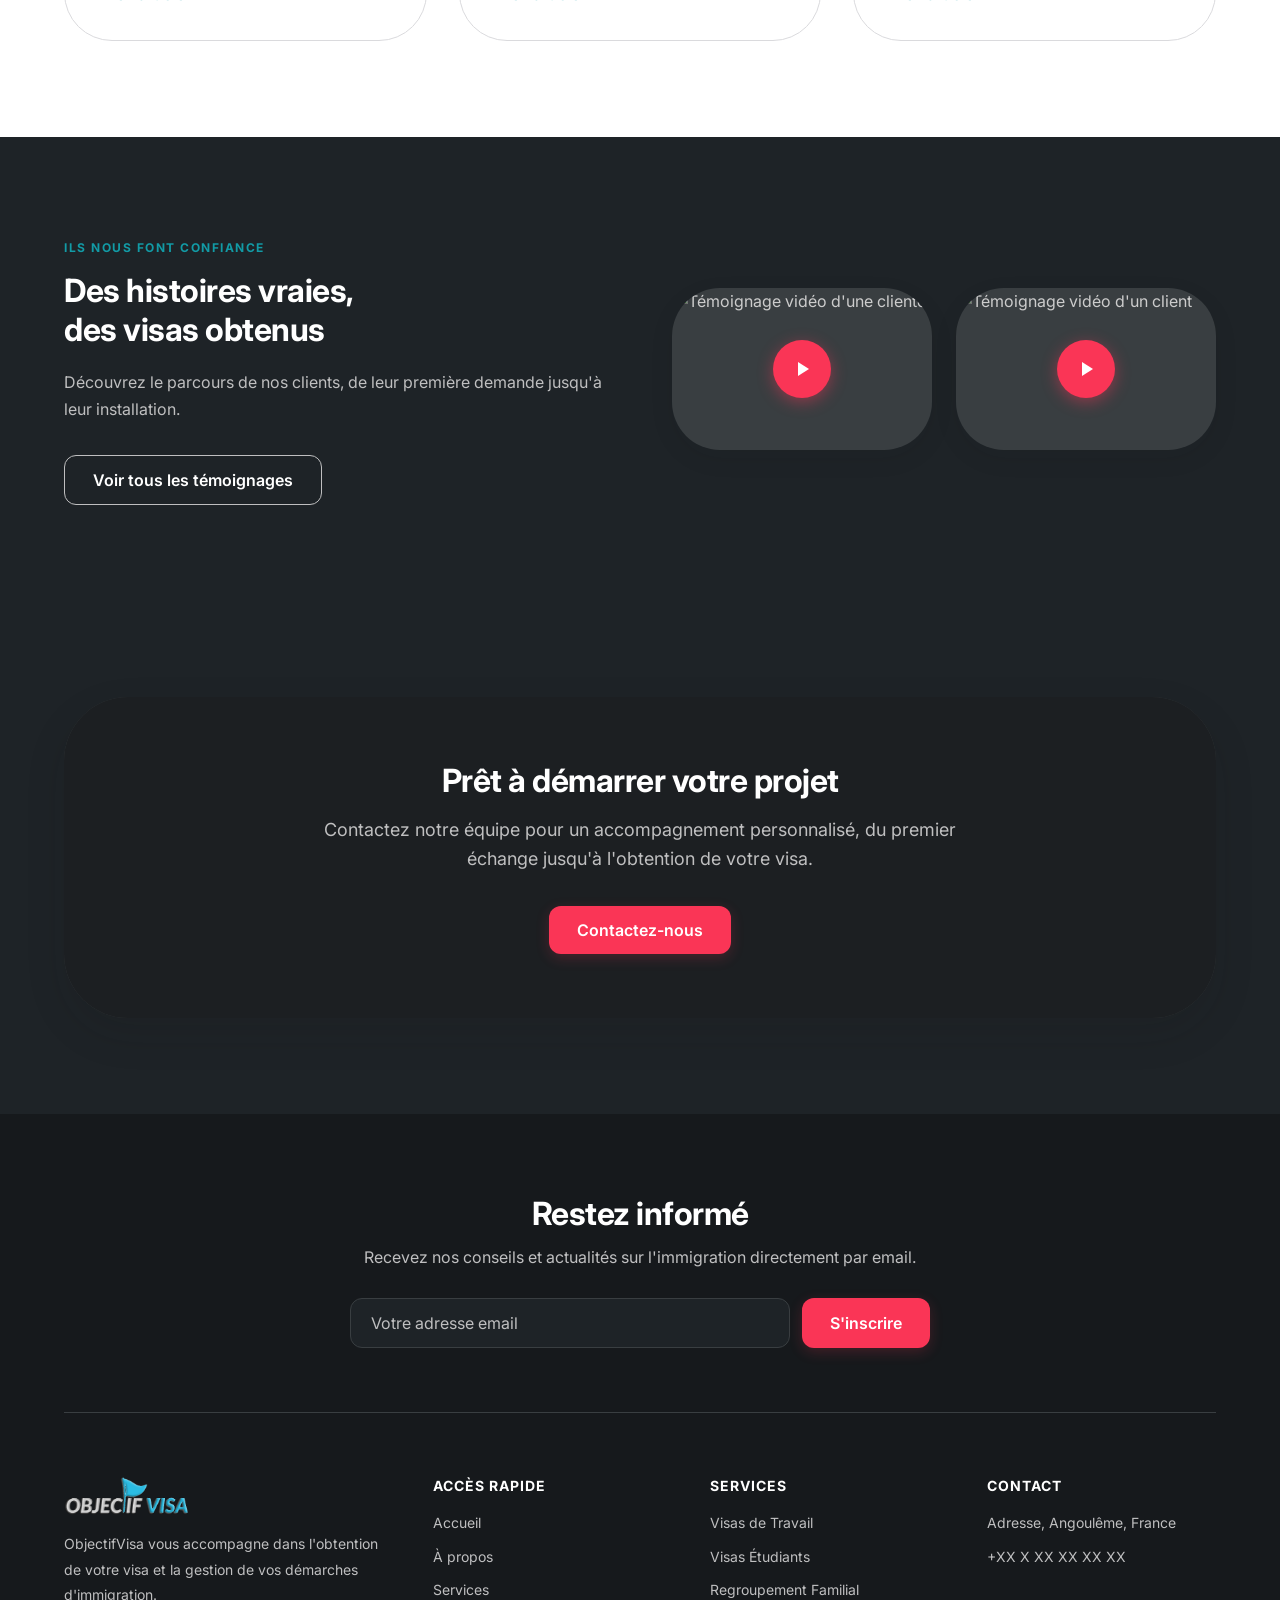
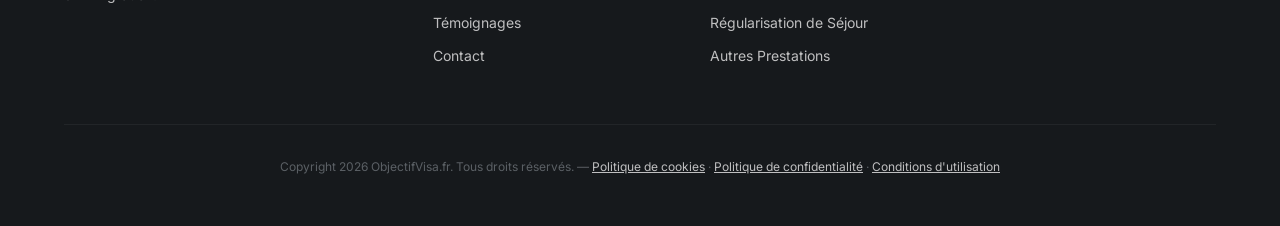
==== commit 4f66508b: "Hero plein ecran a slider + nouveau logo Objectif Visa - Nouveau slider hero (hero.js/hero.css) : 4 " ====
--- a/index.html
+++ b/index.html
@@ -18,8 +18,10 @@
 <meta name="twitter:image" content="https://objectifvisa.fr/images/favicon.png" />
 <link rel="preconnect" href="https://fonts.googleapis.com" />
 <link rel="preconnect" href="https://fonts.gstatic.com" crossorigin />
-<link href="https://fonts.googleapis.com/css2?family=Inter:wght@400;500;600;700&display=swap" rel="stylesheet" />
+<link href="https://fonts.googleapis.com/css2?family=Inter:wght@400;500;600;700;800&display=swap" rel="stylesheet" />
+<link rel="preload" as="image" href="images/hero/hero-1.jpg" fetchpriority="high" />
 <link rel="stylesheet" href="styles.css" />
+<link rel="stylesheet" href="hero.css" />
 </head>
 <body>
 
@@ -72,37 +74,49 @@
     <div class="mobile-backdrop" id="mobile-backdrop"></div>
   </nav>
 
-  <!-- ============ Section 3 — Hero ============ -->
-  <section class="bg-white">
-    <div class="container">
-      <div class="hero-card">
-        <div class="hero-text">
-          <h1>Votre visa, entre de bonnes mains</h1>
-          <p class="sub">Des juristes experts vous accompagnent à chaque étape de votre projet d'immigration, de la première demande jusqu'à l'obtention de votre titre.</p>
-          <ul class="check-list">
-            <li>
-              <svg width="24" height="24" viewBox="0 0 24 24" fill="none" stroke="#129ba6" stroke-width="2" stroke-linecap="round" stroke-linejoin="round"><path d="M20 6 9 17l-5-5"/></svg>
-              Équipe professionnelle
-            </li>
-            <li>
-              <svg width="24" height="24" viewBox="0 0 24 24" fill="none" stroke="#129ba6" stroke-width="2" stroke-linecap="round" stroke-linejoin="round"><path d="M20 6 9 17l-5-5"/></svg>
-              Assistance juridique
-            </li>
-            <li>
-              <svg width="24" height="24" viewBox="0 0 24 24" fill="none" stroke="#129ba6" stroke-width="2" stroke-linecap="round" stroke-linejoin="round"><path d="M20 6 9 17l-5-5"/></svg>
-              Support client 6 jours sur 7
-            </li>
-          </ul>
-          <div class="hero-actions">
-            <a href="contact.html" class="btn btn-coral">Prendre Rendez Vous</a>
-            <a href="services.html" class="link-arrow on-dark">Découvrir nos services
-              <svg width="16" height="16" viewBox="0 0 24 24" fill="none" stroke="currentColor" stroke-width="2" stroke-linecap="round" stroke-linejoin="round"><path d="M5 12h14M13 6l6 6-6 6"/></svg>
-            </a>
-          </div>
-        </div>
-        <div class="hero-media">
-          <img src="https://images.unsplash.com/photo-1551836022-d5d88e9218df?auto=format&fit=crop&w=900&q=80" alt="Une personne tenant un passeport et un document de voyage, expression confiante" loading="lazy" />
-        </div>
+  <!-- ============ Section 3 — Hero plein ecran a slider ============ -->
+  <section class="hero" id="accueil-hero">
+    <div class="hero__bg is-loading" id="hero-bg" role="region" aria-roledescription="carousel" aria-label="Images d illustration du cabinet" aria-live="off"></div>
+    <div class="hero__veil" aria-hidden="true"></div>
+    <div class="hero__inner container">
+      <div class="hero__content">
+        <h1 class="hero__title">Votre visa, entre de bonnes mains</h1>
+        <p class="hero__sub">Des juristes experts vous accompagnent à chaque étape de votre projet d'immigration, de la première demande jusqu'à l'obtention de votre titre.</p>
+        <ul class="check-list hero__assurance">
+          <li>
+            <svg width="24" height="24" viewBox="0 0 256 256" fill="none" stroke="currentColor" stroke-width="16" stroke-linecap="round" stroke-linejoin="round" aria-hidden="true"><path d="M128 24a104 104 0 1 0 0 208 104 104 0 0 0 0-208Z"/><path d="m88 128 24 24 56-56"/></svg>
+            Équipe professionnelle
+          </li>
+          <li>
+            <svg width="24" height="24" viewBox="0 0 256 256" fill="none" stroke="currentColor" stroke-width="16" stroke-linecap="round" stroke-linejoin="round" aria-hidden="true"><path d="M128 24a104 104 0 1 0 0 208 104 104 0 0 0 0-208Z"/><path d="m88 128 24 24 56-56"/></svg>
+            Assistance juridique
+          </li>
+          <li>
+            <svg width="24" height="24" viewBox="0 0 256 256" fill="none" stroke="currentColor" stroke-width="16" stroke-linecap="round" stroke-linejoin="round" aria-hidden="true"><path d="M128 24a104 104 0 1 0 0 208 104 104 0 0 0 0-208Z"/><path d="m88 128 24 24 56-56"/></svg>
+            Support client 6 jours sur 7
+          </li>
+        </ul>
+        <div class="hero-actions hero__actions">
+          <a href="contact.html" class="btn btn-coral">Prendre Rendez Vous</a>
+          <a href="services.html" class="link-arrow on-dark">Découvrir nos services
+            <svg width="16" height="16" viewBox="0 0 24 24" fill="none" stroke="currentColor" stroke-width="2" stroke-linecap="round" stroke-linejoin="round"><path d="M5 12h14M13 6l6 6-6 6"/></svg>
+          </a>
+        </div>
+      </div>
+    </div>
+    <div class="hero__controls" id="hero-controls" hidden>
+      <div class="hero__dots" id="hero-dots"></div>
+      <div class="hero__nav">
+        <button type="button" class="hero__btn" id="hero-prev" aria-label="Slide précédente">
+          <svg width="18" height="18" viewBox="0 0 24 24" fill="none" stroke="currentColor" stroke-width="2" stroke-linecap="round" stroke-linejoin="round" aria-hidden="true"><path d="M15 18l-6-6 6-6"/></svg>
+        </button>
+        <button type="button" class="hero__btn" id="hero-play" aria-label="Mettre en pause le diaporama" aria-pressed="false">
+          <svg class="icon-pause" width="18" height="18" viewBox="0 0 24 24" fill="none" stroke="currentColor" stroke-width="2" stroke-linecap="round" aria-hidden="true"><path d="M9 5v14M15 5v14"/></svg>
+          <svg class="icon-play" width="18" height="18" viewBox="0 0 24 24" fill="currentColor" aria-hidden="true" style="display:none"><path d="M8 5v14l11-7z"/></svg>
+        </button>
+        <button type="button" class="hero__btn" id="hero-next" aria-label="Slide suivante">
+          <svg width="18" height="18" viewBox="0 0 24 24" fill="none" stroke="currentColor" stroke-width="2" stroke-linecap="round" stroke-linejoin="round" aria-hidden="true"><path d="M9 18l6-6-6-6"/></svg>
+        </button>
       </div>
     </div>
   </section>
@@ -375,6 +389,7 @@
     </div>
   </div>
 
+  <script src="hero.js" defer></script>
   <script src="main.js"></script>
 </body>
 </html>
--- a/styles.css
+++ b/styles.css
@@ -302,7 +302,7 @@
 }
 
 .btn:hover .btn-label {
-  transform: translateY(-130%);
+  transform: translateY(-200%);
 }
 
 .btn .btn-text-swap {
@@ -2554,11 +2554,21 @@
   }
 }
 
-.pillars > *,
-.services-grid > *,
-.testi-cards > *,
-.blog-grid > *,
-.bento-grid > * {
+/* JS actif uniquement : les grilles restent visibles sans JS (progressive enhancement) */
+html.js .pillars:not(.is-visible) > *,
+html.js .services-grid:not(.is-visible) > *,
+html.js .testi-cards:not(.is-visible) > *,
+html.js .blog-grid:not(.is-visible) > *,
+html.js .bento-grid:not(.is-visible) > * {
+  opacity: 0;
+}
+
+/* Reveal au scroll : le .is-visible est pose par main.js / IntersectionObserver */
+html.js .pillars.is-visible > *,
+html.js .services-grid.is-visible > *,
+html.js .testi-cards.is-visible > *,
+html.js .blog-grid.is-visible > *,
+html.js .bento-grid.is-visible > * {
   animation: card-enter 0.4s cubic-bezier(0.16, 1, 0.3, 1) both;
 }
 
@@ -2601,14 +2611,27 @@
 
 .bento-grid > *:nth-child(7) { animation-delay: 480ms; }
 
-/* Respect prefers-reduced-motion */
+/* Respect prefers-reduced-motion — couvre aussi le reveal gate (.is-visible) */
 @media (prefers-reduced-motion: reduce) {
   .pillars > *,
   .services-grid > *,
   .testi-cards > *,
   .blog-grid > *,
-  .bento-grid > * {
-    animation: none;
+  .bento-grid > *,
+  html.js .pillars.is-visible > *,
+  html.js .services-grid.is-visible > *,
+  html.js .testi-cards.is-visible > *,
+  html.js .blog-grid.is-visible > *,
+  html.js .bento-grid.is-visible > * {
+    animation: none !important;
+  }
+  /* Jamais de contenu invisible : gate opacity retiree en mode reduit */
+  html.js .pillars:not(.is-visible) > *,
+  html.js .services-grid:not(.is-visible) > *,
+  html.js .testi-cards:not(.is-visible) > *,
+  html.js .blog-grid:not(.is-visible) > *,
+  html.js .bento-grid:not(.is-visible) > * {
+    opacity: 1;
   }
 }
 
--- a/hero.css
+++ b/hero.css
@@ -0,0 +1,475 @@
+/* ==========================================================================
+   Objectif Visa — Hero plein ecran a slider (index.html uniquement)
+   Tokens utilises : couleurs, --font-inter, --text-display / --text-subheading,
+   --spacing-*, --page-max-width, --radius-buttons, --radius-pills.
+   Aucune valeur chromatique ou typo en dur. Variables locales : --hero-*.
+   ========================================================================== */
+
+.hero {
+  --hero-focal-x: 75%;
+  --hero-focal-y: 50%;
+  --hero-slide-ms: 4000ms;
+  --hero-fade-ms: 1000ms;
+
+  position: relative;
+  isolation: isolate;
+  overflow-x: clip;
+  padding-top: 0;
+  padding-bottom: 0;
+
+  /* Fond de repli 0 image : degrade charcoal vers abyss, teinte de marque discrète */
+  background:
+    radial-gradient(120% 90% at 85% 10%, rgba(18, 155, 166, 0.16), rgba(18, 155, 166, 0) 55%),
+    linear-gradient(135deg, var(--color-charcoal-ink), var(--color-deep-abyss));
+
+  /* Regle n1 : l ecran moins la hauteur au dessus du hero (nav fixe mesuree en JS) */
+  min-height: calc(100vh - var(--above-hero-h, 68px));
+  min-height: calc(100dvh - var(--above-hero-h, 68px));
+  display: flex;
+  align-items: stretch;
+}
+
+/* ---------- Fond slider ---------- */
+
+.hero__bg {
+  position: absolute;
+  inset: 0;
+  z-index: 0;
+  overflow: clip;
+  background: transparent;
+}
+
+/* Skeleton discret pendant le chargement, sans saut de mise en page */
+.hero__bg.is-loading::after {
+  content: "";
+  position: absolute;
+  inset: 0;
+  background: linear-gradient(100deg, rgba(255, 255, 255, 0) 40%, rgba(255, 255, 255, 0.06) 50%, rgba(255, 255, 255, 0) 60%);
+  animation: hero-skeleton 1.6s cubic-bezier(0.22, 1, 0.36, 1) infinite;
+}
+
+@keyframes hero-skeleton {
+  from { transform: translateX(-100%); }
+  to { transform: translateX(100%); }
+}
+
+.hero__slide {
+  position: absolute;
+  inset: 0;
+  opacity: 0;
+  visibility: hidden;
+  transition: opacity var(--hero-fade-ms) cubic-bezier(0.4, 0, 0.2, 1),
+    visibility 0s linear var(--hero-fade-ms);
+  pointer-events: none;
+  will-change: opacity;
+  backface-visibility: hidden;
+  -webkit-backface-visibility: hidden;
+  transform: translateZ(0);
+}
+
+.hero__slide.is-active {
+  opacity: 1;
+  visibility: visible;
+  transition: opacity var(--hero-fade-ms) cubic-bezier(0.4, 0, 0.2, 1);
+  z-index: 1;
+}
+
+.hero__slide picture,
+.hero__slide img {
+  display: block;
+  width: 100%;
+  height: 100%;
+}
+
+.hero__slide img {
+  object-fit: cover;
+  object-position: var(--hero-focal-x) var(--hero-focal-y);
+  /* Repos = fin du zoom : la slide sortante ne saute plus en arriere pendant le fondu.
+     La transition adoucit le retour si on change de slide avant la fin du zoom. */
+  transform: scale(1.05) translateZ(0);
+  transition: transform 0.8s ease;
+  will-change: transform;
+  backface-visibility: hidden;
+  -webkit-backface-visibility: hidden;
+}
+
+.hero__slide.is-active img {
+  animation: hero-kenburns var(--hero-slide-ms) linear forwards;
+}
+
+@keyframes hero-kenburns {
+  from { transform: scale(1) translateZ(0); }
+  to { transform: scale(1.05) translateZ(0); }
+}
+
+/* ---------- Voile de lisibilite (charcoal en transparence) ---------- */
+
+.hero__veil {
+  position: absolute;
+  inset: 0;
+  z-index: 1;
+  pointer-events: none;
+  background:
+    linear-gradient(180deg, rgba(22, 25, 28, 0.55) 0%, rgba(22, 25, 28, 0) 26%),
+    linear-gradient(90deg, rgba(22, 25, 28, 0.88) 0%, rgba(22, 25, 28, 0.78) 38%, rgba(22, 25, 28, 0.45) 62%, rgba(22, 25, 28, 0.15) 85%),
+    linear-gradient(0deg, rgba(22, 25, 28, 0.55) 0%, rgba(22, 25, 28, 0) 34%);
+}
+
+/* ---------- Contenu texte, colonne gauche ---------- */
+
+.hero__inner {
+  position: relative;
+  z-index: 2;
+  display: flex;
+  align-items: center;
+  flex: 1;
+  padding-top: calc(var(--spacing-48) + env(safe-area-inset-top, 0px));
+  /* Reserve basse : jamais de chevauchement avec les controles */
+  padding-bottom: calc(var(--spacing-96) + env(safe-area-inset-bottom, 0px));
+  padding-left: var(--container-pad-h);
+  padding-right: var(--container-pad-h);
+}
+
+.hero__content {
+  max-width: min(40rem, 56%);
+  color: var(--color-pure-white);
+}
+
+/* Entree douce au premier affichage seulement, decalee entre elements */
+.hero.is-ready .hero__content > * {
+  animation: hero-rise 0.8s cubic-bezier(0.22, 1, 0.36, 1) both;
+}
+
+.hero.is-ready .hero__content > *:nth-child(2) { animation-delay: 90ms; }
+.hero.is-ready .hero__content > *:nth-child(3) { animation-delay: 180ms; }
+.hero.is-ready .hero__content > *:nth-child(4) { animation-delay: 270ms; }
+
+@keyframes hero-rise {
+  from { opacity: 0; transform: translateY(18px); }
+  to { opacity: 1; transform: translateY(0); }
+}
+
+.hero__title {
+  color: var(--color-pure-white);
+  font-family: var(--font-inter);
+  font-weight: 800;
+  line-height: 1.08;
+  letter-spacing: -0.02em;
+  text-wrap: balance;
+  text-shadow: 0 2px 14px rgba(0, 0, 0, 0.35);
+  /* Fluide en largeur ET hauteur, tokens comme maximums */
+  font-size: clamp(2rem, 3vw + 1.6svh, var(--text-display));
+  margin-bottom: var(--spacing-12);
+}
+
+.hero__sub {
+  color: var(--color-pure-white);
+  opacity: 0.95;
+  font-family: var(--font-inter);
+  font-weight: 500;
+  font-size: clamp(1.0625rem, 1vw + 0.9svh, var(--text-subheading));
+  line-height: 1.5;
+  margin-bottom: var(--spacing-24);
+  max-width: 46ch;
+  text-wrap: pretty;
+  text-shadow: 0 1px 10px rgba(0, 0, 0, 0.35);
+}
+
+/* Liste de reassurance : lignes simples, pas de cartes */
+.hero__assurance {
+  margin-bottom: var(--spacing-24);
+  color: var(--color-pure-white);
+  gap: var(--spacing-12);
+}
+
+.hero__assurance li {
+  font-size: clamp(0.9375rem, 0.7vw + 0.8svh, var(--text-body));
+  font-weight: 600;
+  line-height: 1.4;
+  color: var(--color-pure-white);
+  text-shadow: 0 1px 8px rgba(0, 0, 0, 0.3);
+}
+
+.hero__assurance svg {
+  color: var(--color-brand-blue);
+  flex-shrink: 0;
+}
+
+/* Boutons : composants existants reutilises tels quels */
+.hero__actions {
+  display: flex;
+  align-items: center;
+  flex-wrap: wrap;
+  gap: var(--spacing-16);
+}
+
+/* Variante secondaire contour clair sur fond sombre, memes dimensions que .btn.
+   (.btn-dark-outline existe deja et convient ; ce scope .hero garantit le
+   contraste sur image si theme.css evolue.) */
+.hero .btn-outline-light {
+  display: inline-flex;
+  align-items: center;
+  justify-content: center;
+  gap: var(--spacing-8);
+  font-family: var(--font-inter);
+  font-size: var(--text-body);
+  font-weight: 600;
+  border-radius: var(--radius-buttons);
+  padding: 14px 28px;
+  min-height: 48px;
+  line-height: 1.25;
+  white-space: nowrap;
+  box-sizing: border-box;
+  background: transparent;
+  color: var(--color-pure-white);
+  border: 1.5px solid var(--color-pure-white);
+}
+
+.hero .btn-outline-light:hover {
+  background: rgba(255, 255, 255, 0.1);
+}
+
+/* ---------- Controles discrets, jamais sur le texte ---------- */
+
+.hero__controls {
+  position: absolute;
+  z-index: 3;
+  right: max(var(--container-pad-h), env(safe-area-inset-right, 0px));
+  bottom: calc(var(--spacing-24) + env(safe-area-inset-bottom, 0px));
+  display: flex;
+  align-items: center;
+  gap: var(--spacing-16);
+}
+
+.hero__controls[hidden] {
+  display: none;
+}
+
+.hero__dots {
+  display: flex;
+  align-items: center;
+  gap: var(--spacing-8);
+}
+
+.hero__dot {
+  position: relative;
+  width: clamp(1.75rem, 2.4vw, 2.5rem);
+  height: 1.5rem;
+  display: inline-flex;
+  align-items: center;
+  border-radius: var(--radius-pills);
+}
+
+.hero__dot-track {
+  display: block;
+  width: 100%;
+  height: 0.375rem;
+  border-radius: var(--radius-pills);
+  background: rgba(255, 255, 255, 0.32);
+  overflow: hidden;
+}
+
+.hero__dot-fill {
+  display: block;
+  width: 100%;
+  height: 100%;
+  border-radius: var(--radius-pills);
+  background: var(--color-pure-white);
+  transform: scaleX(0);
+  transform-origin: left center;
+}
+
+/* Barre de progression sur la slide active */
+.hero__dot.is-active .hero__dot-fill {
+  animation: hero-progress var(--hero-slide-ms) linear forwards;
+}
+
+@keyframes hero-progress {
+  from { transform: scaleX(0); }
+  to { transform: scaleX(1); }
+}
+
+/* Pause globale : fige la progression */
+.hero.is-paused .hero__dot-fill {
+  animation-play-state: paused;
+}
+
+.hero__nav {
+  display: flex;
+  align-items: center;
+  gap: var(--spacing-8);
+}
+
+.hero__btn {
+  width: 2.75rem;
+  height: 2.75rem;
+  display: inline-flex;
+  align-items: center;
+  justify-content: center;
+  border-radius: var(--radius-pills);
+  color: var(--color-pure-white);
+  background: rgba(255, 255, 255, 0.14);
+  border: 1px solid rgba(255, 255, 255, 0.35);
+  transition: background-color 0.2s cubic-bezier(0.22, 1, 0.36, 1);
+}
+
+.hero__btn:hover {
+  background: rgba(255, 255, 255, 0.26);
+}
+
+.hero__btn:focus-visible,
+.hero__dot:focus-visible {
+  outline: 2px solid var(--color-pure-white);
+  outline-offset: 3px;
+}
+
+/* ---------- Mobile portrait : contenu en bas, boutons pleine largeur ---------- */
+
+@media (max-width: 767px) {
+  .hero {
+    --hero-focal-x: 78%;
+  }
+
+  /* Voile vertical depuis le bas */
+  .hero__veil {
+    background:
+      linear-gradient(180deg, rgba(22, 25, 28, 0.25) 0%, rgba(22, 25, 28, 0) 30%),
+      linear-gradient(0deg, rgba(22, 25, 28, 0.9) 0%, rgba(22, 25, 28, 0.62) 46%, rgba(22, 25, 28, 0.12) 78%);
+  }
+
+  .hero__slide img {
+    object-position: 78% 50%;
+  }
+
+  .hero__inner {
+    align-items: flex-end;
+    padding-top: var(--spacing-32);
+    /* Controles reserves tout en bas, texte juste au dessus */
+    padding-bottom: calc(var(--spacing-64) + var(--spacing-16) + env(safe-area-inset-bottom, 0px));
+  }
+
+  .hero__content {
+    max-width: 100%;
+  }
+
+  .hero__title {
+    font-size: clamp(1.75rem, 8.5vw + 1svh, 2.5rem);
+  }
+
+  .hero__assurance {
+    display: grid;
+  }
+
+  .hero__actions {
+    flex-direction: column;
+    align-items: stretch;
+  }
+
+  .hero__actions .btn,
+  .hero__actions .btn-outline-light {
+    width: 100%;
+  }
+
+  .hero__actions .link-arrow {
+    justify-content: center;
+  }
+
+  .hero__controls {
+    right: var(--spacing-16);
+    left: var(--spacing-16);
+    justify-content: flex-end;
+  }
+}
+
+/* ---------- Hauteurs courtes : reduire, puis masquer liste, puis paragraphe ----------
+   Apres le bloc mobile : a specificite egale, la hauteur gagne sur la largeur. */
+
+@media (max-height: 640px) {
+  .hero .hero__title {
+    font-size: clamp(1.625rem, 5vw + 2.4svh, 2.5rem);
+    margin-bottom: var(--spacing-12);
+  }
+
+  .hero .hero__inner {
+    padding-top: var(--spacing-24);
+    padding-bottom: calc(var(--spacing-64) + var(--spacing-16) + env(safe-area-inset-bottom, 0px));
+  }
+
+  .hero .hero__sub {
+    font-size: clamp(0.875rem, 2.4vw + 0.8svh, 1rem);
+    margin-bottom: var(--spacing-16);
+  }
+
+  /* D abord la liste de reassurance */
+  .hero .hero__assurance {
+    display: none;
+  }
+
+  .hero .hero__actions {
+    gap: var(--spacing-8);
+  }
+
+  .hero .hero__actions .btn,
+  .hero .hero__actions .btn-outline-light {
+    min-height: 44px;
+    padding: 12px 20px;
+  }
+}
+
+@media (orientation: landscape) and (max-height: 480px) {
+  .hero .hero__title {
+    font-size: clamp(1.375rem, 2vw + 2.2svh, 2rem);
+    margin-bottom: var(--spacing-12);
+  }
+
+  /* Ensuite le paragraphe ; titre et 2 boutons ne disparaissent jamais */
+  .hero .hero__sub {
+    display: none;
+  }
+
+  .hero .hero__inner {
+    align-items: center;
+    padding-top: var(--spacing-16);
+    padding-bottom: calc(var(--spacing-64) + env(safe-area-inset-bottom, 0px));
+  }
+
+  /* Boutons en ligne pour tenir en hauteur */
+  .hero .hero__actions {
+    flex-direction: row;
+    align-items: center;
+  }
+
+  .hero .hero__actions .btn,
+  .hero .hero__actions .btn-outline-light {
+    width: auto;
+    min-height: 44px;
+    padding: 12px 20px;
+  }
+}
+
+/* ---------- Mouvements reduits : fondu simple, pas d autoplay ni de zoom ---------- */
+
+@media (prefers-reduced-motion: reduce) {
+  .hero__slide {
+    transition-duration: 0.01ms;
+  }
+
+  .hero__slide img {
+    animation: none;
+    transform: none;
+  }
+
+  .hero.is-ready .hero__content > * {
+    animation: none;
+  }
+
+  .hero__bg.is-loading::after {
+    animation: none;
+    display: none;
+  }
+
+  .hero__dot.is-active .hero__dot-fill {
+    animation: none;
+    transform: scaleX(1);
+  }
+}
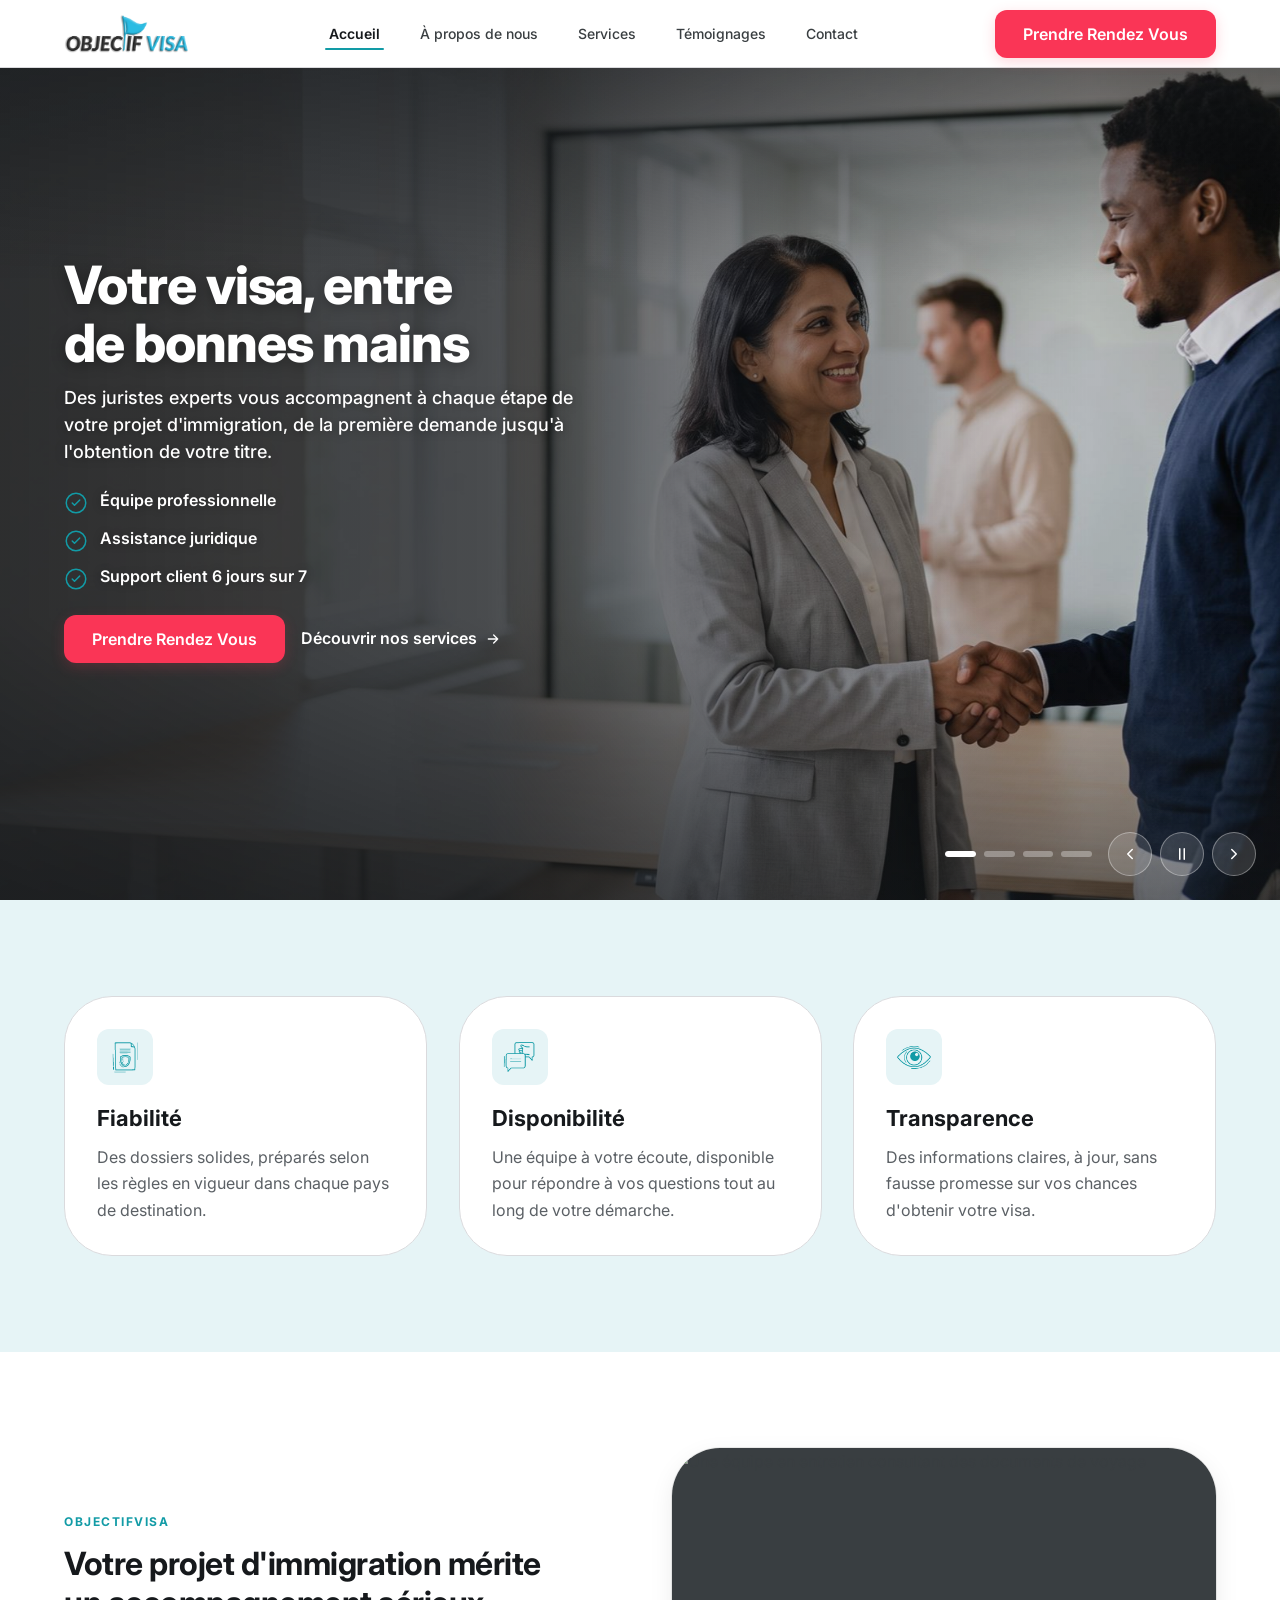
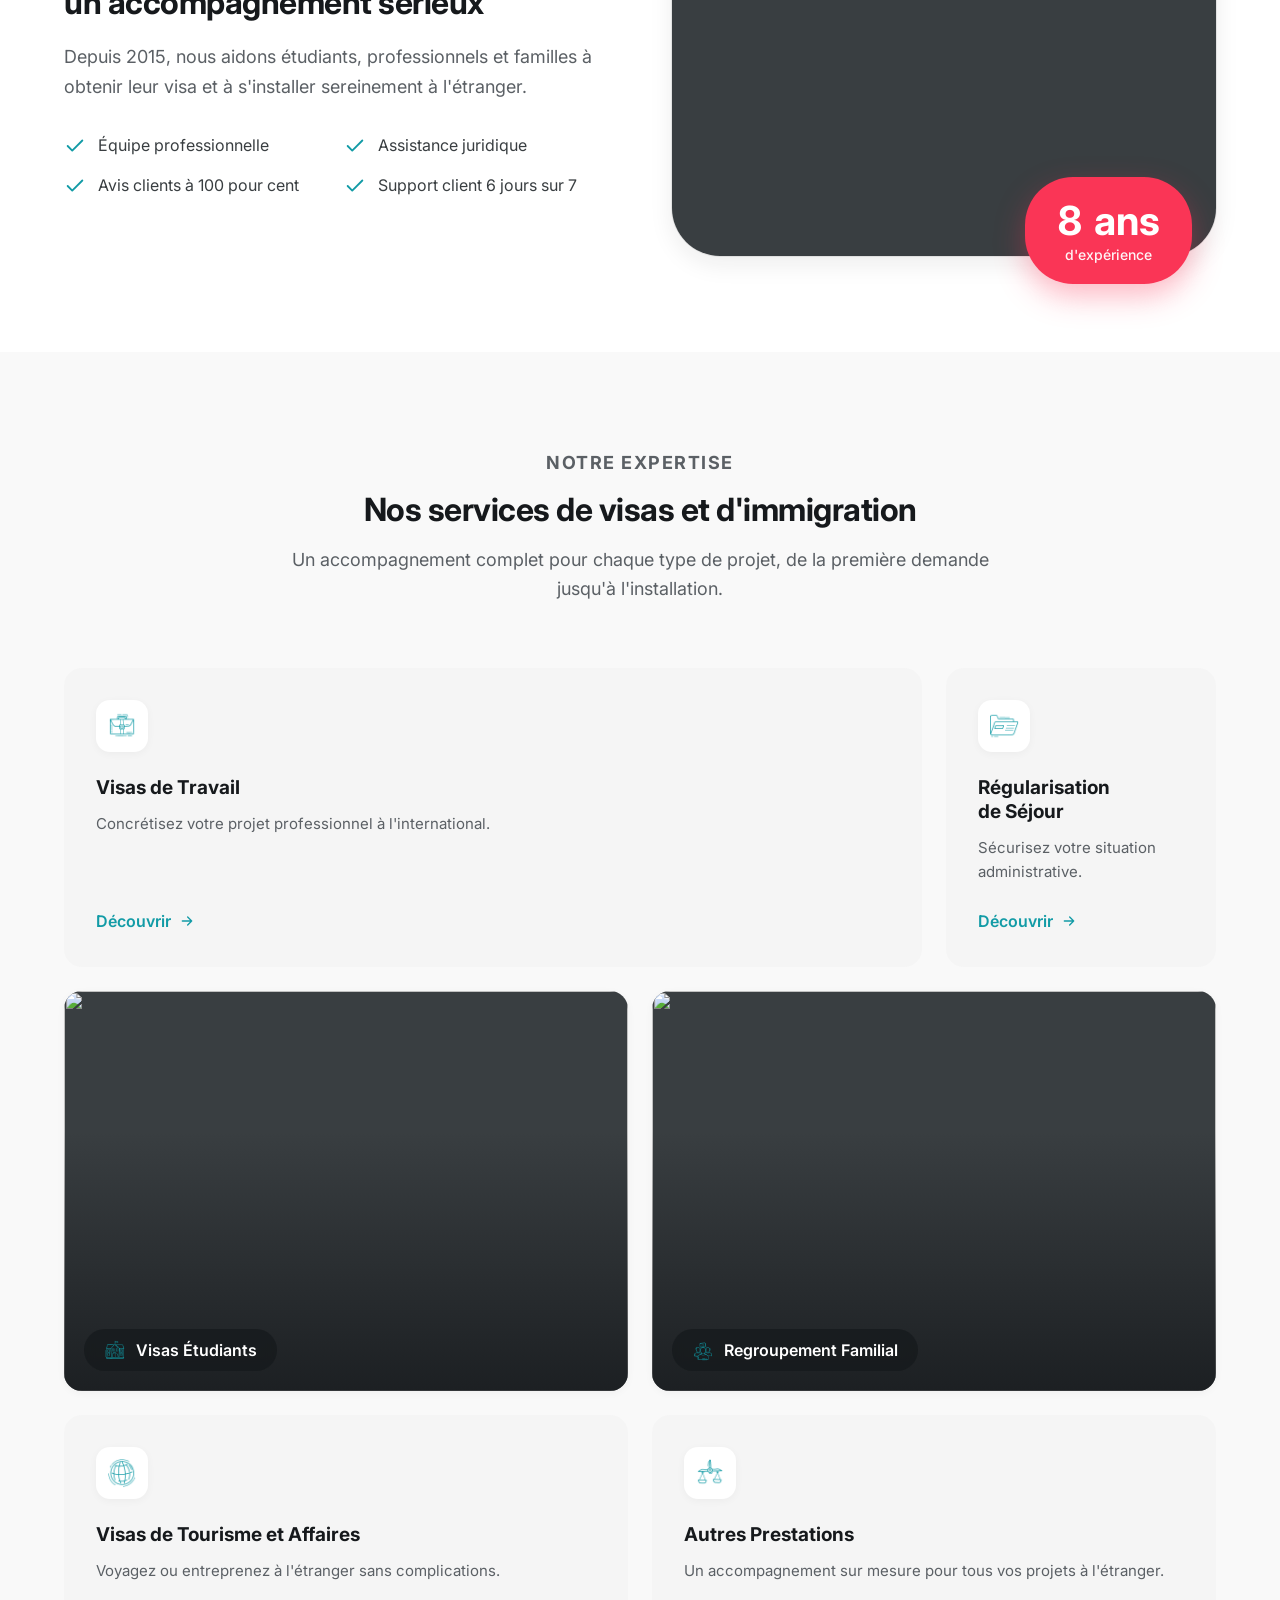
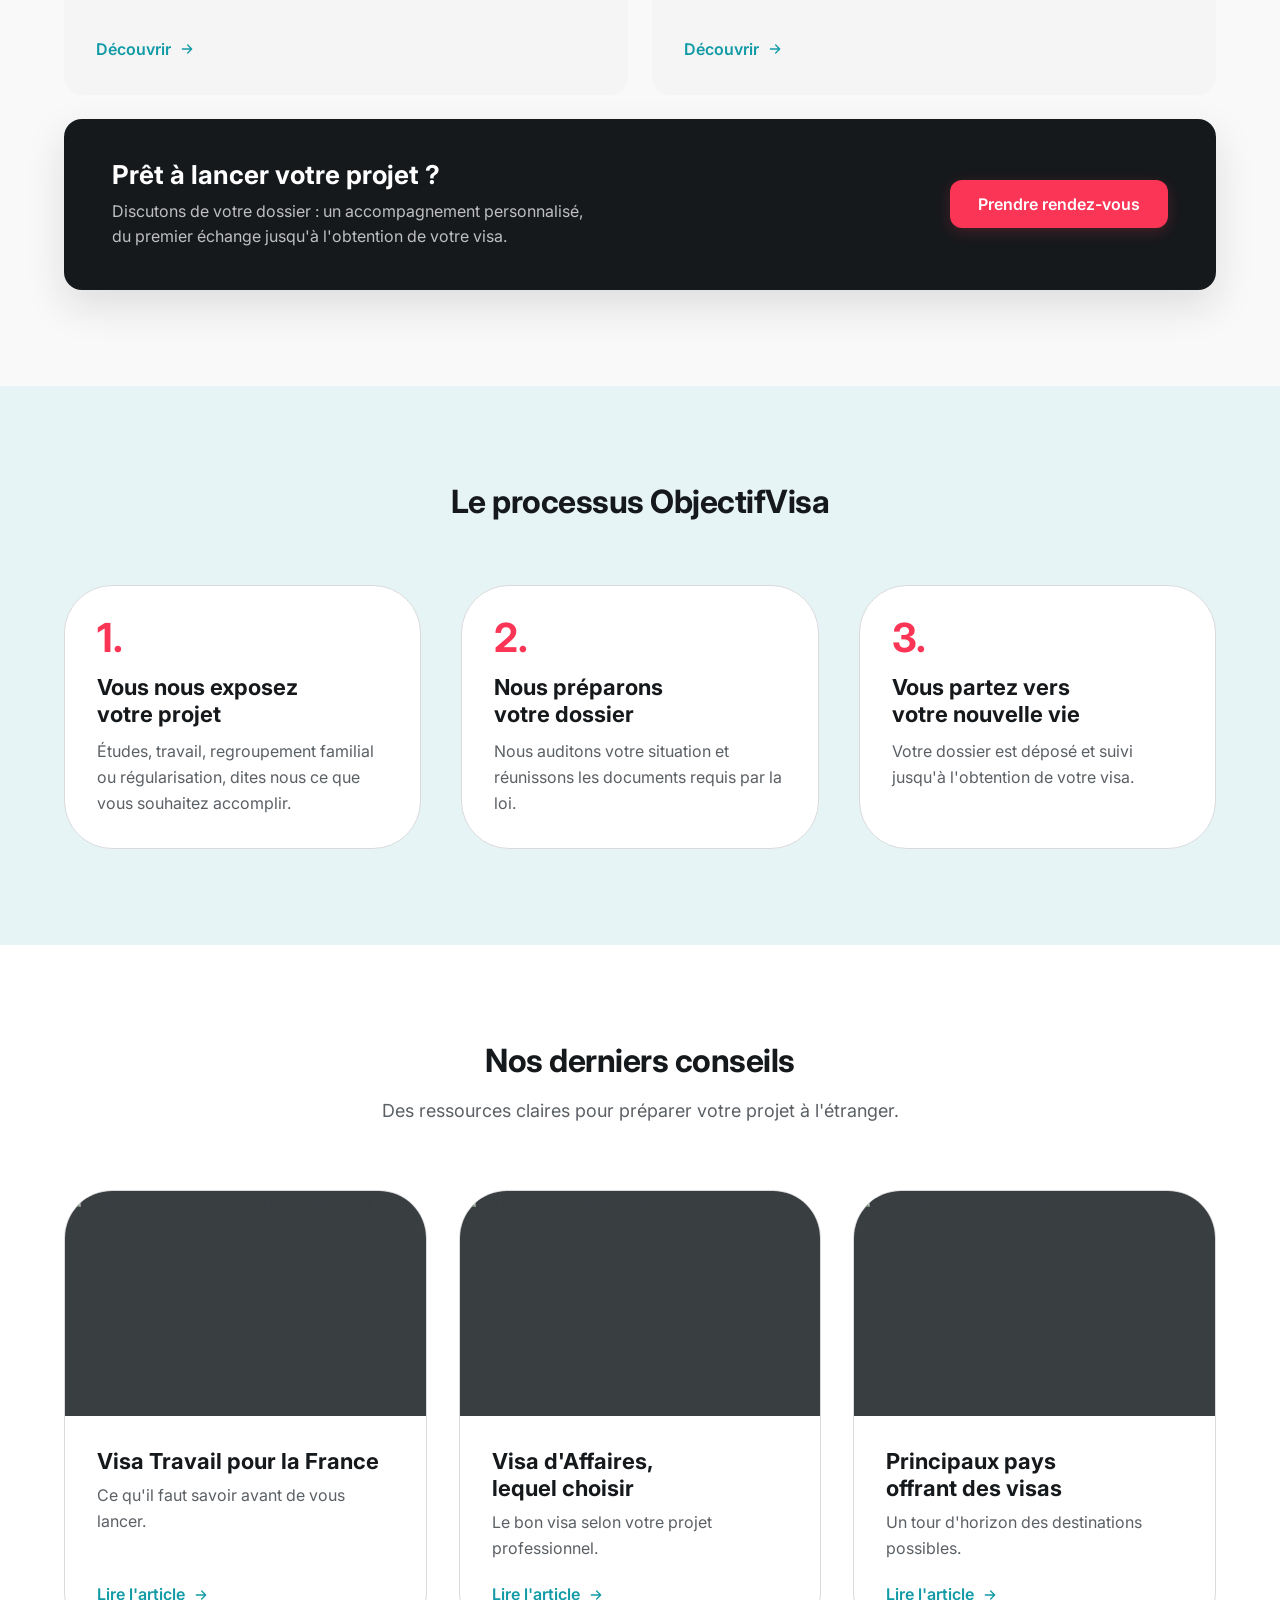
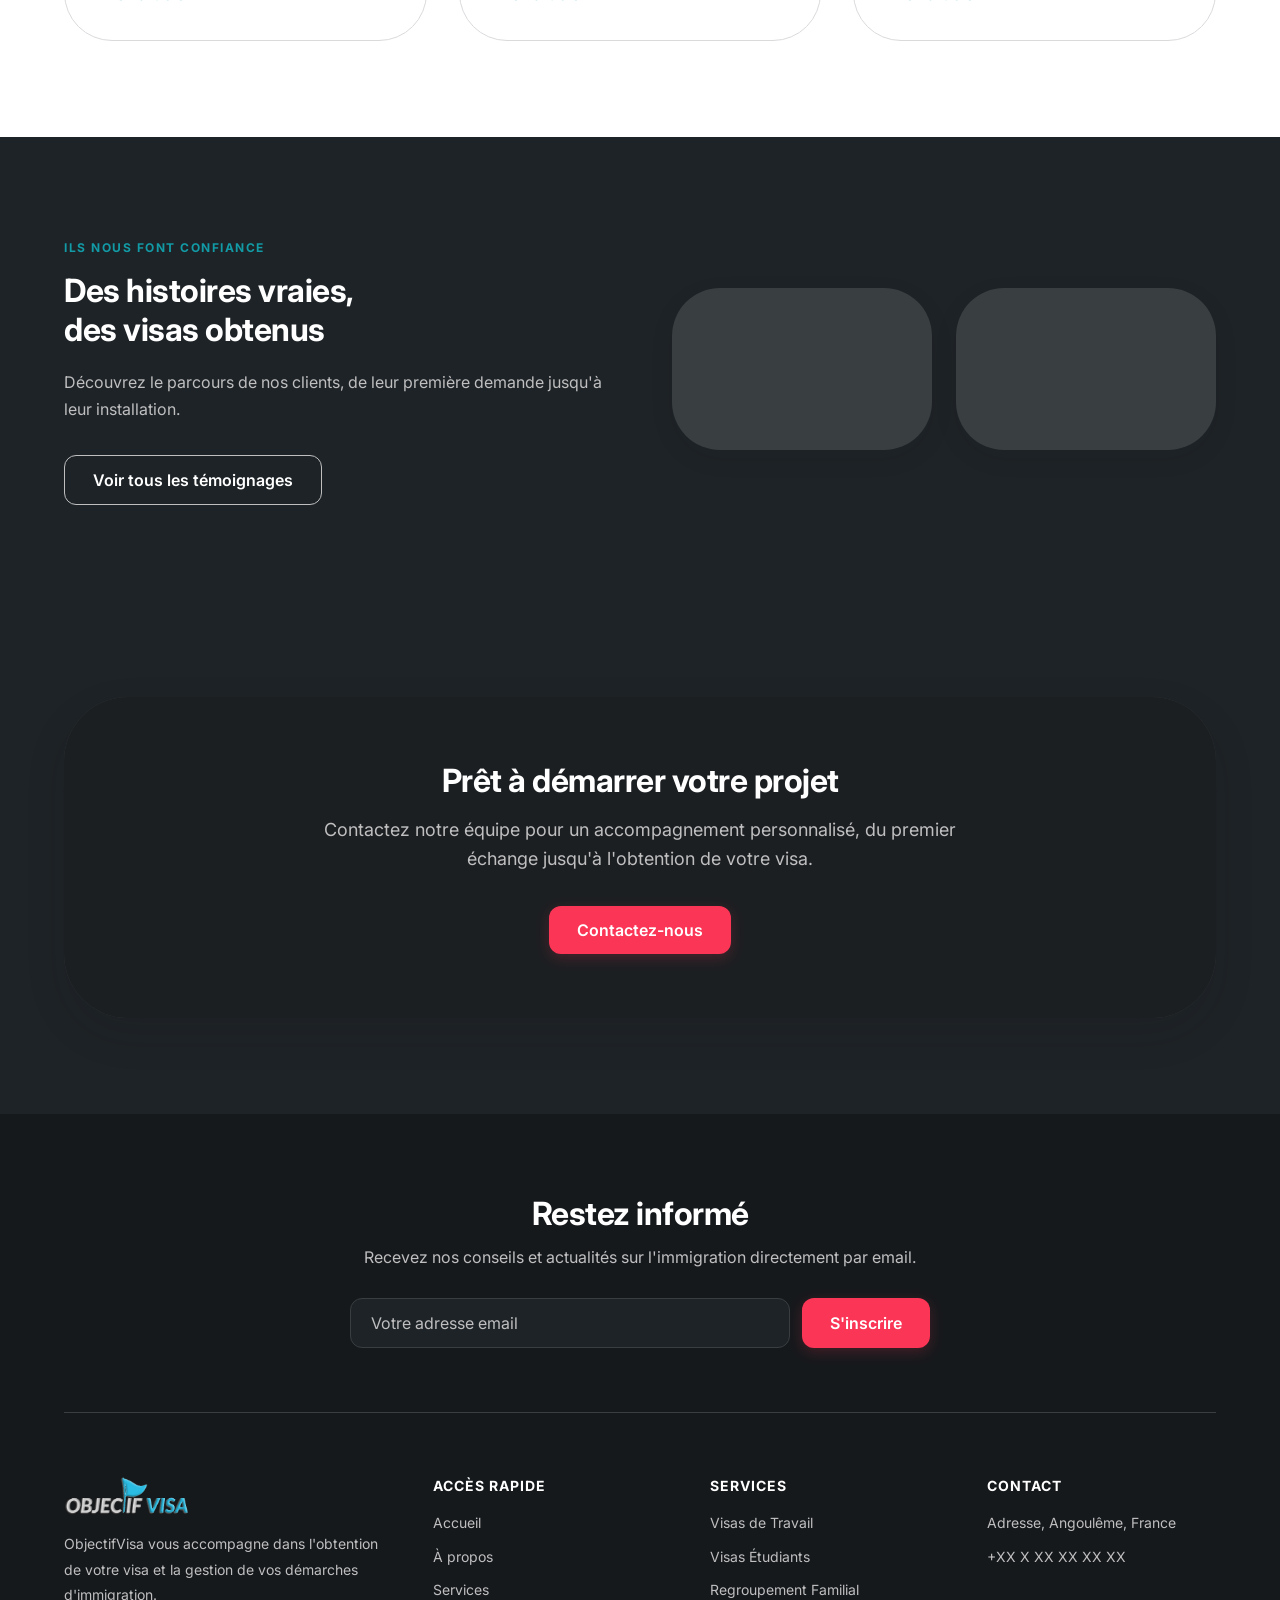
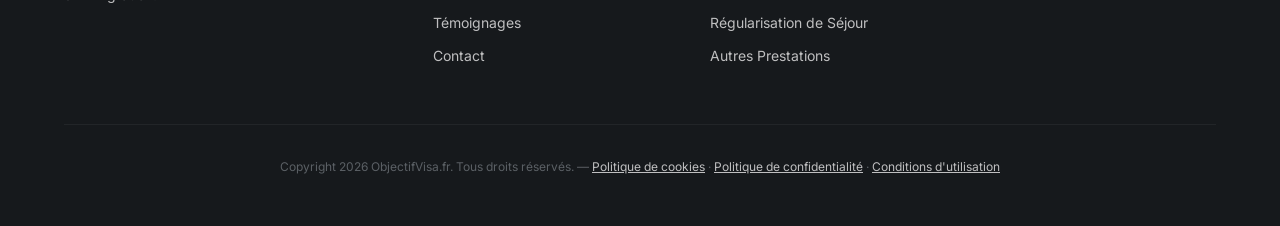
==== commit 7e0c7cb8: "Remplace les fausses miniatures temoignages par 2 vraies videos YouTube" ====
--- a/index.html
+++ b/index.html
@@ -312,12 +312,10 @@
         </div>
         <div class="testi-videos">
           <div class="video-thumb">
-            <img src="https://images.unsplash.com/photo-1573497019940-1c28c88b4f3e?auto=format&fit=crop&w=500&q=80" alt="Témoignage vidéo d'une cliente" loading="lazy" />
-            <span class="play-btn"><svg width="24" height="24" viewBox="0 0 24 24" fill="#fff"><path d="M8 5v14l11-7z"/></svg></span>
+            <iframe src="https://www.youtube-nocookie.com/embed/0FdJrdfBO5M" title="Témoignage client Objectif Visa — vidéo 1" loading="lazy" allow="accelerometer; autoplay; clipboard-write; encrypted-media; gyroscope; picture-in-picture; web-share" allowfullscreen></iframe>
           </div>
           <div class="video-thumb">
-            <img src="https://images.unsplash.com/photo-1560250097-0b93528c311a?auto=format&fit=crop&w=500&q=80" alt="Témoignage vidéo d'un client" loading="lazy" />
-            <span class="play-btn"><svg width="24" height="24" viewBox="0 0 24 24" fill="#fff"><path d="M8 5v14l11-7z"/></svg></span>
+            <iframe src="https://www.youtube-nocookie.com/embed/r5HtpXRxuLE" title="Témoignage client Objectif Visa — vidéo 2" loading="lazy" allow="accelerometer; autoplay; clipboard-write; encrypted-media; gyroscope; picture-in-picture; web-share" allowfullscreen></iframe>
           </div>
         </div>
       </div>
--- a/styles.css
+++ b/styles.css
@@ -1560,6 +1560,13 @@
   box-shadow: var(--shadow-md);
 }
 
+.video-thumb iframe {
+  width: 100%;
+  height: 100%;
+  border: 0;
+  display: block;
+}
+
 .video-thumb img {
   width: 100%;
   height: 100%;
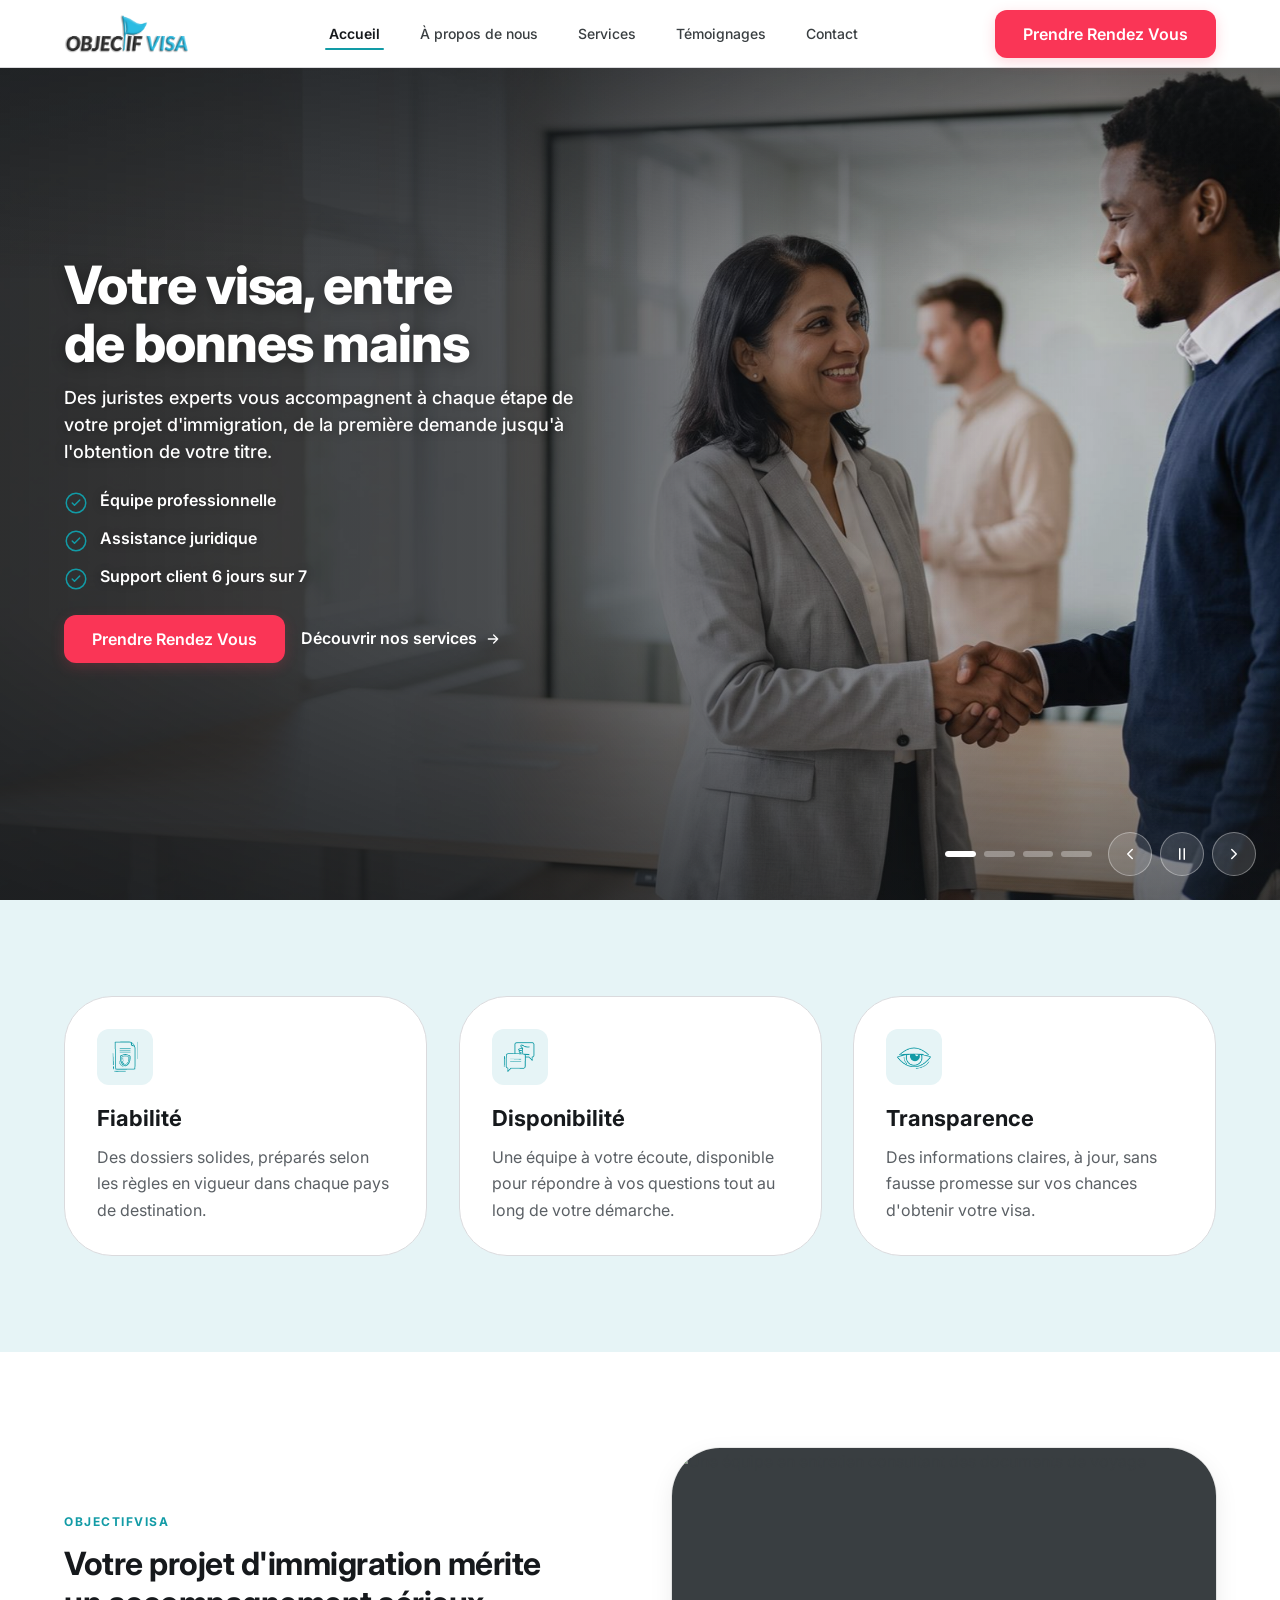
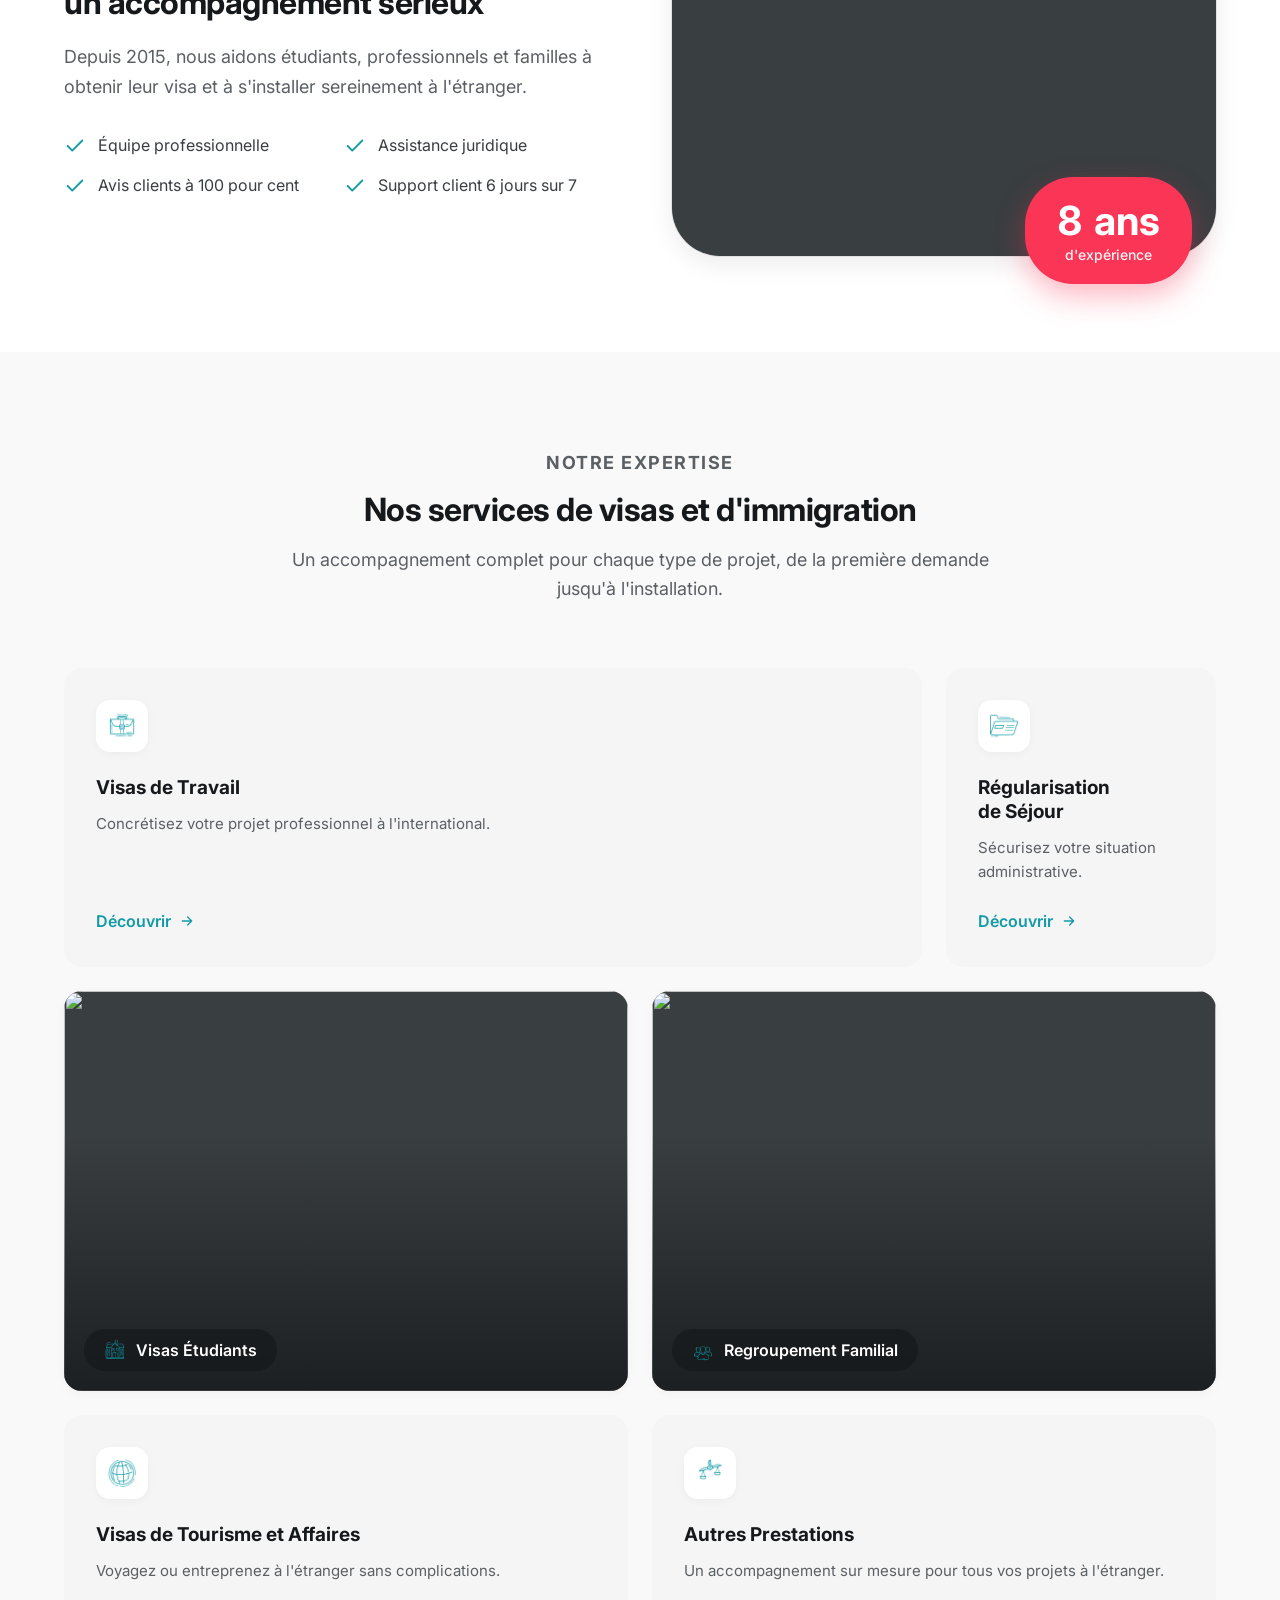
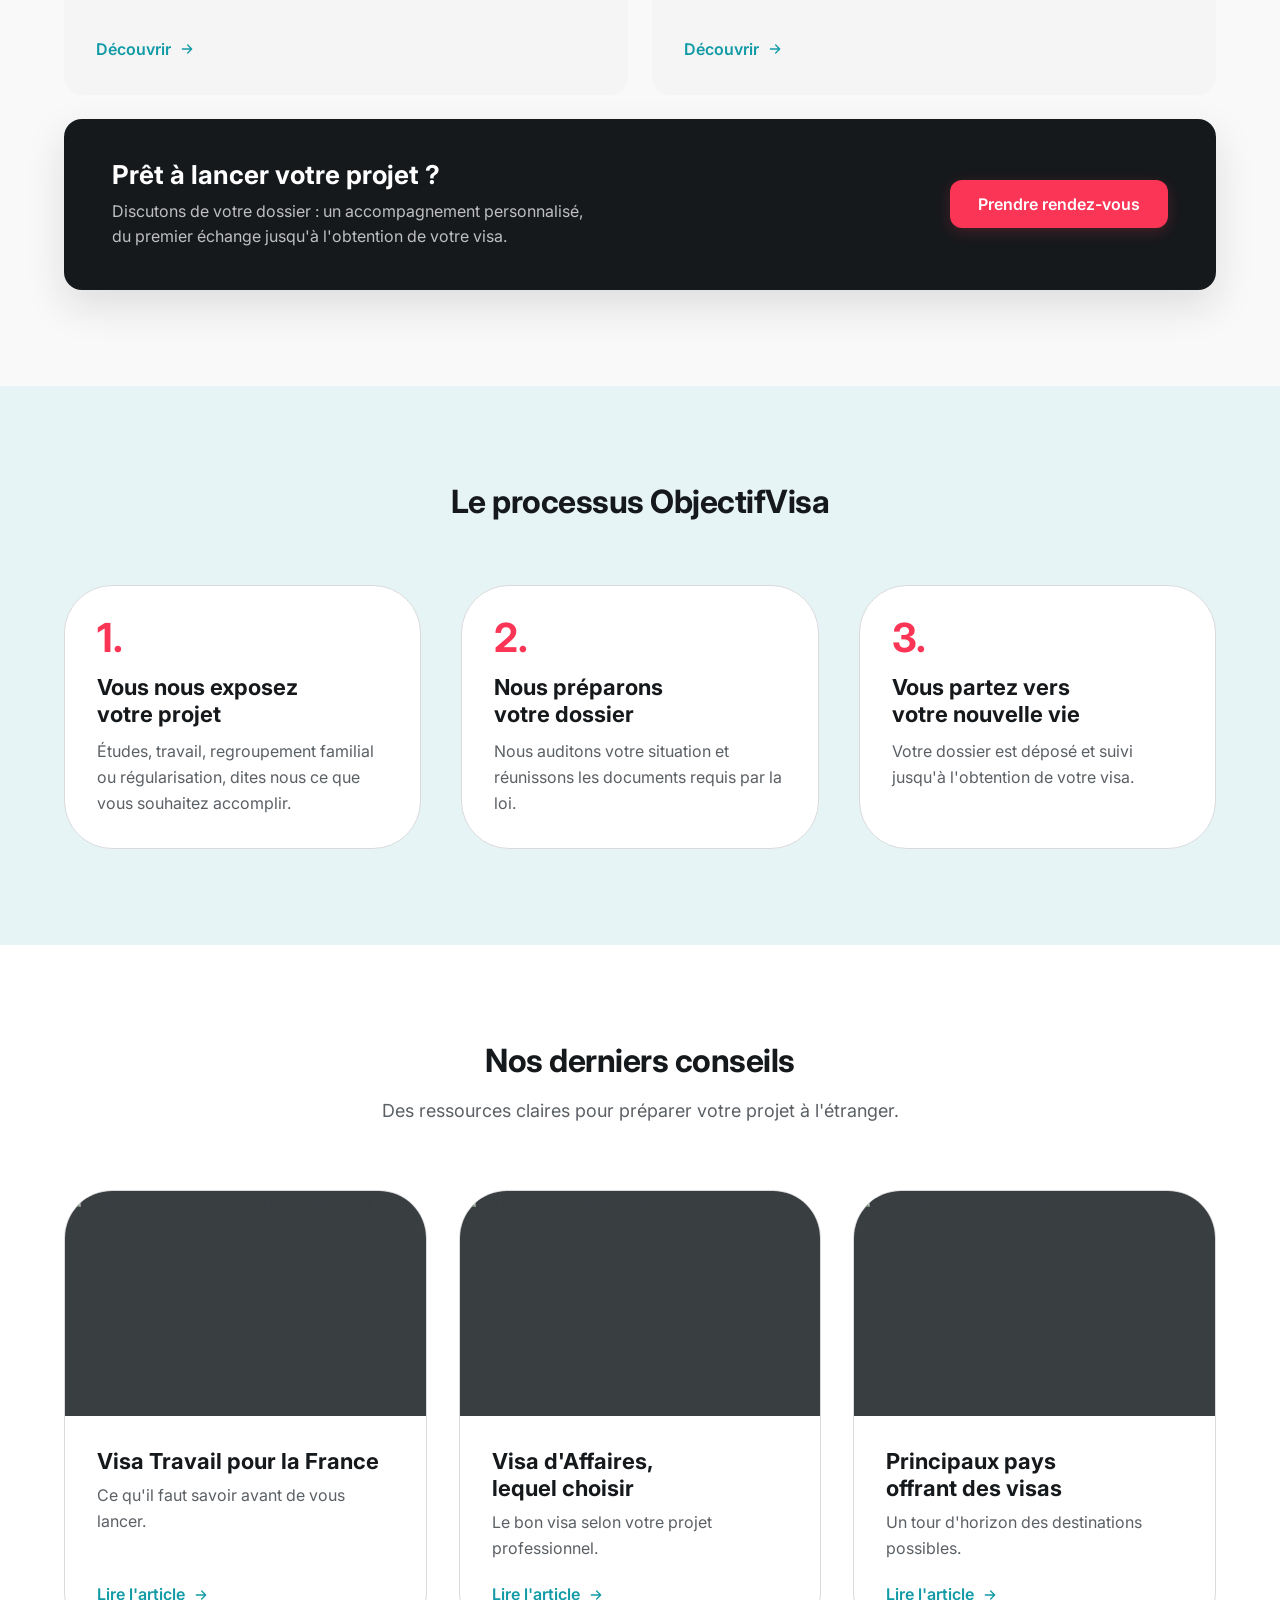
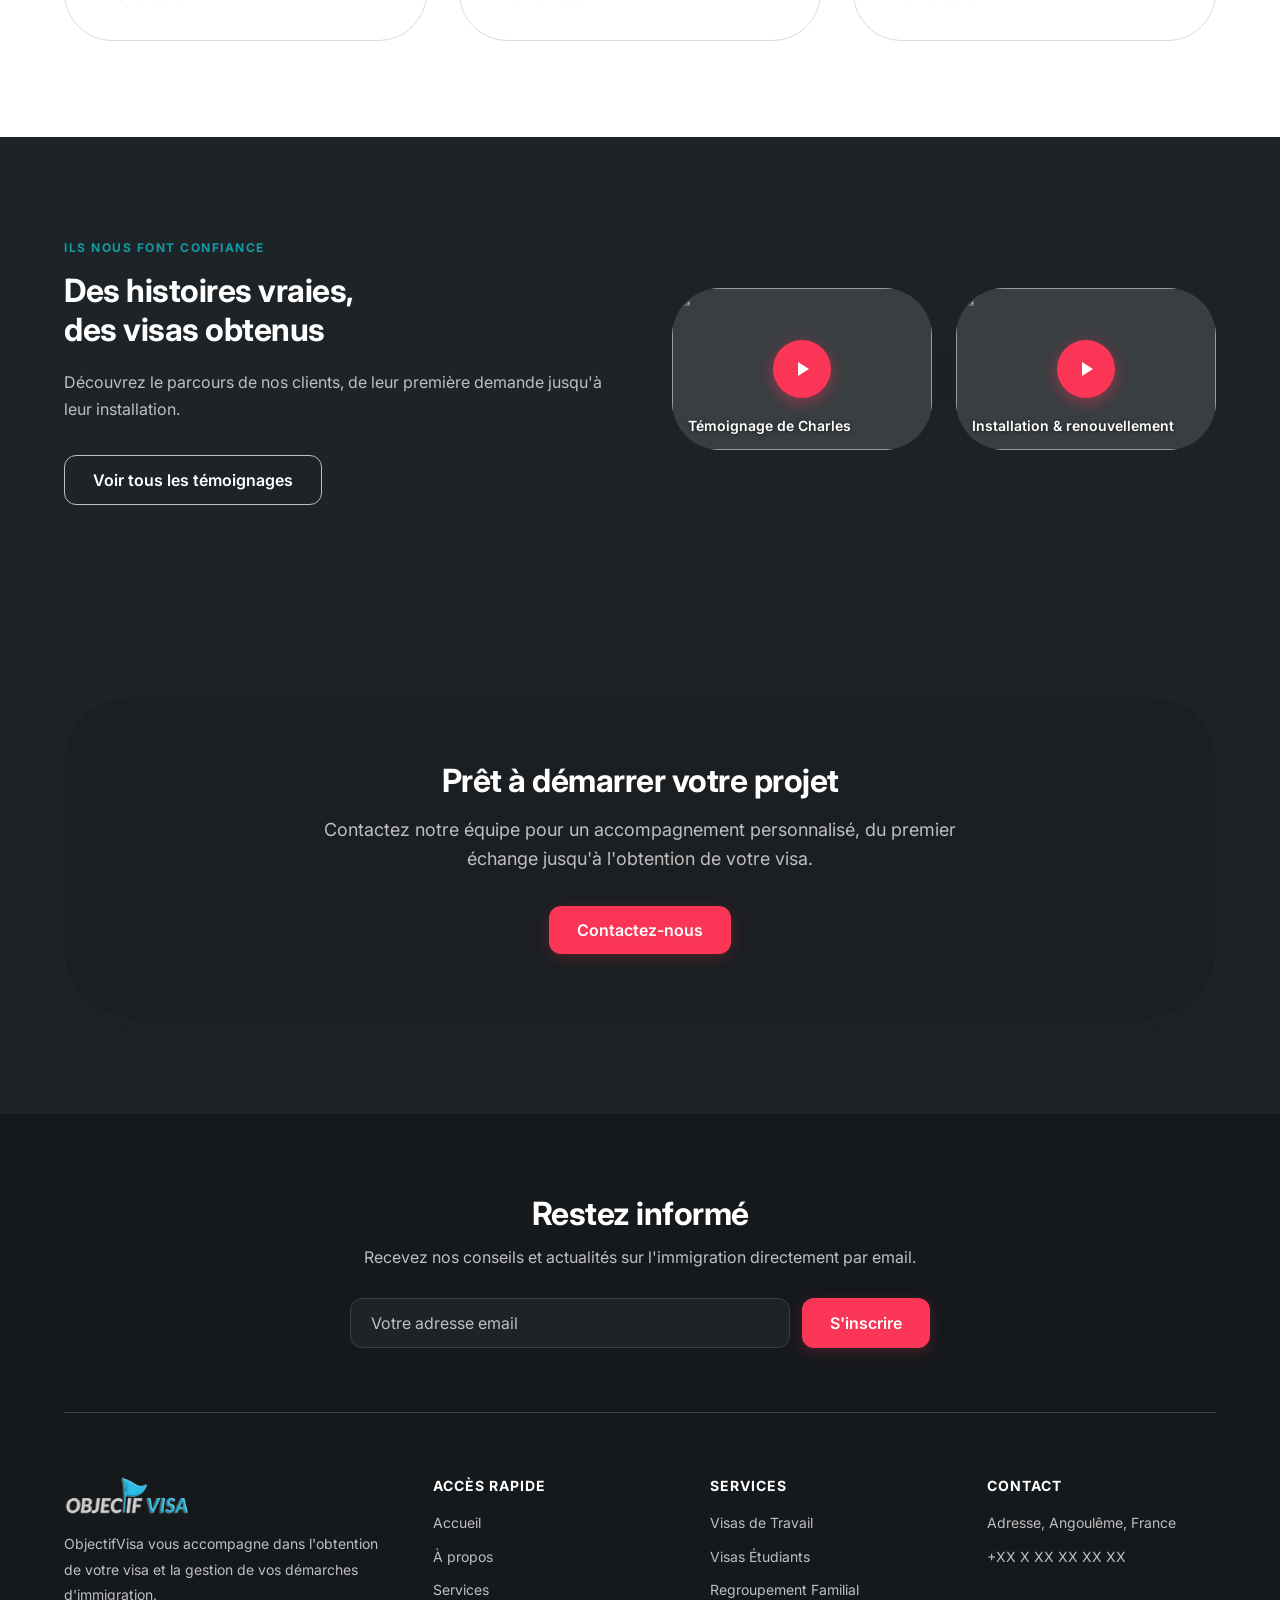
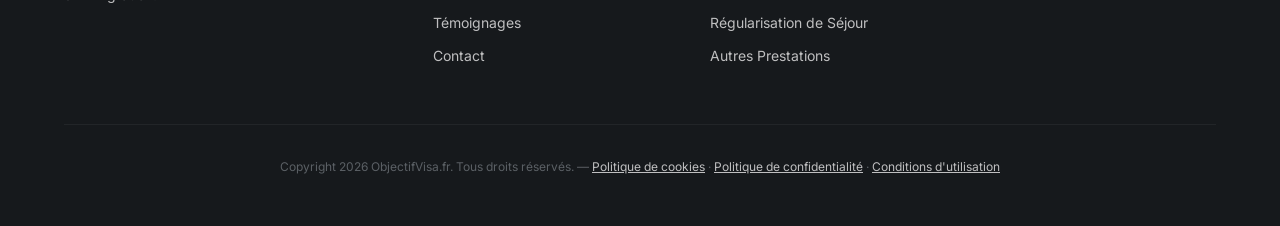
==== commit 1dd7b6b2: "Temoignages : apercu cliquable des videos YouTube (corrige l'erreur 153 en local) - Miniature reelle" ====
--- a/index.html
+++ b/index.html
@@ -312,10 +312,18 @@
         </div>
         <div class="testi-videos">
           <div class="video-thumb">
-            <iframe src="https://www.youtube-nocookie.com/embed/0FdJrdfBO5M" title="Témoignage client Objectif Visa — vidéo 1" loading="lazy" allow="accelerometer; autoplay; clipboard-write; encrypted-media; gyroscope; picture-in-picture; web-share" allowfullscreen></iframe>
+            <button type="button" class="video-facade" data-youtube-id="0FdJrdfBO5M" aria-label="Lire la vidéo : Témoignage de Charles, obtention de visa">
+              <img src="https://i.ytimg.com/vi/0FdJrdfBO5M/hqdefault.jpg" alt="" width="480" height="360" loading="lazy" />
+              <span class="play-btn" aria-hidden="true"><svg width="24" height="24" viewBox="0 0 24 24" fill="#fff"><path d="M8 5v14l11-7z"/></svg></span>
+              <span class="thumb-title">Témoignage de Charles</span>
+            </button>
           </div>
           <div class="video-thumb">
-            <iframe src="https://www.youtube-nocookie.com/embed/r5HtpXRxuLE" title="Témoignage client Objectif Visa — vidéo 2" loading="lazy" allow="accelerometer; autoplay; clipboard-write; encrypted-media; gyroscope; picture-in-picture; web-share" allowfullscreen></iframe>
+            <button type="button" class="video-facade" data-youtube-id="r5HtpXRxuLE" aria-label="Lire la vidéo : Démarches d'installation en France et renouvellement du visa">
+              <img src="https://i.ytimg.com/vi/r5HtpXRxuLE/hqdefault.jpg" alt="" width="480" height="360" loading="lazy" />
+              <span class="play-btn" aria-hidden="true"><svg width="24" height="24" viewBox="0 0 24 24" fill="#fff"><path d="M8 5v14l11-7z"/></svg></span>
+              <span class="thumb-title">Installation &amp; renouvellement</span>
+            </button>
           </div>
         </div>
       </div>
--- a/styles.css
+++ b/styles.css
@@ -1567,6 +1567,39 @@
   display: block;
 }
 
+/* Apercu cliquable (facade) : miniature YouTube + bouton play,
+   le lecteur ne se charge qu'au clic (voir main.js). */
+.video-facade {
+  position: absolute;
+  inset: 0;
+  width: 100%;
+  height: 100%;
+  padding: 0;
+  border: 0;
+  background: none;
+  cursor: pointer;
+  display: block;
+}
+
+.video-facade img {
+  width: 100%;
+  height: 100%;
+  object-fit: cover;
+  display: block;
+  filter: brightness(0.85);
+  transition: transform 0.4s ease, filter 0.3s ease;
+}
+
+.video-facade:hover img {
+  transform: scale(1.04);
+  filter: brightness(0.95);
+}
+
+.video-facade:focus-visible {
+  outline: 2px solid var(--color-pure-white);
+  outline-offset: -4px;
+}
+
 .video-thumb img {
   width: 100%;
   height: 100%;
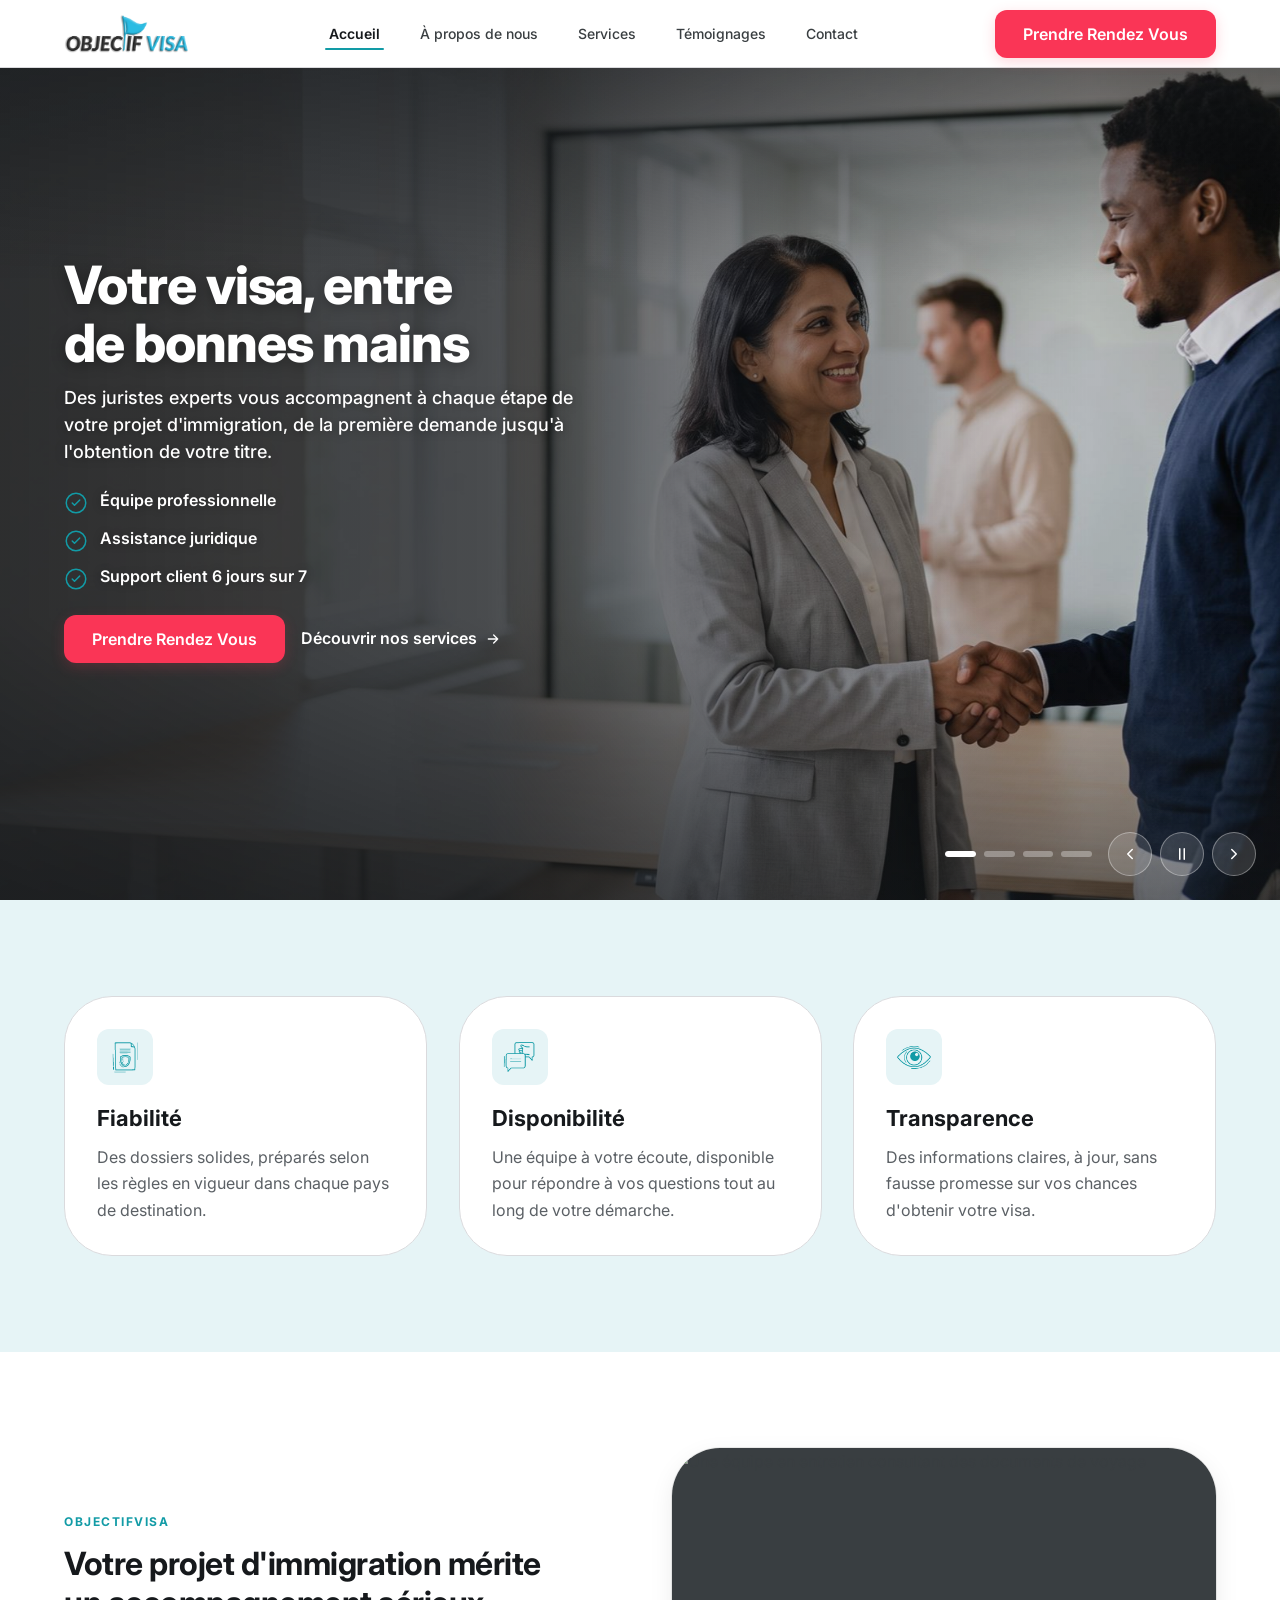
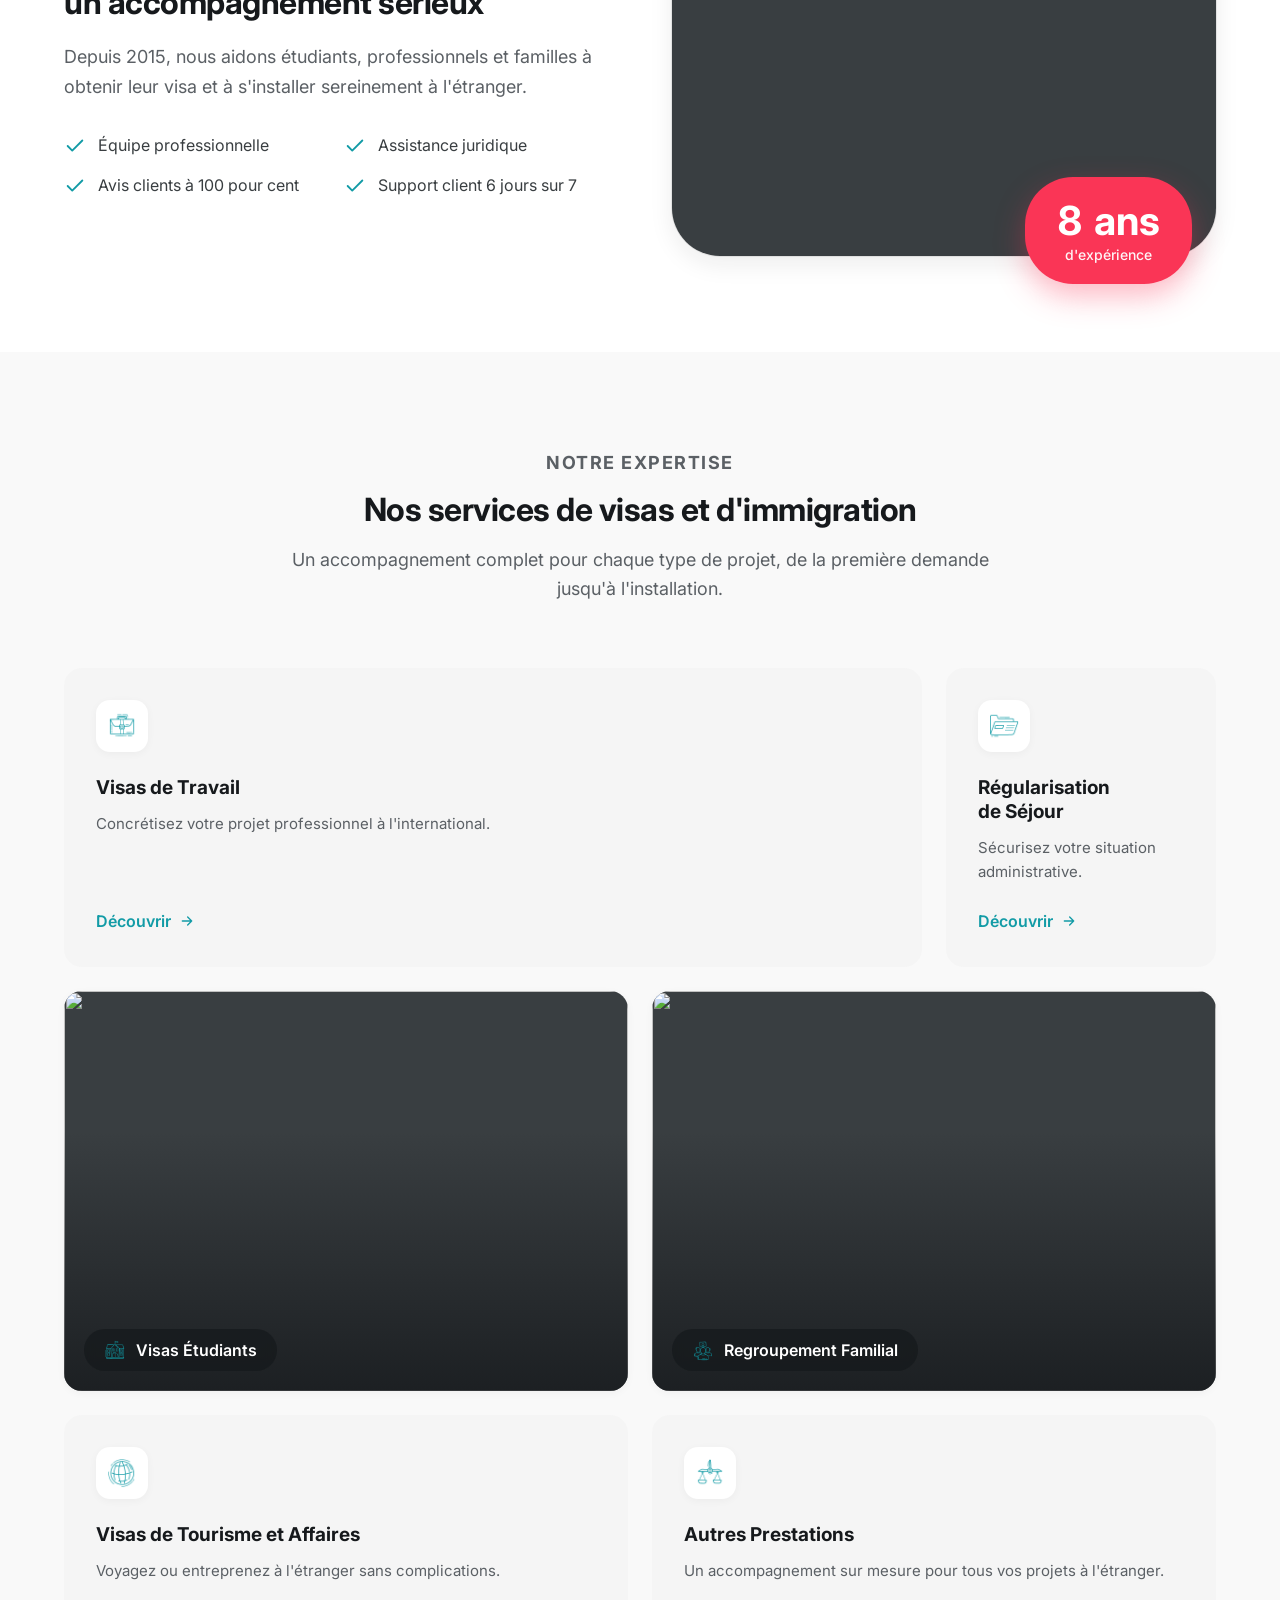
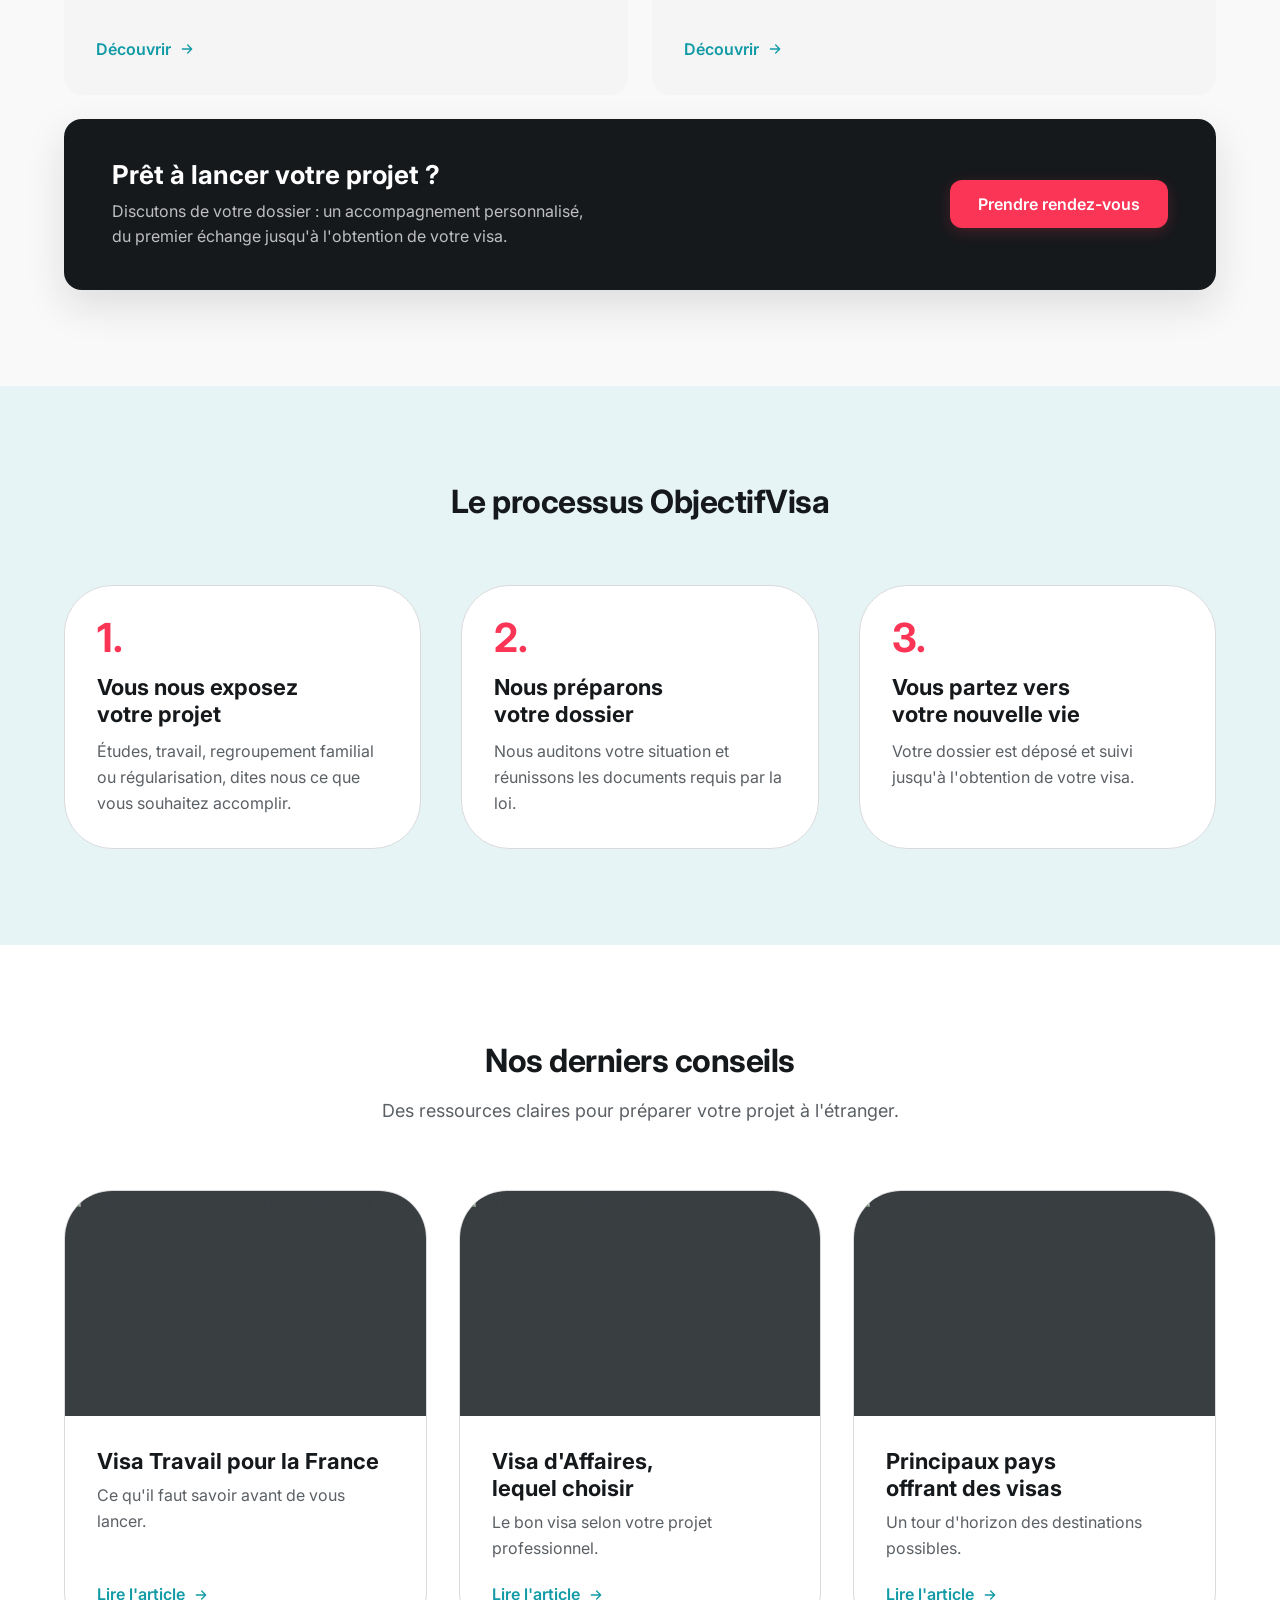
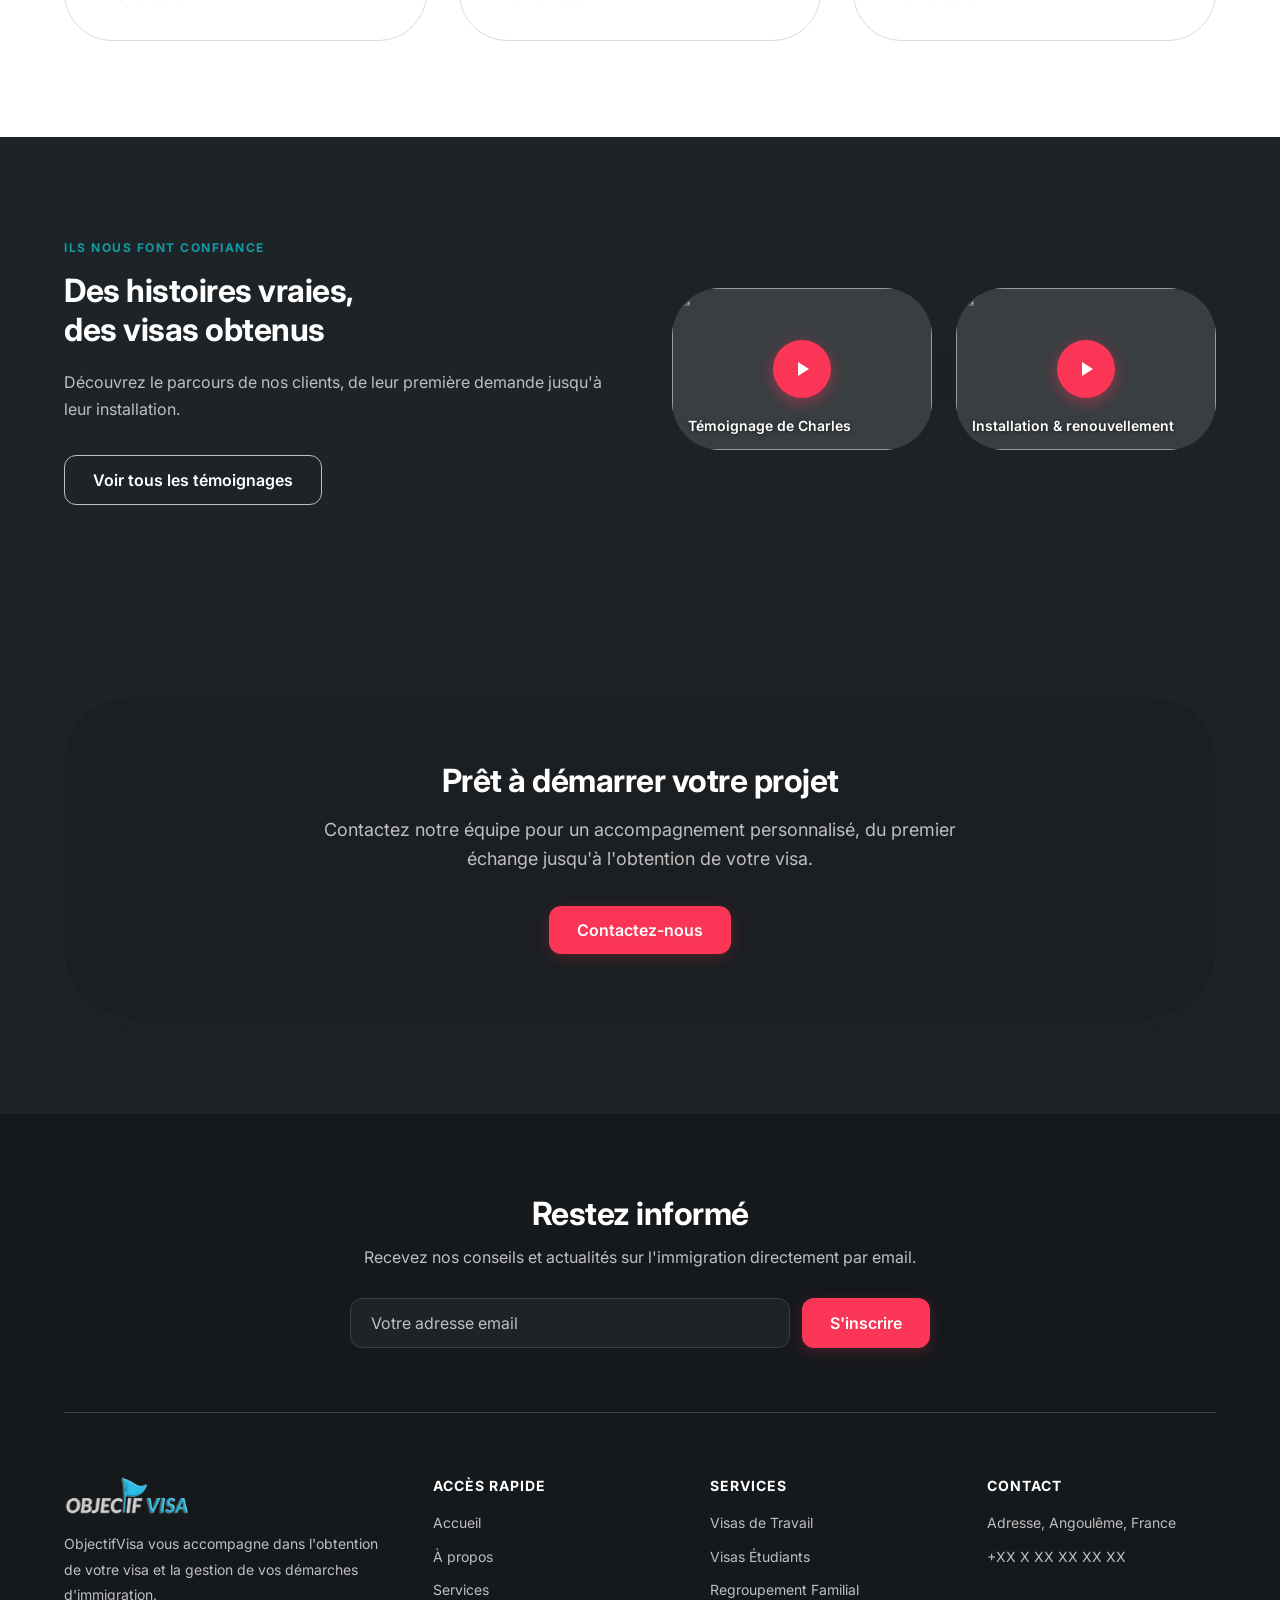
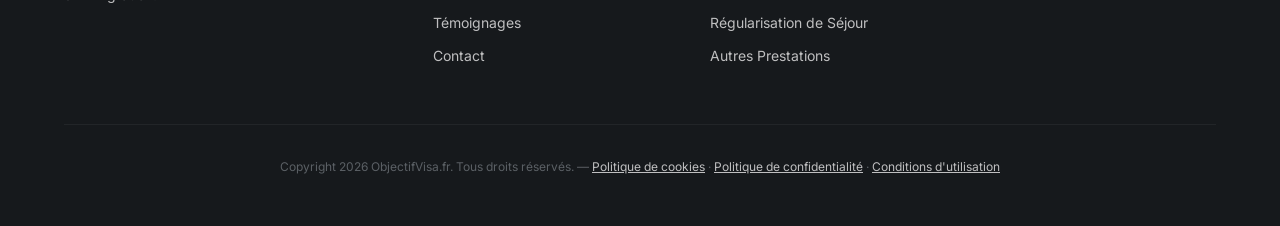
==== commit 852fe6ee: "Temoignages : 2 vraies videos YouTube sur la page temoignages + liens chaine - Page temoignages : 3 " ====
--- a/index.html
+++ b/index.html
@@ -308,7 +308,7 @@
           <p class="eyebrow">Ils nous font confiance</p>
           <h2>Des histoires vraies, des visas obtenus</h2>
           <p class="lead">Découvrez le parcours de nos clients, de leur première demande jusqu'à leur installation.</p>
-          <a href="#" class="btn btn-dark-outline">Voir tous les témoignages</a>
+          <a href="temoignages.html" class="btn btn-dark-outline">Voir tous les témoignages</a>
         </div>
         <div class="testi-videos">
           <div class="video-thumb">
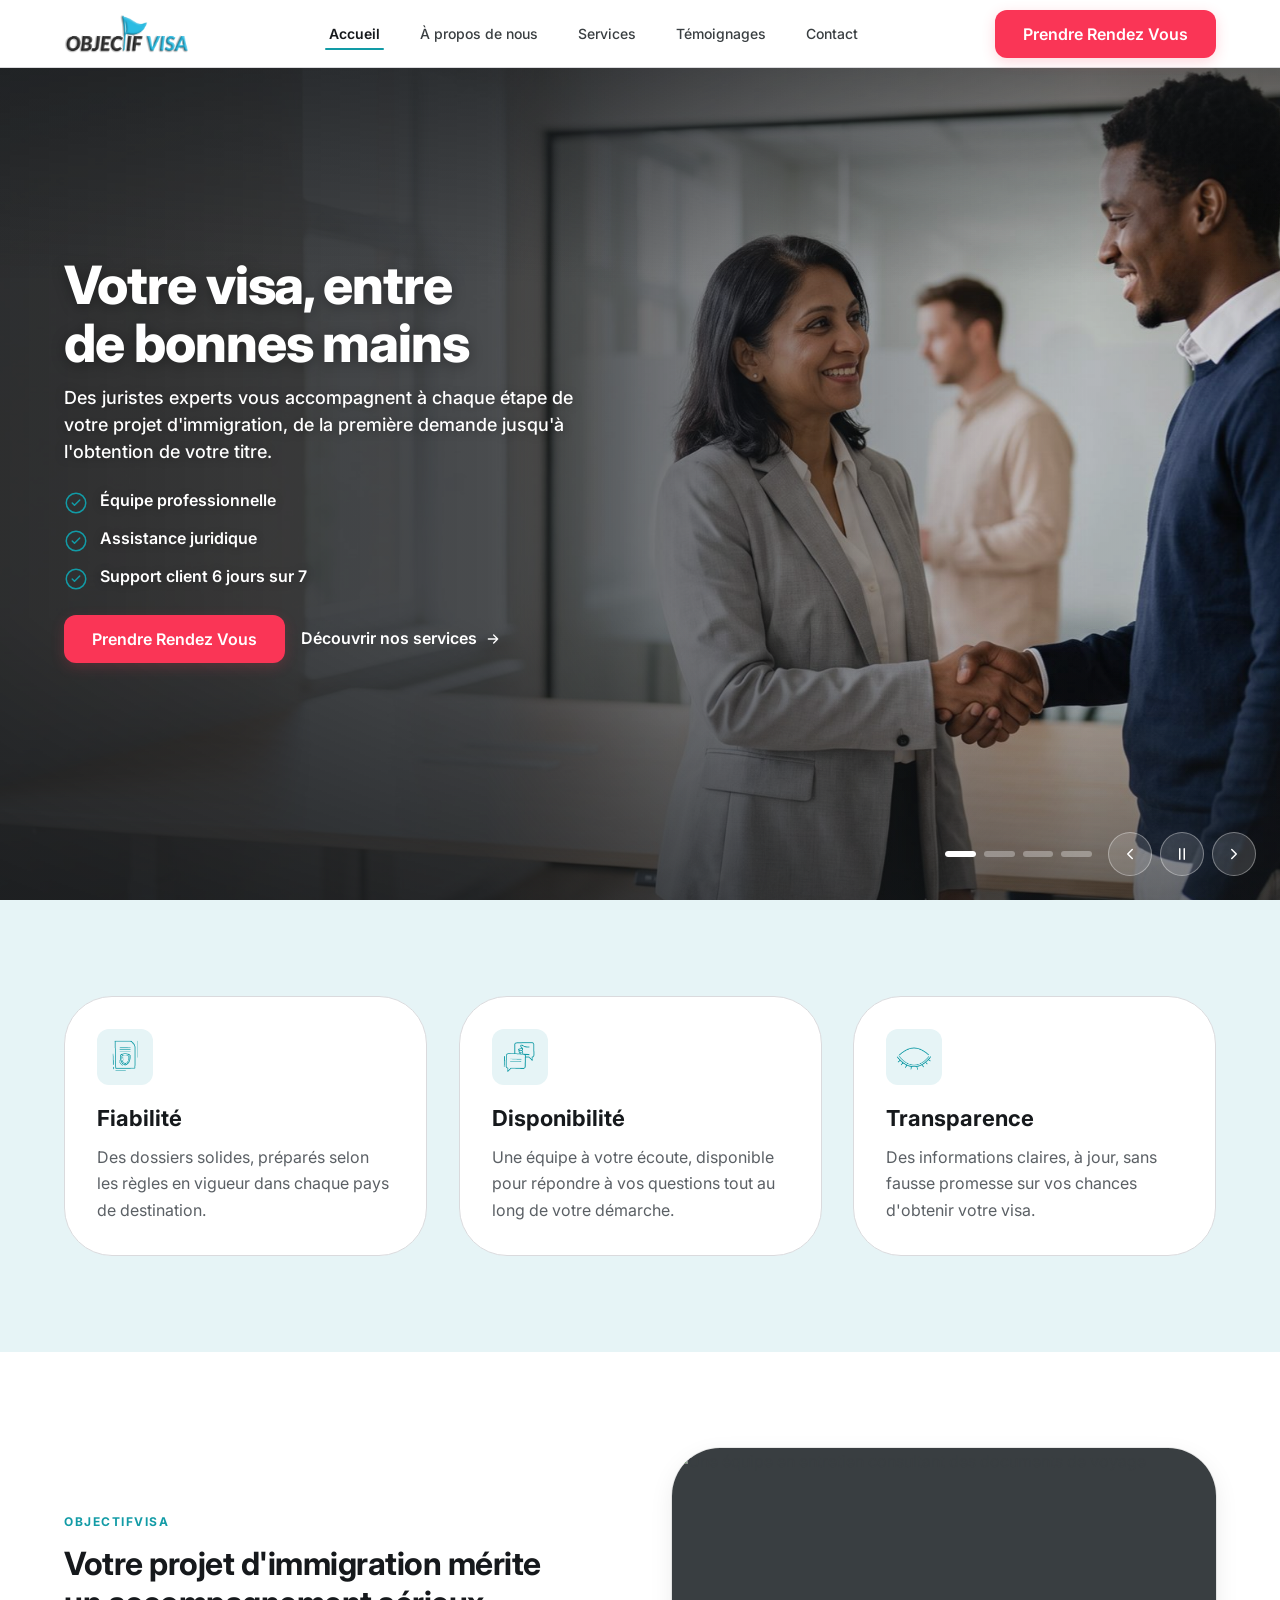
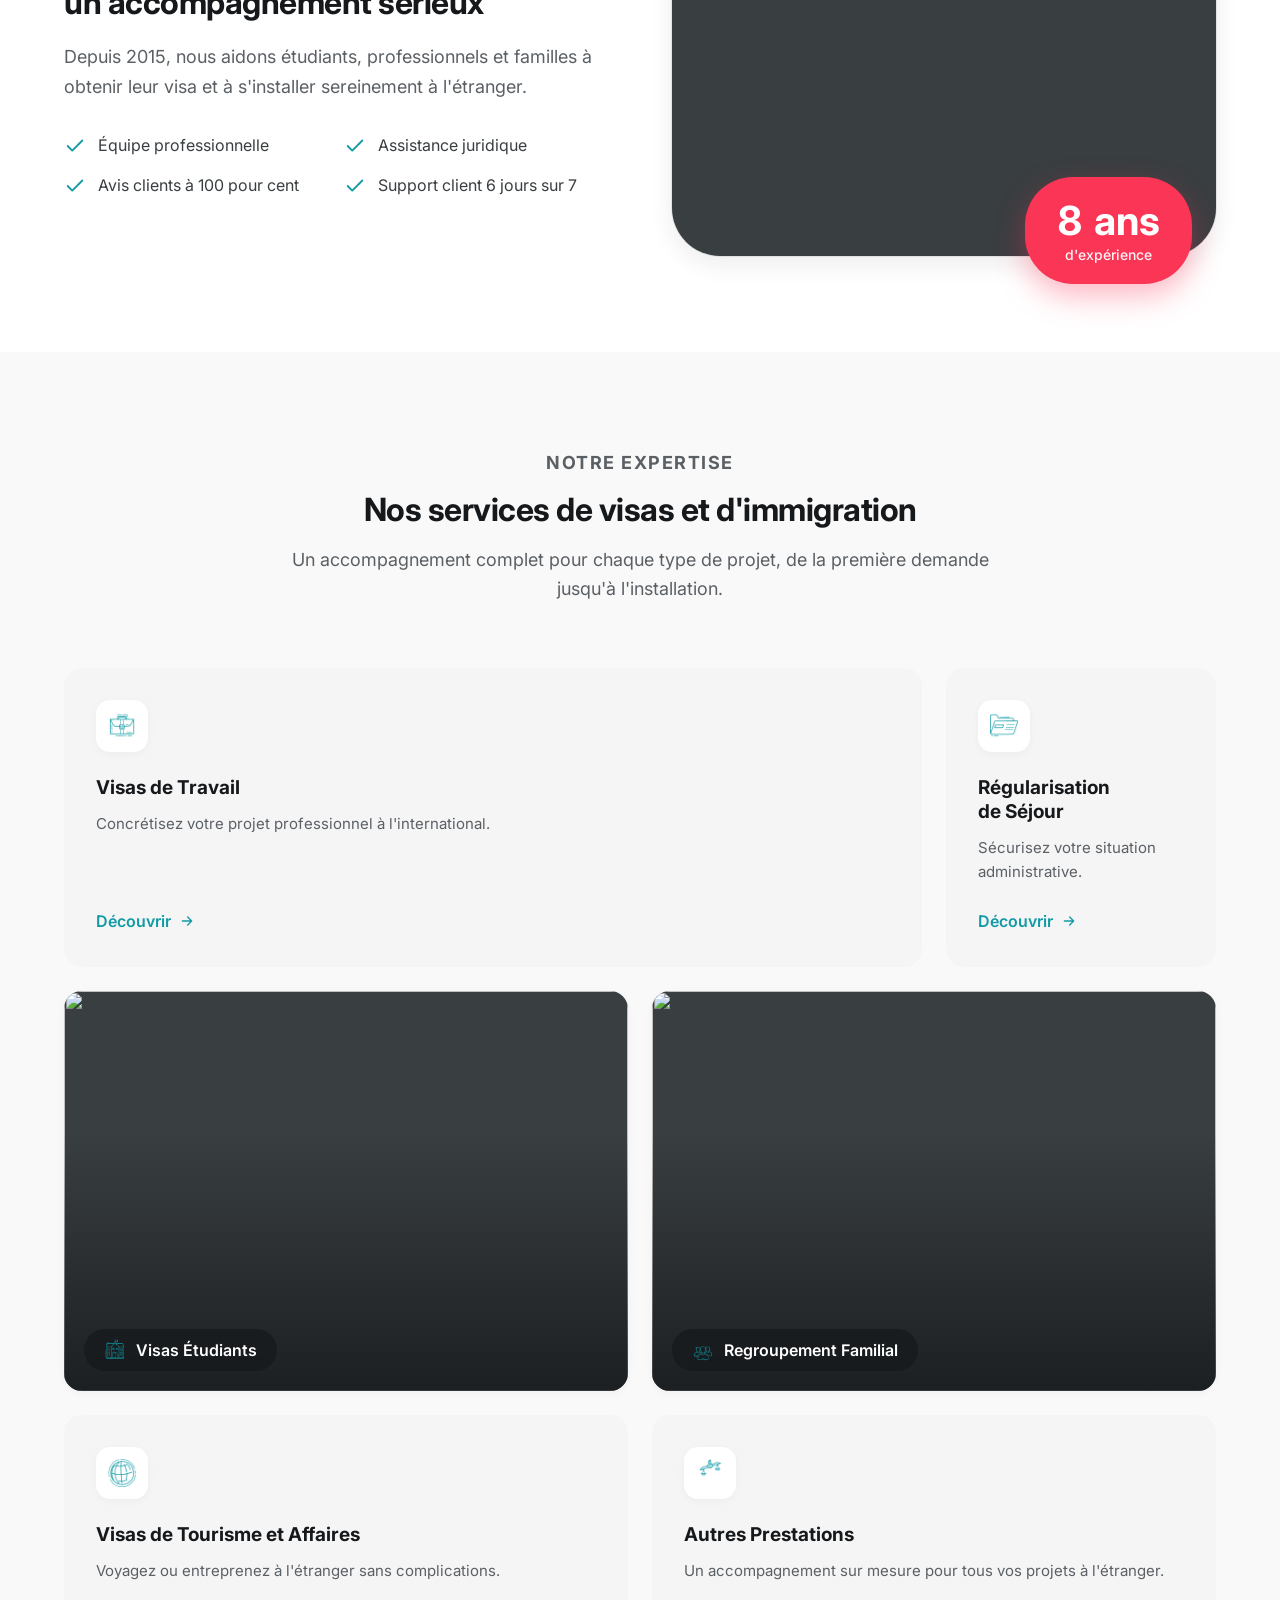
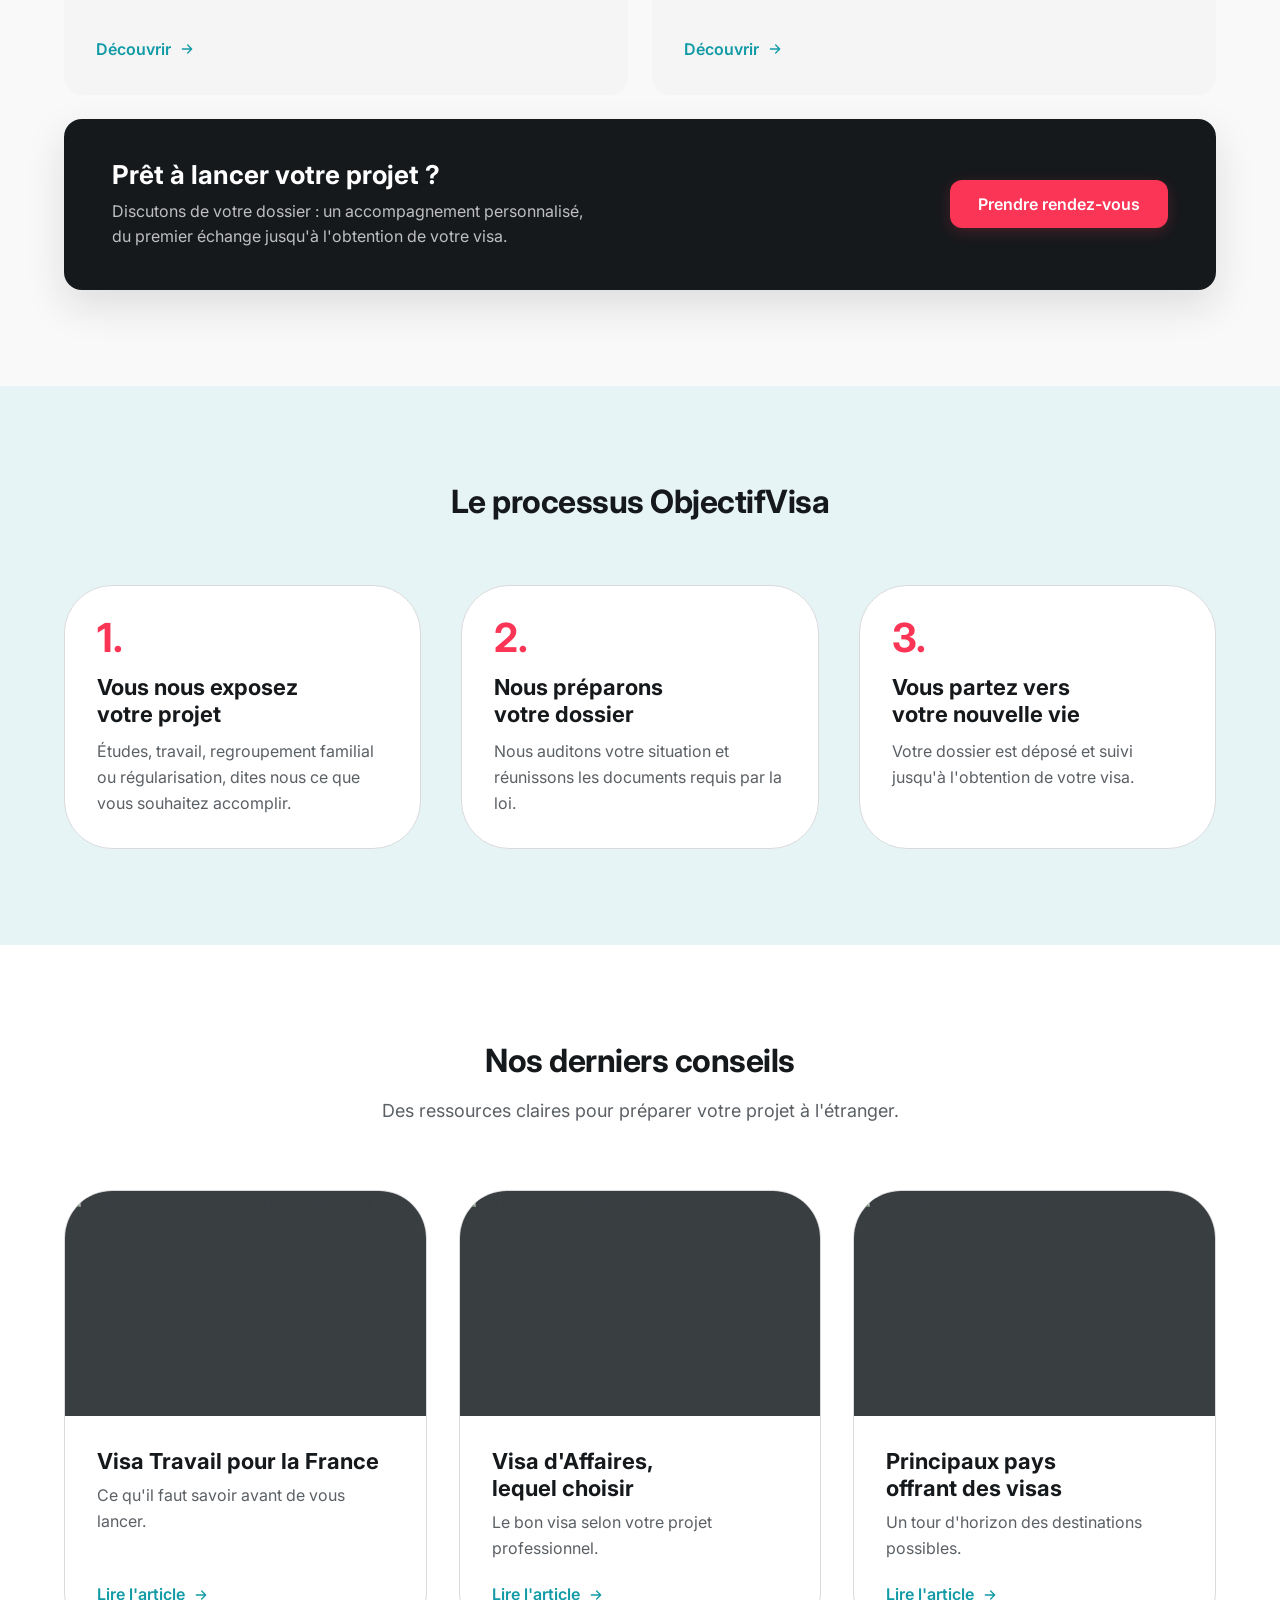
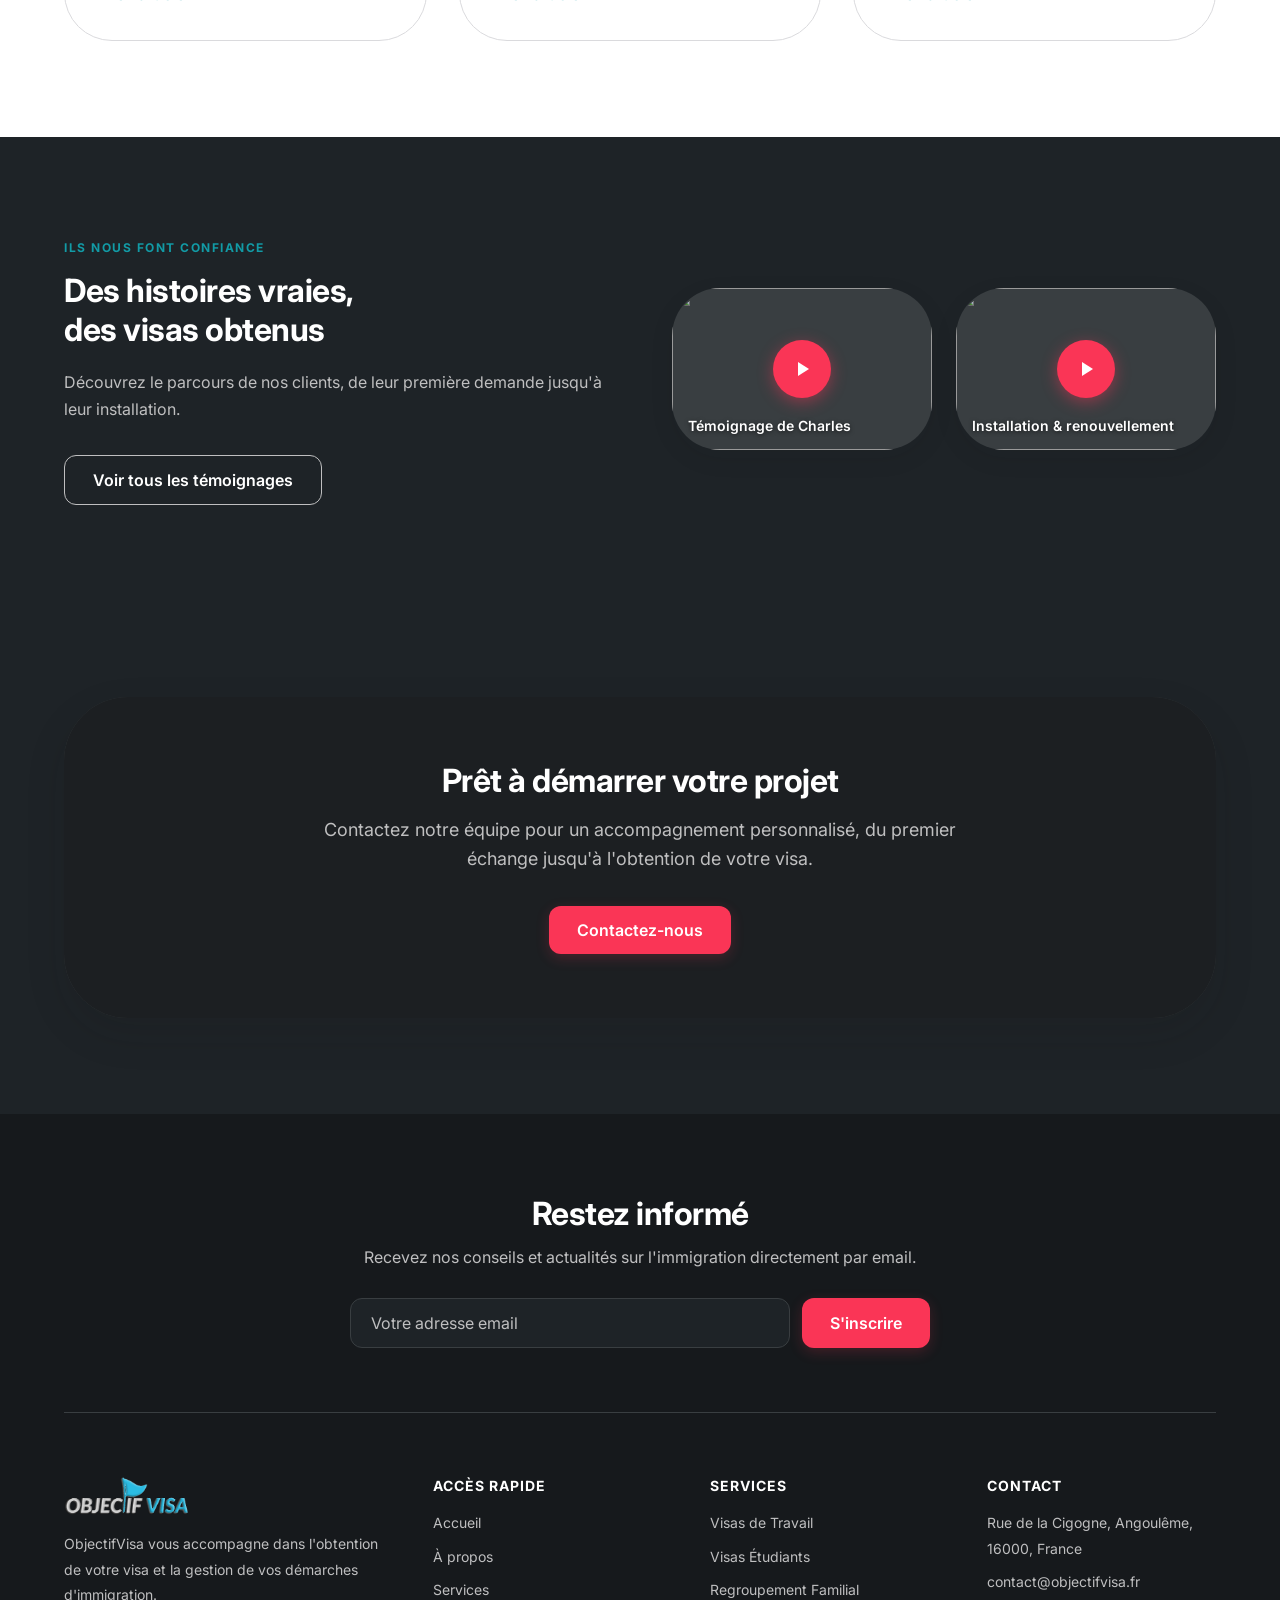
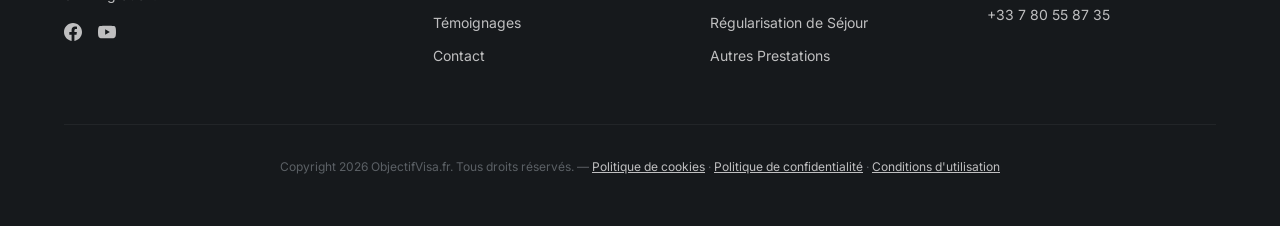
==== commit d4dc8738: "Contact : vraies infos (adresse, tel, email, horaires, Google Maps) + reseaux sociaux dans les foote" ====
--- a/index.html
+++ b/index.html
@@ -62,11 +62,11 @@
         <div class="mobile-menu-info">
           <div class="mobile-info-item">
             <svg width="16" height="16" viewBox="0 0 24 24" fill="none" stroke="currentColor" stroke-width="2"><path d="M21 10c0 7-9 13-9 13s-9-6-9-13a9 9 0 0 1 18 0z"/><circle cx="12" cy="10" r="3"/></svg>
-            <span>Adresse, Angoulême, France</span>
+            <span>Rue de la Cigogne, Angoulême, 16000, France</span>
           </div>
           <div class="mobile-info-item">
             <svg width="16" height="16" viewBox="0 0 24 24" fill="none" stroke="currentColor" stroke-width="2"><path d="M22 16.92v3a2 2 0 0 1-2.18 2 19.79 19.79 0 0 1-8.63-3.07 19.5 19.5 0 0 1-6-6 19.79 19.79 0 0 1-3.07-8.67A2 2 0 0 1 4.11 2h3a2 2 0 0 1 2 1.72 12.84 12.84 0 0 0 .7 2.81 2 2 0 0 1-.45 2.11L8.09 9.91a16 16 0 0 0 6 6l1.27-1.27a2 2 0 0 1 2.11-.45 12.84 12.84 0 0 0 2.81.7A2 2 0 0 1 22 16.92z"/></svg>
-            <a href="tel:+33000000000">+XX X XX XX XX XX</a>
+            <a href="tel:+33780558735">+33 7 80 55 87 35</a>
           </div>
         </div>
       </div>
@@ -361,6 +361,10 @@
           <div>
             <a href="index.html" class="logo"><img src="images/logo-white.png" alt="Objectif Visa" style="height:38px;width:auto;" /></a>
             <p>ObjectifVisa vous accompagne dans l'obtention de votre visa et la gestion de vos démarches d'immigration.</p>
+            <div class="footer-social">
+              <a href="https://www.facebook.com/objectifvisa" target="_blank" rel="noopener noreferrer" aria-label="Facebook ObjectifVisa"><svg width="18" height="18" viewBox="0 0 24 24" fill="currentColor" aria-hidden="true"><path d="M24 12.073c0-6.627-5.373-12-12-12s-12 5.373-12 12c0 5.99 4.388 10.954 10.125 11.854v-8.385H7.078v-3.47h3.047V9.43c0-3.007 1.792-4.669 4.533-4.669 1.312 0 2.686.235 2.686.235v2.953H15.83c-1.491 0-1.956.925-1.956 1.874v2.25h3.328l-.532 3.47h-2.796v8.385C19.612 23.027 24 18.062 24 12.073z"/></svg></a>
+              <a href="https://www.youtube.com/@objectifvisa-denoeletjosep7353" target="_blank" rel="noopener noreferrer" aria-label="Chaîne YouTube ObjectifVisa"><svg width="18" height="18" viewBox="0 0 24 24" fill="currentColor" aria-hidden="true"><path d="M23.498 6.186a3.016 3.016 0 0 0-2.122-2.136C19.505 3.545 12 3.545 12 3.545s-7.505 0-9.377.505A3.017 3.017 0 0 0 .502 6.186C0 8.07 0 12 0 12s0 3.93.502 5.814a3.016 3.016 0 0 0 2.122 2.136c1.871.505 9.376.505 9.376.505s7.505 0 9.377-.505a3.015 3.015 0 0 0 2.122-2.136C24 15.93 24 12 24 12s0-3.93-.502-5.814zM9.545 15.568V8.432L15.818 12l-6.273 3.568z"/></svg></a>
+              </div>
           </div>
           <div>
             <h4>Accès rapide</h4>
@@ -385,8 +389,9 @@
           <div>
             <h4>Contact</h4>
             <ul>
-            <li>Adresse, Angoulême, France</li>
-            <li>+XX X XX XX XX XX</li>
+            <li>Rue de la Cigogne, Angoulême, 16000, France</li>
+            <li><a href="mailto:contact@objectifvisa.fr">contact@objectifvisa.fr</a></li>
+            <li><a href="tel:+33780558735">+33 7 80 55 87 35</a></li>
             </ul>
           </div>
         </div>
--- a/styles.css
+++ b/styles.css
@@ -102,6 +102,12 @@
   max-width: 100%;
   height: auto;
   display: block;
+}
+
+/* Cadrage haut : garde la tête du sujet visible quand une image portrait
+   est recadrée en cover dans un bloc paysage (ex. Visa Études) */
+.img-top {
+  object-position: center 15%;
 }
 
 a {
@@ -782,6 +788,7 @@
   box-shadow: 0 12px 32px rgba(0, 0, 0, 0.25);
   outline: 1px solid oklch(0 0 0 / 0.08);
 }
+
 
 /* ==========================================================================
    Cards & Feature Blocks
@@ -2037,6 +2044,39 @@
   justify-content: center;
   color: var(--color-mist-gray);
   font-size: var(--text-body-sm);
+  position: relative;
+}
+
+.map-directions {
+  position: absolute;
+  right: var(--spacing-20);
+  bottom: var(--spacing-20);
+  display: inline-flex;
+  align-items: center;
+  gap: var(--spacing-8);
+  padding: var(--spacing-12) var(--spacing-16);
+  border-radius: var(--radius-pills);
+  background: var(--color-pure-white);
+  color: var(--color-deep-abyss);
+  font-size: var(--text-body-sm);
+  font-weight: var(--font-weight-semibold);
+  box-shadow: 0 6px 20px rgba(0, 0, 0, 0.18);
+  transition: background 0.2s ease, color 0.2s ease, transform 0.2s ease;
+}
+
+.map-directions:hover {
+  background: var(--color-brand-blue);
+  color: var(--color-pure-white);
+  transform: translateY(-2px);
+}
+
+@media (max-width: 480px) {
+  .map-directions {
+    right: var(--spacing-12);
+    bottom: var(--spacing-12);
+    padding: var(--spacing-8) var(--spacing-12);
+    font-size: var(--text-caption);
+  }
 }
 
 /* ==========================================================================
@@ -2824,3 +2864,100 @@
   background: var(--color-fog-white);
   border-radius: var(--radius-hero);
 }
+
+/* ==========================================================================
+   About page — Fondateurs, Équipe & Clients (a-propos.html)
+   ========================================================================== */
+
+/* Cartes fondateurs / équipe : colonne flex pour des hauteurs égales */
+.founder-card,
+.regional-card {
+  display: flex;
+  flex-direction: column;
+}
+
+/* Bio éditoriale : alignée à gauche pour une lecture confortable
+   (le nom et le rôle restent centrés avec le portrait) */
+.founder-card .bio,
+.regional-card .bio {
+  text-align: left;
+}
+
+/* Les réseaux sociaux sont collés au bas de la carte */
+.founder-card .social-row,
+.regional-card .social-row {
+  margin-top: auto;
+  padding-top: var(--spacing-20);
+}
+
+.regional-card .contact {
+  color: var(--color-charcoal-ink);
+  font-weight: 600;
+  font-size: var(--text-body-sm);
+  margin-top: var(--spacing-16);
+}
+
+.regional-card .btn {
+  margin-top: var(--spacing-20);
+  align-self: center;
+}
+
+/* Bandeau logos clients */
+.clients-strip {
+  display: grid;
+  grid-template-columns: repeat(6, 1fr);
+  gap: var(--spacing-32);
+  align-items: center;
+  justify-items: center;
+}
+
+.clients-strip img {
+  max-height: 56px;
+  max-width: 100%;
+  width: auto;
+  object-fit: contain;
+  filter: grayscale(1);
+  opacity: 0.65;
+  transition: filter 0.25s ease, opacity 0.25s ease, transform 0.25s ease;
+}
+
+.clients-strip img:hover {
+  filter: none;
+  opacity: 1;
+  transform: translateY(-2px);
+}
+
+/* Réseaux sociaux du footer (fond sombre) */
+.footer-social {
+  display: flex;
+  gap: var(--spacing-16);
+  margin-top: var(--spacing-16);
+}
+
+.footer-social a {
+  color: var(--color-mist-gray);
+  display: inline-flex;
+  transition: color 0.2s ease, transform 0.2s ease;
+}
+
+.footer-social a:hover {
+  color: var(--color-brand-blue);
+  transform: translateY(-2px);
+}
+
+.footer-social svg {
+  fill: currentColor;
+}
+
+@media (max-width: 768px) {
+  .clients-strip {
+    grid-template-columns: repeat(3, 1fr);
+    gap: var(--spacing-20);
+  }
+}
+
+@media (max-width: 480px) {
+  .clients-strip {
+    grid-template-columns: repeat(2, 1fr);
+  }
+}
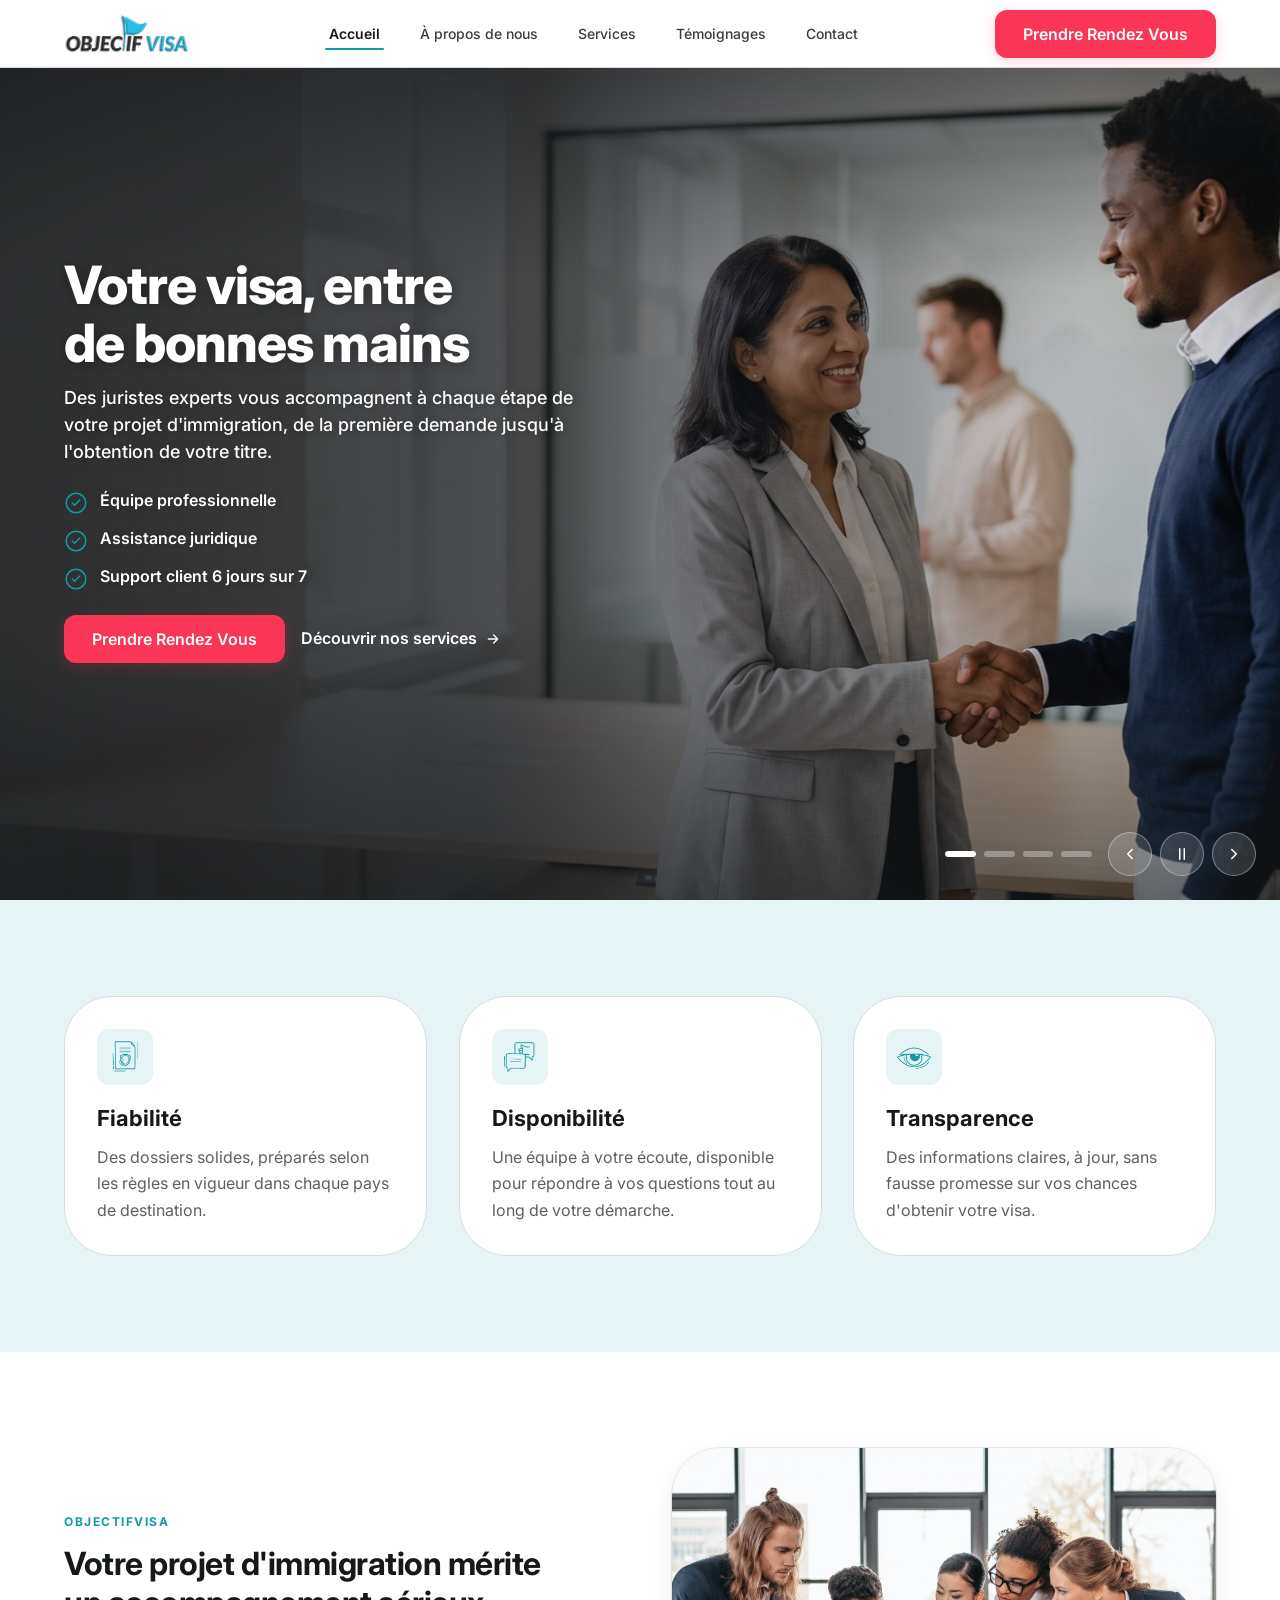
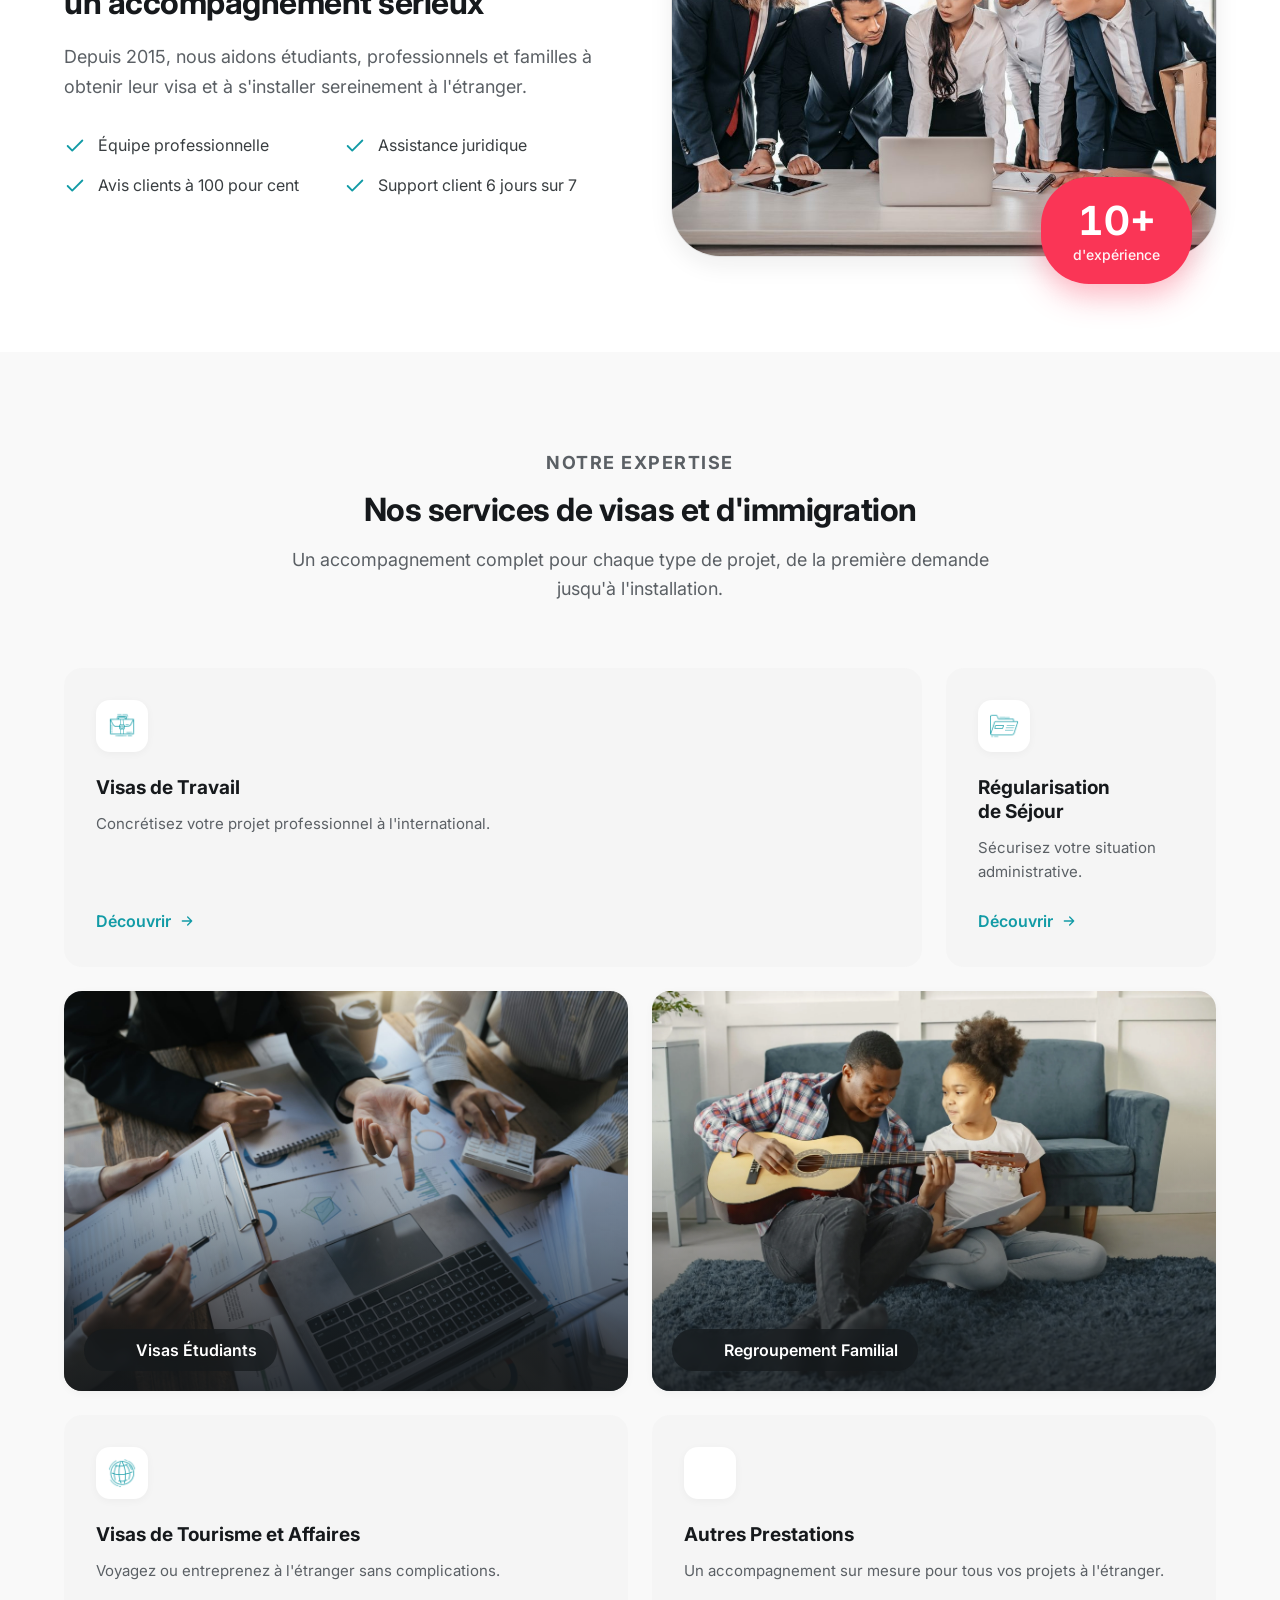
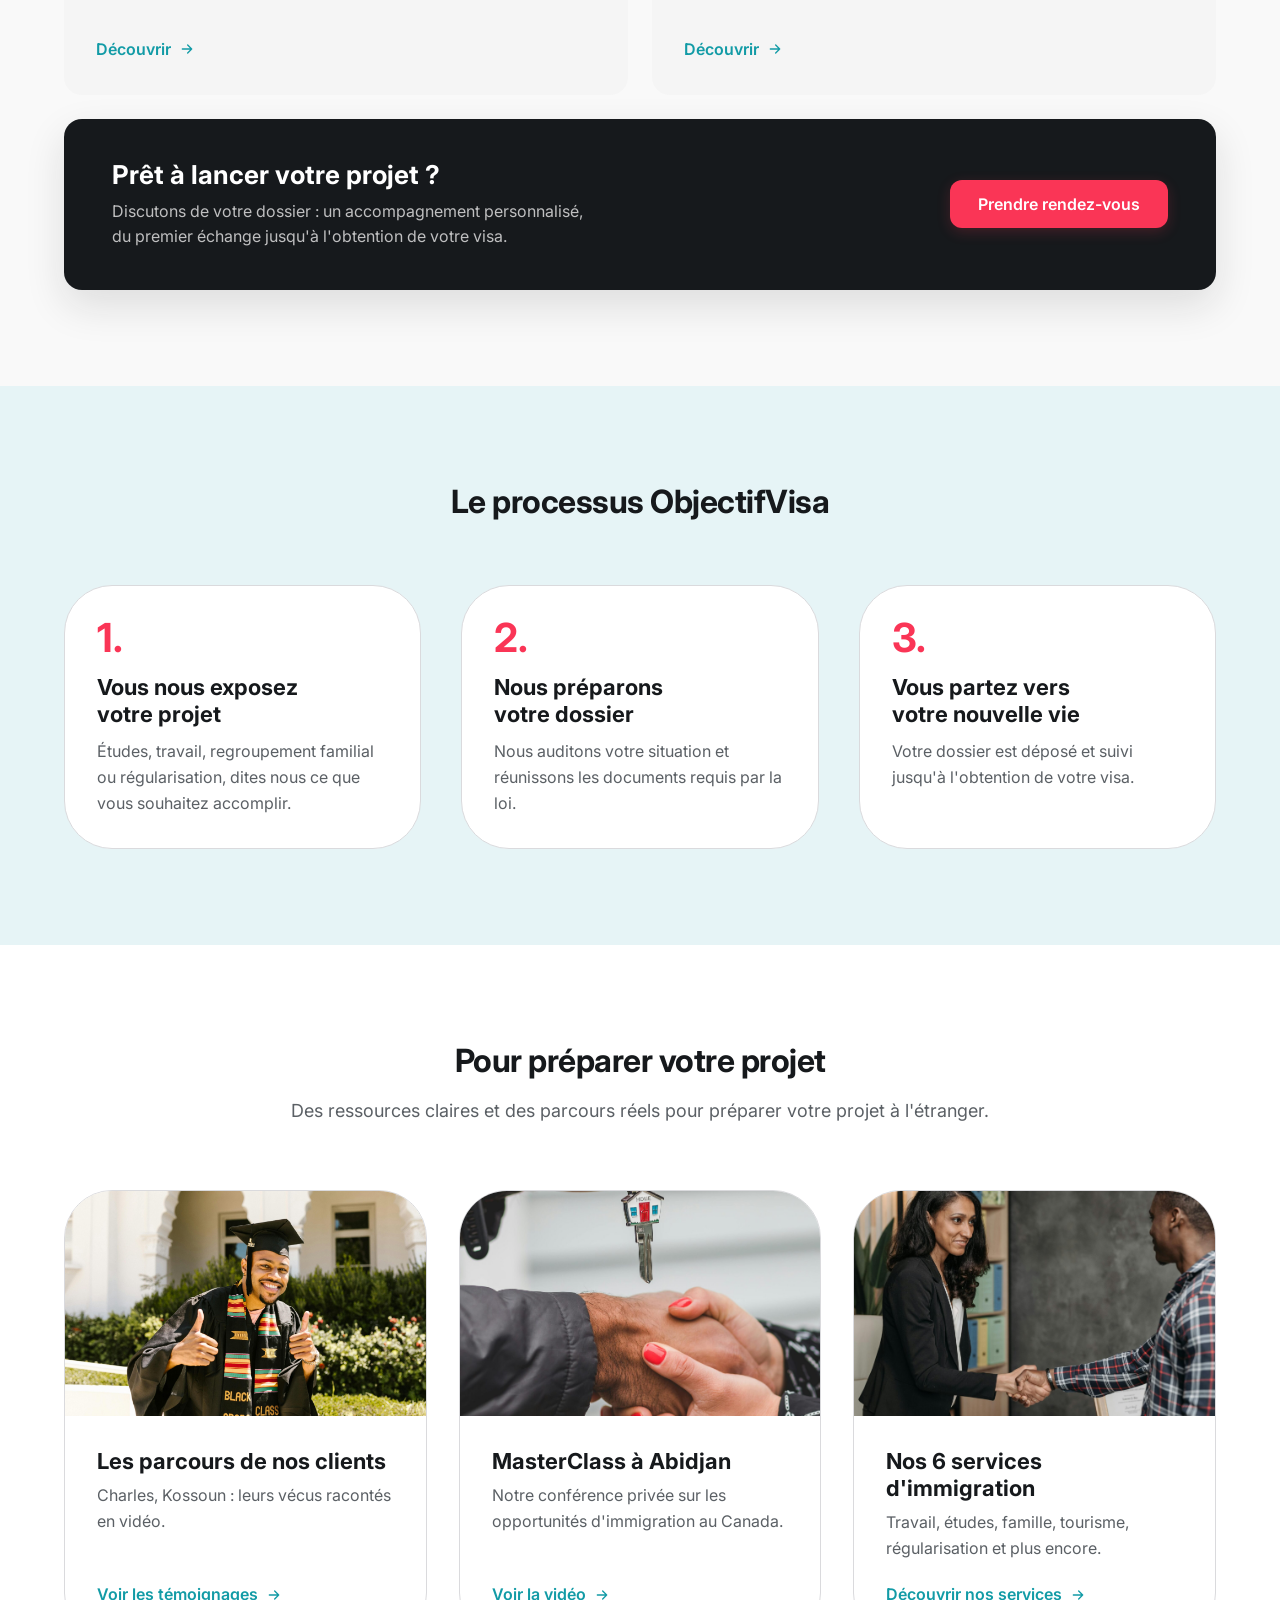
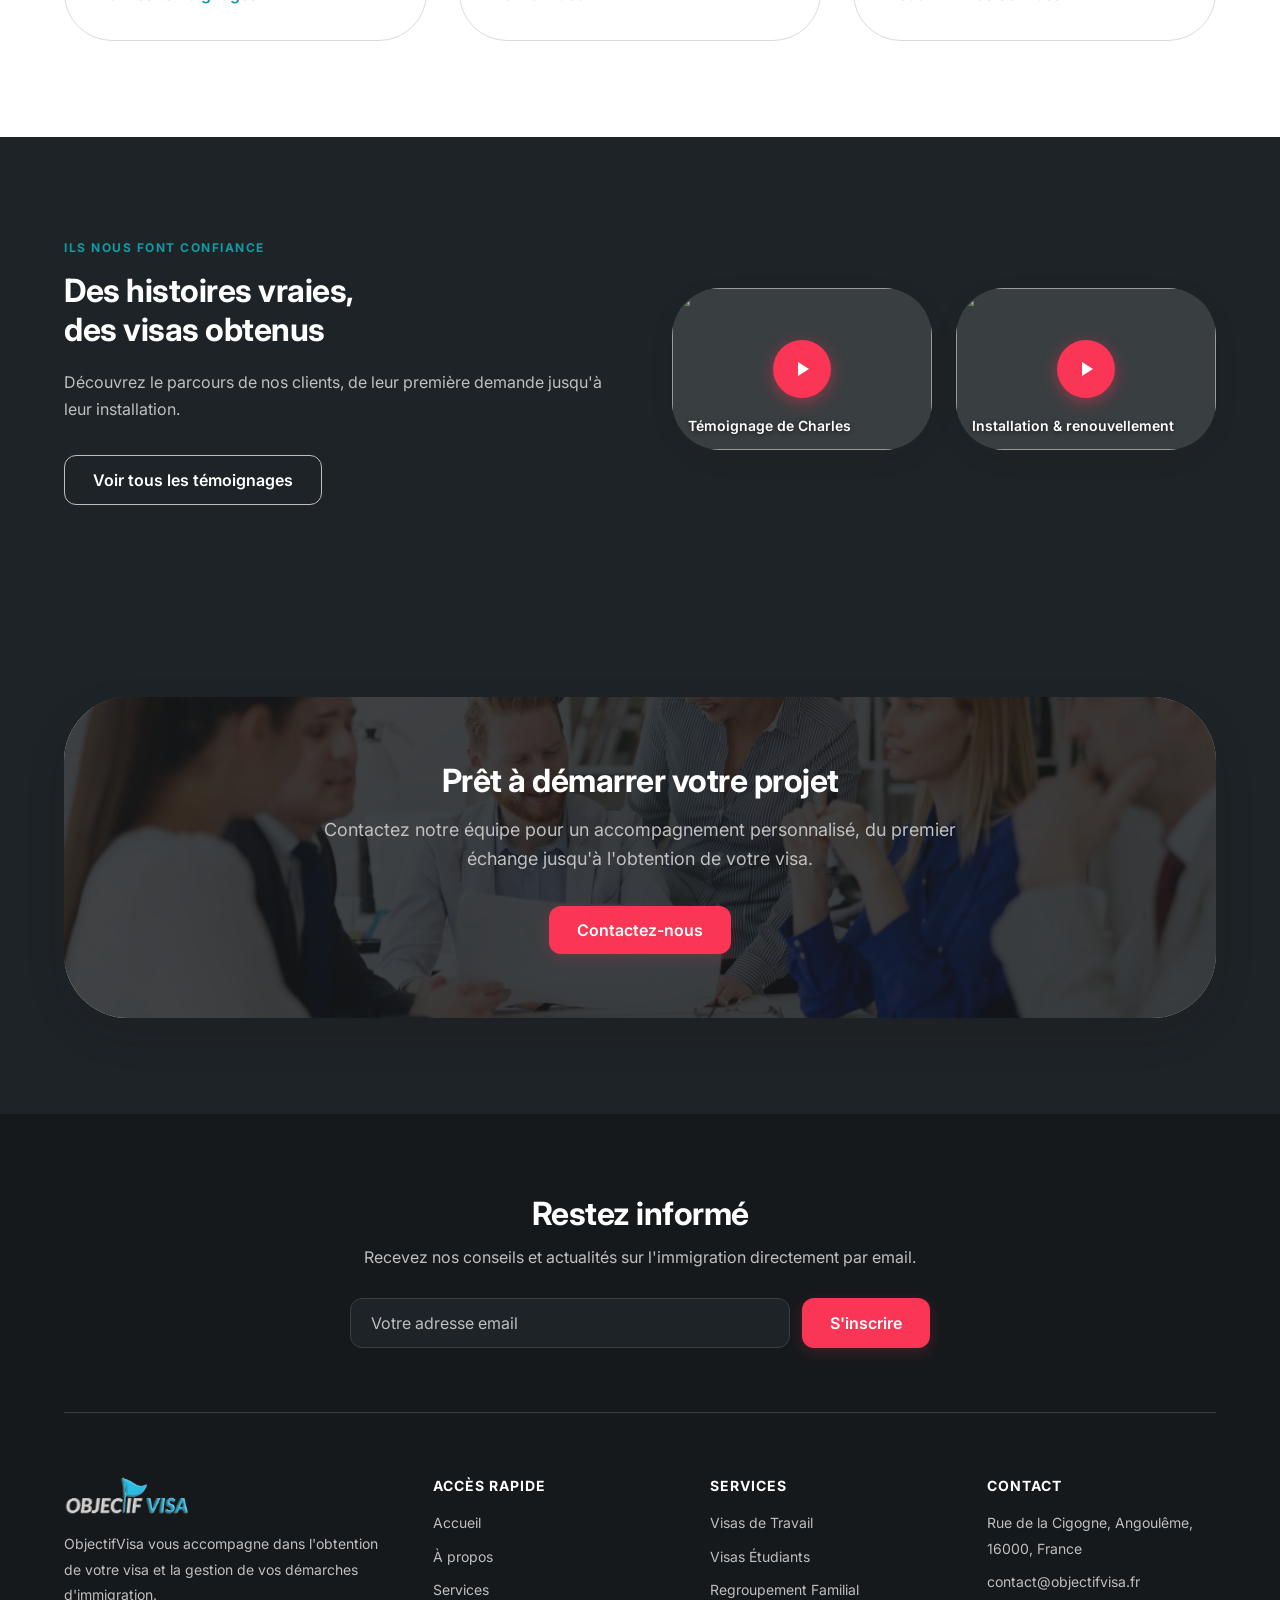
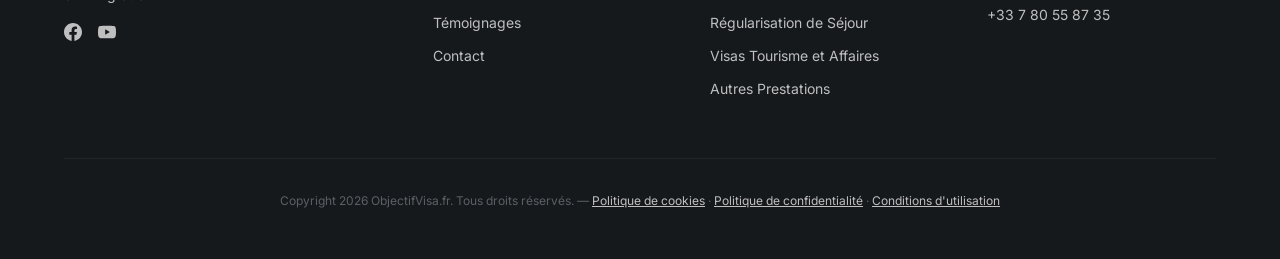
==== commit db4c828d: "Vraies images, 6e service (Visas Tourisme) et temoignages reels [skip ci]" ====
--- a/index.html
+++ b/index.html
@@ -166,9 +166,9 @@
           </ul>
         </div>
         <div class="about-media">
-          <img src="https://images.unsplash.com/photo-1521737604893-d14cc237f11d?auto=format&fit=crop&w=900&q=80" alt="Une équipe en entretien consultant des documents de voyage" loading="lazy" />
+          <img src="images/home-equipe.jpg" alt="Une équipe en entretien consultant des documents de voyage" loading="lazy" />
           <div class="about-badge">
-            <span class="num">8 ans</span>
+            <span class="num">10+</span>
             <span class="label">d'expérience</span>
           </div>
         </div>
@@ -194,7 +194,7 @@
           <a href="visas-travail.html" class="link-arrow">Découvrir<svg width="16" height="16" viewBox="0 0 24 24" fill="none" stroke="currentColor" stroke-width="2" stroke-linecap="round" stroke-linejoin="round"><path d="M5 12h14M13 6l6 6-6 6"/></svg></a>
         </div>
         <a href="visas-etudiants.html" class="bento-card bento-card--visual left" aria-label="Visas Étudiants">
-          <img class="bento-card__bg" src="https://images.unsplash.com/photo-1523580846011-d3a5bc25702b?auto=format&fit=crop&w=1200&q=80" alt="" loading="lazy" />
+          <img class="bento-card__bg" src="images/service-etudiants.jpg" alt="" loading="lazy" />
           <span class="bento-card__overlay"></span>
           <span class="bento-card__chip"><img src="images/icon-visas-etudiants.gif" alt="" />Visas Étudiants</span>
         </a>
@@ -207,7 +207,7 @@
           <a href="regularisation-sejour.html" class="link-arrow">Découvrir<svg width="16" height="16" viewBox="0 0 24 24" fill="none" stroke="currentColor" stroke-width="2" stroke-linecap="round" stroke-linejoin="round"><path d="M5 12h14M13 6l6 6-6 6"/></svg></a>
         </div>
         <a href="regroupement-familial.html" class="bento-card bento-card--visual right" aria-label="Regroupement Familial">
-          <img class="bento-card__bg" src="https://images.unsplash.com/photo-1511895426328-dc8714191300?auto=format&fit=crop&w=1200&q=80" alt="" loading="lazy" />
+          <img class="bento-card__bg" src="images/service-famille.webp" alt="" loading="lazy" />
           <span class="bento-card__overlay"></span>
           <span class="bento-card__chip"><img src="images/icon-regroupement-familial.gif" alt="" />Regroupement Familial</span>
         </a>
@@ -217,7 +217,7 @@
             <h3>Visas de Tourisme et Affaires</h3>
             <p>Voyagez ou entreprenez à l'étranger sans complications.</p>
           </div>
-          <a href="visas-travail.html" class="link-arrow">Découvrir<svg width="16" height="16" viewBox="0 0 24 24" fill="none" stroke="currentColor" stroke-width="2" stroke-linecap="round" stroke-linejoin="round"><path d="M5 12h14M13 6l6 6-6 6"/></svg></a>
+          <a href="visas-tourisme.html" class="link-arrow">Découvrir<svg width="16" height="16" viewBox="0 0 24 24" fill="none" stroke="currentColor" stroke-width="2" stroke-linecap="round" stroke-linejoin="round"><path d="M5 12h14M13 6l6 6-6 6"/></svg></a>
         </div>
         <div class="bento-card bento-card--text bento-card--half second">
           <div>
@@ -268,32 +268,32 @@
   <section class="bg-white">
     <div class="container">
       <div class="section-head">
-        <h2>Nos derniers conseils</h2>
-        <p>Des ressources claires pour préparer votre projet à l'étranger.</p>
+        <h2>Pour préparer votre projet</h2>
+        <p>Des ressources claires et des parcours réels pour préparer votre projet à l'étranger.</p>
       </div>
       <div class="blog-grid">
         <div class="blog-card">
-          <img src="https://images.unsplash.com/photo-1436491865332-7a61a109cc05?auto=format&fit=crop&w=600&q=80" alt="Préparation d'un voyage professionnel" loading="lazy" />
+          <img src="images/blog-actualite.jpg" alt="Parcours d'un étudiant accompagné par ObjectifVisa" loading="lazy" />
           <div class="blog-body">
-            <h3>Visa Travail pour la France</h3>
-            <p>Ce qu'il faut savoir avant de vous lancer.</p>
-            <a href="#" class="link-arrow">Lire l'article<svg width="16" height="16" viewBox="0 0 24 24" fill="none" stroke="currentColor" stroke-width="2" stroke-linecap="round" stroke-linejoin="round"><path d="M5 12h14M13 6l6 6-6 6"/></svg></a>
+            <h3>Les parcours de nos clients</h3>
+            <p>Charles, Kossoun : leurs vécus racontés en vidéo.</p>
+            <a href="temoignages.html" class="link-arrow">Voir les témoignages<svg width="16" height="16" viewBox="0 0 24 24" fill="none" stroke="currentColor" stroke-width="2" stroke-linecap="round" stroke-linejoin="round"><path d="M5 12h14M13 6l6 6-6 6"/></svg></a>
           </div>
         </div>
         <div class="blog-card">
-          <img src="https://images.unsplash.com/photo-1601584115197-04ecc0da31d7?auto=format&fit=crop&w=600&q=80" alt="Réunion d'affaires et choix de visa" loading="lazy" />
+          <img src="images/blog-visa-affaires.jpg" alt="Conférence ObjectifVisa à Abidjan" loading="lazy" />
           <div class="blog-body">
-            <h3>Visa d'Affaires, lequel choisir</h3>
-            <p>Le bon visa selon votre projet professionnel.</p>
-            <a href="#" class="link-arrow">Lire l'article<svg width="16" height="16" viewBox="0 0 24 24" fill="none" stroke="currentColor" stroke-width="2" stroke-linecap="round" stroke-linejoin="round"><path d="M5 12h14M13 6l6 6-6 6"/></svg></a>
+            <h3>MasterClass à Abidjan</h3>
+            <p>Notre conférence privée sur les opportunités d'immigration au Canada.</p>
+            <a href="https://www.youtube.com/watch?v=1yBO30mG0aQ" target="_blank" rel="noopener noreferrer" class="link-arrow">Voir la vidéo<svg width="16" height="16" viewBox="0 0 24 24" fill="none" stroke="currentColor" stroke-width="2" stroke-linecap="round" stroke-linejoin="round"><path d="M5 12h14M13 6l6 6-6 6"/></svg></a>
           </div>
         </div>
         <div class="blog-card">
-          <img src="https://images.unsplash.com/photo-1488646953014-85cb44e25828?auto=format&fit=crop&w=600&q=80" alt="Carte du monde et destinations de visas" loading="lazy" />
+          <img src="images/blog-pays-destinations.jpg" alt="Destinations de voyage et destinations de visas" loading="lazy" />
           <div class="blog-body">
-            <h3>Principaux pays offrant des visas</h3>
-            <p>Un tour d'horizon des destinations possibles.</p>
-            <a href="#" class="link-arrow">Lire l'article<svg width="16" height="16" viewBox="0 0 24 24" fill="none" stroke="currentColor" stroke-width="2" stroke-linecap="round" stroke-linejoin="round"><path d="M5 12h14M13 6l6 6-6 6"/></svg></a>
+            <h3>Nos 6 services d'immigration</h3>
+            <p>Travail, études, famille, tourisme, régularisation et plus encore.</p>
+            <a href="services.html" class="link-arrow">Découvrir nos services<svg width="16" height="16" viewBox="0 0 24 24" fill="none" stroke="currentColor" stroke-width="2" stroke-linecap="round" stroke-linejoin="round"><path d="M5 12h14M13 6l6 6-6 6"/></svg></a>
           </div>
         </div>
       </div>
@@ -334,7 +334,7 @@
   <section class="bg-abyss">
     <div class="container">
       <div class="cta-final">
-        <div class="bg-img" style="background-image:url('https://images.unsplash.com/photo-1488646953014-85cb44e25828?auto=format&fit=crop&w=1200&q=80')"></div>
+        <div class="bg-img" style="background-image:url('images/cta-background.jpg')"></div>
         <div class="overlay"></div>
         <div class="inner">
           <h2>Prêt à démarrer votre projet</h2>
@@ -383,6 +383,7 @@
               <li><a href="visas-etudiants.html">Visas Étudiants</a></li>
               <li><a href="regroupement-familial.html">Regroupement Familial</a></li>
               <li><a href="regularisation-sejour.html">Régularisation de Séjour</a></li>
+              <li><a href="visas-tourisme.html">Visas Tourisme et Affaires</a></li>
               <li><a href="autres-prestations.html">Autres Prestations</a></li>
             </ul>
           </div>
--- a/styles.css
+++ b/styles.css
@@ -1372,6 +1372,11 @@
   outline: 1px solid oklch(0 0 0 / 0.08);
 }
 
+.service-detail .check-list,
+.detail-layout .check-list {
+  margin-bottom: var(--spacing-24);
+}
+
 /* Service Detail Layout (for subpages) */
 .back-link {
   display: inline-flex;
@@ -1497,7 +1502,7 @@
 .steps,
 .process-grid {
   display: grid;
-  grid-template-columns: repeat(auto-fit, minmax(260px, 1fr));
+  grid-template-columns: repeat(auto-fit, minmax(210px, 1fr));
   gap: var(--spacing-40);
 }
 
